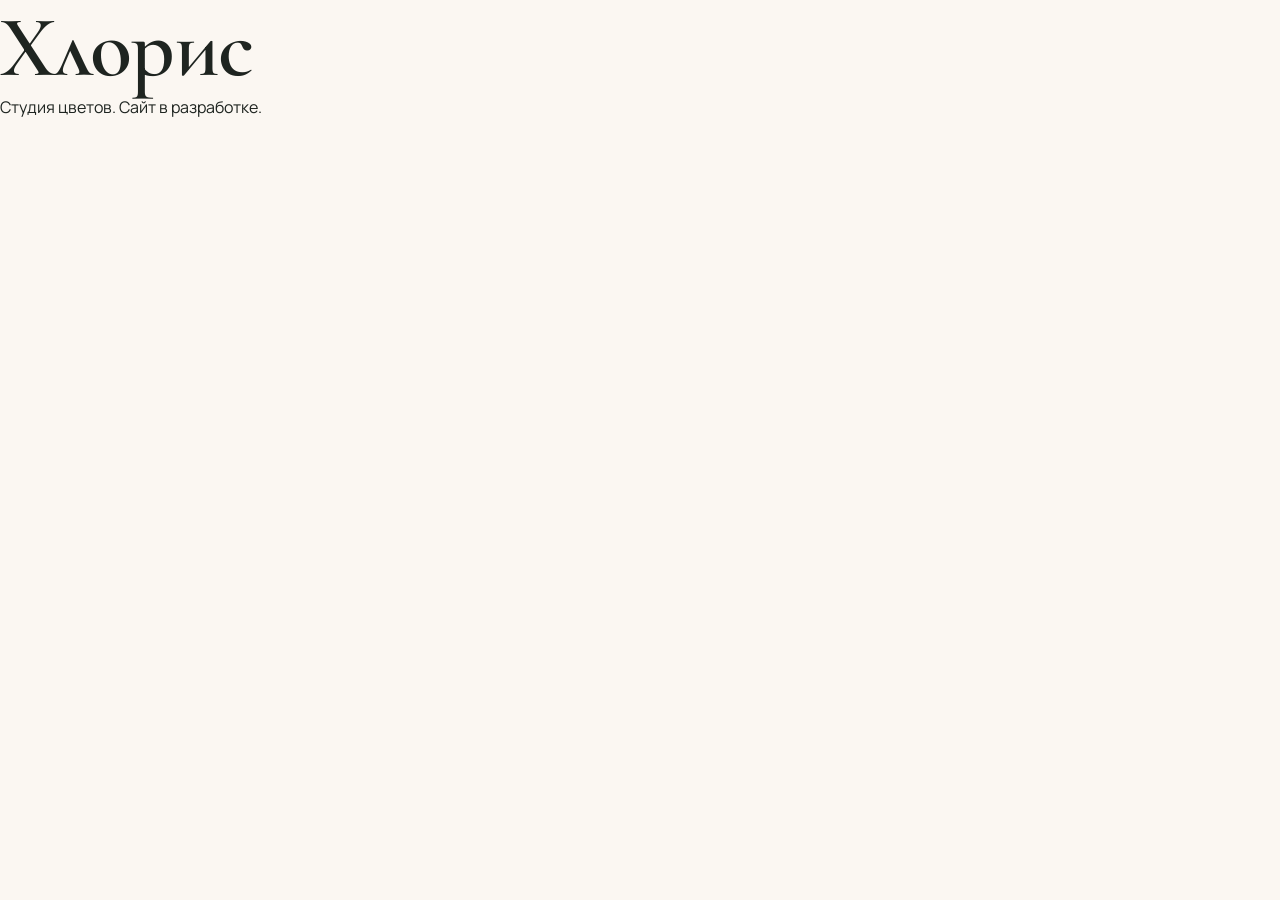
==== index.html @ 3dd73d15 "Этап 2: тексты лендинга; студия переименована в «Хлорис» docs/copy.md: мета, шапка, hero, преимущест" ====
<!doctype html>
<html lang="ru">
<head>
  <meta charset="utf-8">
  <meta name="viewport" content="width=device-width, initial-scale=1">
  <title>Хлорис — студия цветов</title>
  <link rel="preconnect" href="https://fonts.googleapis.com">
  <link rel="preconnect" href="https://fonts.gstatic.com" crossorigin>
  <link rel="stylesheet" href="https://fonts.googleapis.com/css2?family=Cormorant+Garamond:ital,wght@0,500;0,600;1,500&family=Manrope:wght@400;500;600;700&display=swap">
  <link rel="stylesheet" href="css/style.css">
</head>
<body>
  <main>
    <h1>Хлорис</h1>
    <p>Студия цветов. Сайт в разработке.</p>
  </main>
  <script src="js/main.js" defer></script>
</body>
</html>
---- css/style.css ----
/*
  Хлорис — дизайн-система. Подробности и примеры: styleguide.html
  Брейкпоинты (в @media переменные недоступны), mobile-first: 480 / 768 / 1024 / 1280 px.
*/

:root {
  /* Цвет. Пары «текст/фон» проверены на WCAG AA, значения контраста — в styleguide.html */
  --color-bg: #FBF7F2;
  --color-surface: #FFFFFF;
  --color-surface-2: #F1E9E0;
  --color-text: #1E2420;
  --color-muted: #5A635D;
  --color-primary: #2F4A3A;
  --color-primary-hover: #1F3328;
  --color-on-primary: #FBF7F2;
  --color-accent: #D98C94; /* только заливка: как текст или граница на светлом фоне — 2.4:1 */
  --color-accent-hover: #CF7882;
  --color-accent-soft: #F6E3E5;
  --color-accent-text: #9C4A55;
  --color-border: #E3D9CE; /* декор: разделители */
  --color-border-strong: #78827B; /* границы полей, 3:1 и выше */
  --color-error: #B3261E;
  --color-success: #2F6B3F;
  --color-focus: var(--color-primary);

  /* Типографика */
  --font-display: "Cormorant Garamond", Georgia, serif;
  --font-body: "Manrope", system-ui, sans-serif;
  --text-sm: 0.875rem;
  --text-base: 1rem;
  --text-lg: 1.125rem;
  --text-xl: clamp(1.25rem, 1.1rem + 0.6vw, 1.5rem);
  --text-2xl: clamp(1.75rem, 1.4rem + 1.4vw, 2.5rem);
  --text-3xl: clamp(2.25rem, 1.6rem + 2.8vw, 3.75rem);
  --text-hero: clamp(2.75rem, 1.8rem + 4.5vw, 5.5rem);
  --leading-tight: 1.1;
  --leading-body: 1.6;

  /* Отступы: шаг 4px */
  --space-1: 0.25rem;
  --space-2: 0.5rem;
  --space-3: 0.75rem;
  --space-4: 1rem;
  --space-5: 1.5rem;
  --space-6: 2rem;
  --space-7: 3rem;
  --space-8: 4rem;
  --section-y: clamp(4rem, 3rem + 5vw, 8rem);

  /* Сетка */
  --container: 1200px;
  --gutter: clamp(1rem, 0.5rem + 2vw, 2rem);

  /* Скругления и тени */
  --radius-sm: 8px;
  --radius-md: 16px;
  --radius-lg: 28px;
  --radius-pill: 999px;
  --shadow-sm: 0 1px 2px rgb(47 74 58 / 0.06), 0 4px 12px rgb(47 74 58 / 0.06);
  --shadow-md: 0 8px 24px rgb(47 74 58 / 0.12);
  --shadow-lg: 0 20px 48px rgb(47 74 58 / 0.16);

  /* Движение */
  --dur-fast: 150ms;
  --dur: 300ms;
  --dur-slow: 600ms;
  --ease: cubic-bezier(0.22, 1, 0.36, 1);
}

/* База */
*, *::before, *::after { box-sizing: border-box; }
html { -webkit-text-size-adjust: 100%; scroll-behavior: smooth; }
body {
  margin: 0;
  background: var(--color-bg);
  color: var(--color-text);
  font: 400 var(--text-base)/var(--leading-body) var(--font-body);
  -webkit-font-smoothing: antialiased;
}
h1, h2, h3, h4 {
  margin: 0;
  font-family: var(--font-display);
  font-weight: 600;
  line-height: var(--leading-tight);
  letter-spacing: -0.01em;
}
h1 { font-size: var(--text-hero); }
h2 { font-size: var(--text-3xl); }
h3 { font-size: var(--text-2xl); }
h4 { font-size: var(--text-xl); }
p { margin: 0; }
img, svg { display: block; max-width: 100%; }
:focus-visible { outline: 3px solid var(--color-focus); outline-offset: 3px; }

.sr-only {
  position: absolute; width: 1px; height: 1px; margin: -1px; padding: 0;
  overflow: hidden; clip: rect(0 0 0 0); white-space: nowrap; border: 0;
}
.skip-link {
  position: absolute; left: var(--space-4); top: -4rem; z-index: 100;
  padding: var(--space-3) var(--space-4); border-radius: var(--radius-sm);
  background: var(--color-primary); color: var(--color-on-primary);
}
.skip-link:focus { top: var(--space-4); }

/* Раскладка */
.container { width: min(100% - 2 * var(--gutter), var(--container)); margin-inline: auto; }
.section { padding-block: var(--section-y); }
.section--alt { background: var(--color-surface-2); }
.section--dark { background: var(--color-primary-hover); color: var(--color-bg); }
.section--dark :focus-visible { outline-color: var(--color-bg); }
.section__head { max-width: 40rem; margin-bottom: var(--space-7); }
.section__head > * + * { margin-top: var(--space-3); }
.eyebrow {
  font-size: var(--text-sm); font-weight: 600; letter-spacing: 0.12em;
  text-transform: uppercase; color: var(--color-accent-text);
}
.lead { font-size: var(--text-lg); color: var(--color-muted); }
.section--dark .eyebrow { color: var(--color-accent); }
.section--dark .lead { color: var(--color-surface-2); }

/* Кнопка: .btn--primary | .btn--accent | .btn--secondary, размер .btn--lg */
.btn {
  display: inline-flex; align-items: center; justify-content: center; gap: var(--space-2);
  min-height: 3rem; padding: 0 var(--space-5);
  border: 2px solid transparent; border-radius: var(--radius-pill);
  font: 600 var(--text-base)/1 var(--font-body); text-decoration: none; cursor: pointer;
  transition: background-color var(--dur) var(--ease), color var(--dur) var(--ease),
    transform var(--dur-fast) var(--ease);
}
.btn:active { transform: translateY(1px); }
.btn--primary { background: var(--color-primary); color: var(--color-on-primary); }
.btn--accent { background: var(--color-accent); color: var(--color-text); }
.btn--secondary { border-color: var(--color-primary); background: transparent; color: var(--color-primary); }
.btn--lg { min-height: 3.5rem; padding-inline: var(--space-6); font-size: var(--text-lg); }
.btn:disabled, .btn[aria-disabled="true"] { opacity: 0.5; cursor: not-allowed; pointer-events: none; }
@media (hover: hover) {
  .btn--primary:hover { background: var(--color-primary-hover); }
  .btn--accent:hover { background: var(--color-accent-hover); }
  .btn--secondary:hover { background: var(--color-primary); color: var(--color-on-primary); }
}

/* Карточка: .card__media, .card__body, модификатор .card--lift */
.card {
  display: flex; flex-direction: column; overflow: hidden;
  border-radius: var(--radius-md); background: var(--color-surface); box-shadow: var(--shadow-sm);
  transition: transform var(--dur) var(--ease), box-shadow var(--dur) var(--ease);
}
.card__media { width: 100%; aspect-ratio: 4 / 5; object-fit: cover; background: var(--color-accent-soft); }
.card__body { display: flex; flex: 1; flex-direction: column; gap: var(--space-2); padding: var(--space-4) var(--space-5) var(--space-5); }
.card__title { font-family: var(--font-display); font-size: var(--text-xl); font-weight: 600; line-height: var(--leading-tight); }
.card__price { font-weight: 700; }
@media (hover: hover) {
  .card--lift:hover { transform: translateY(-6px); box-shadow: var(--shadow-md); }
}

/* Бейдж: .badge | .badge--solid */
.badge {
  display: inline-flex; align-items: center; padding: var(--space-1) var(--space-3);
  border-radius: var(--radius-pill); background: var(--color-accent-soft); color: var(--color-primary);
  font-size: var(--text-sm); font-weight: 600;
}
.badge--solid { background: var(--color-primary); color: var(--color-on-primary); }

/* Поле формы: .field > .field__label + .field__input + .field__hint | .field__error */
.field { display: grid; align-content: start; gap: var(--space-2); }
.field__label { font-size: var(--text-sm); font-weight: 600; }
.field__input {
  width: 100%; min-height: 3rem; padding: var(--space-3) var(--space-4);
  border: 1.5px solid var(--color-border-strong); border-radius: var(--radius-sm);
  background: var(--color-surface); color: inherit; font: inherit;
}
textarea.field__input { min-height: 7rem; resize: vertical; }
.field__input:focus-visible { border-color: var(--color-primary); }
.field__input[aria-invalid="true"] { border-color: var(--color-error); }
.field__input:disabled { background: var(--color-surface-2); cursor: not-allowed; }
.field__hint { font-size: var(--text-sm); color: var(--color-muted); }
.field__error { font-size: var(--text-sm); font-weight: 600; color: var(--color-error); }

@media (prefers-reduced-motion: reduce) {
  *, *::before, *::after {
    animation-duration: 0.01ms !important; transition-duration: 0.01ms !important; scroll-behavior: auto !important;
  }
}
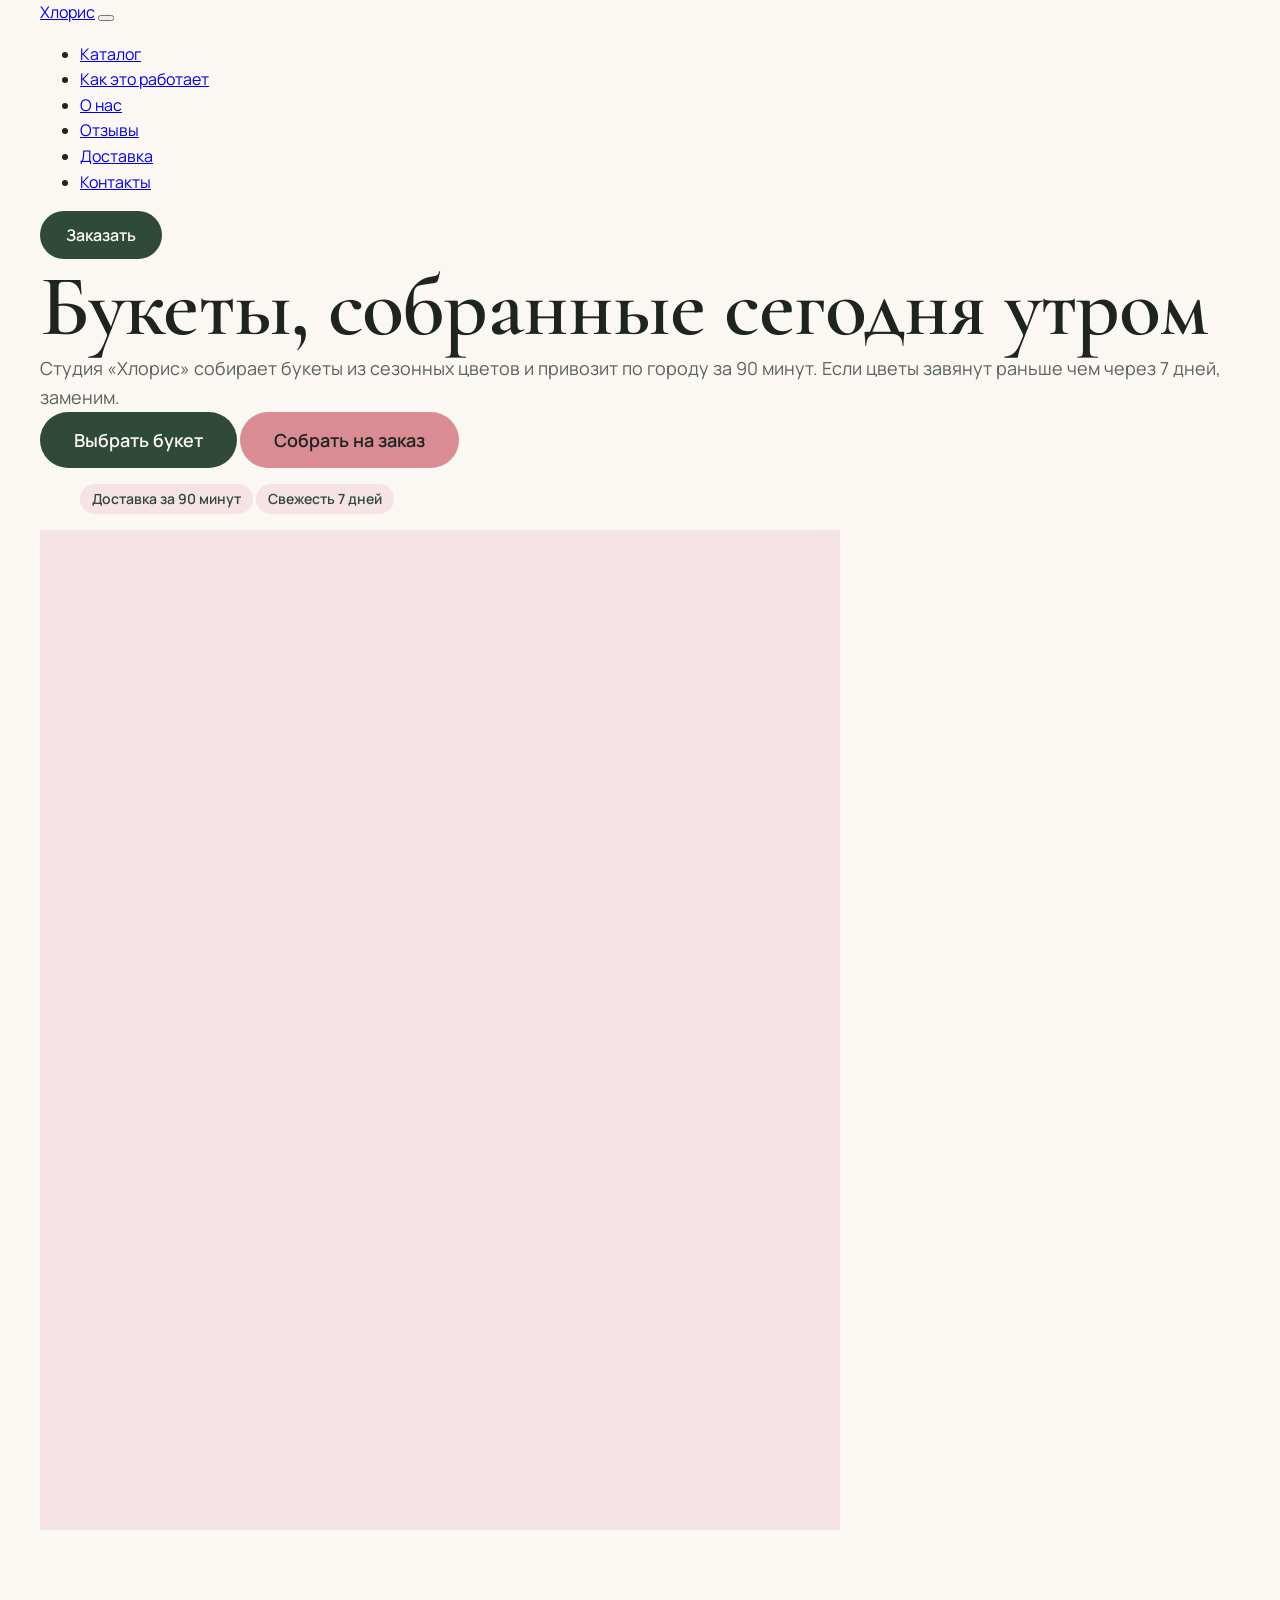
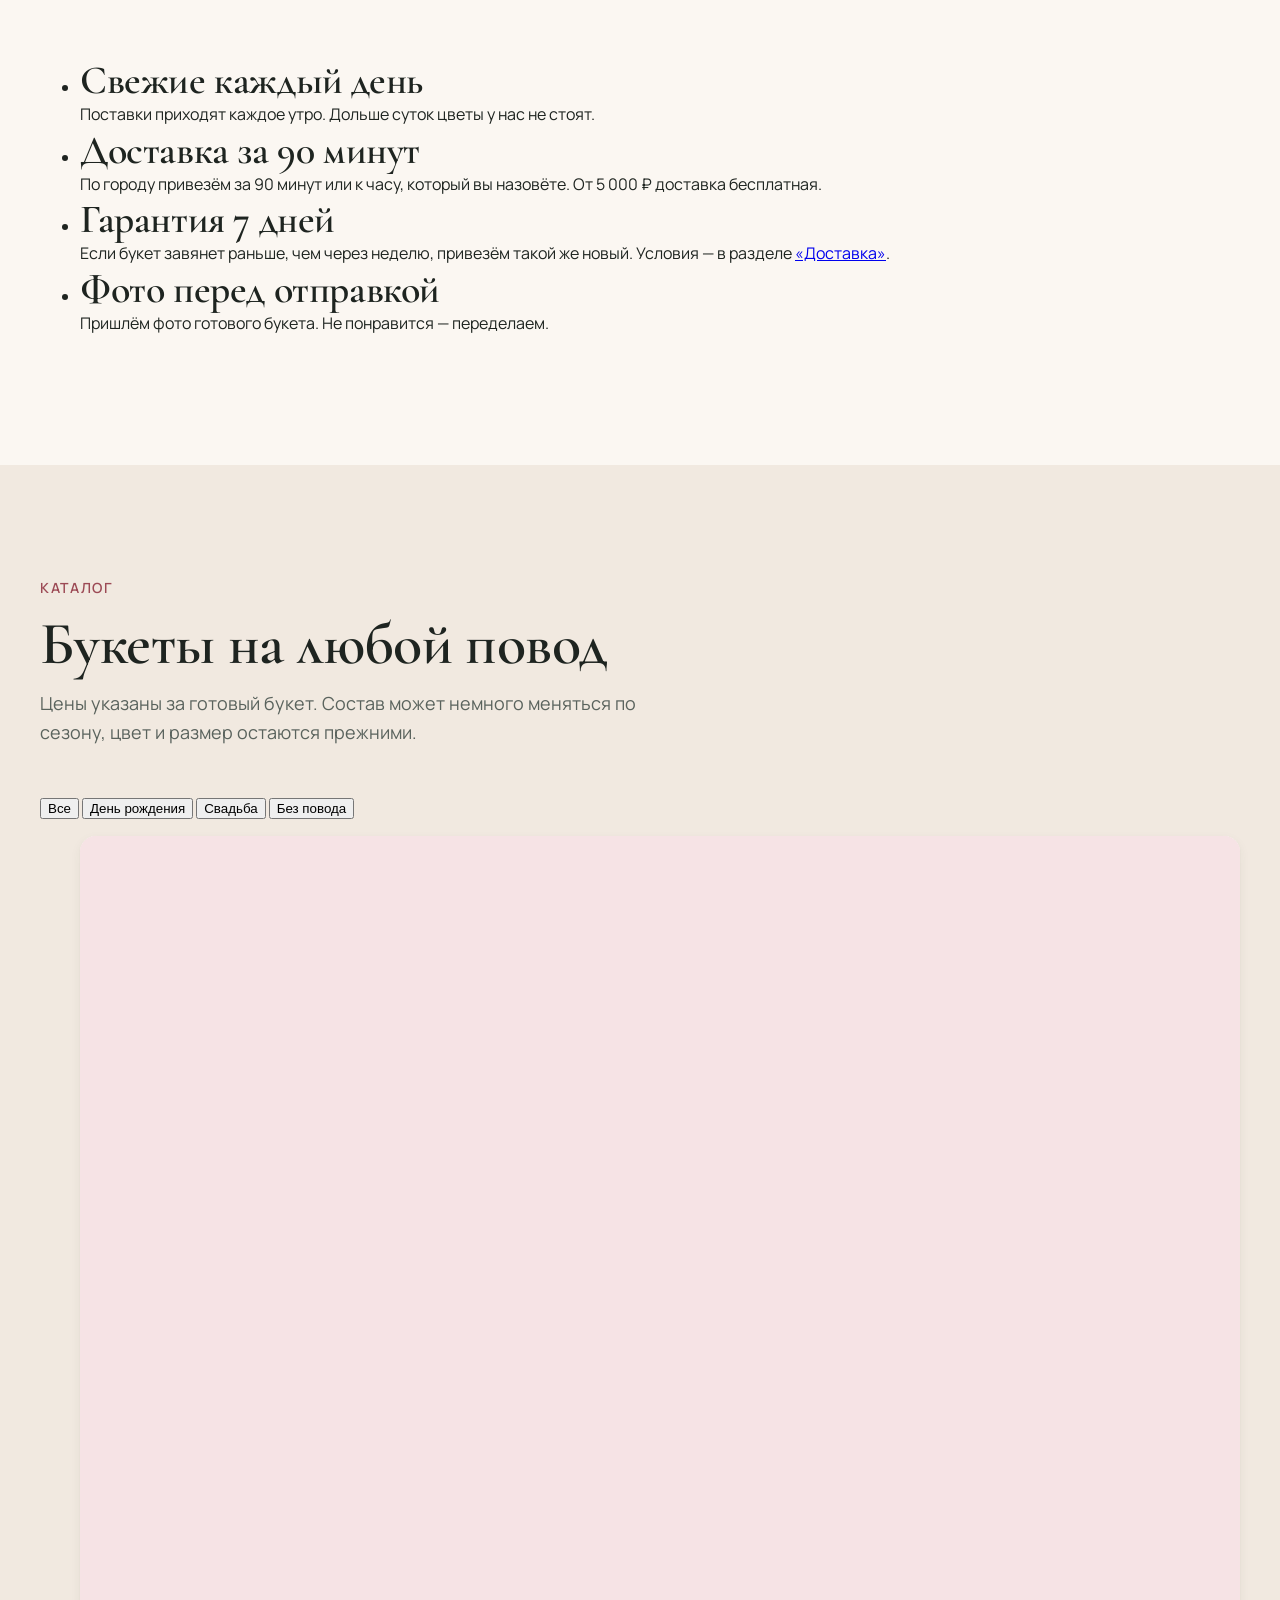
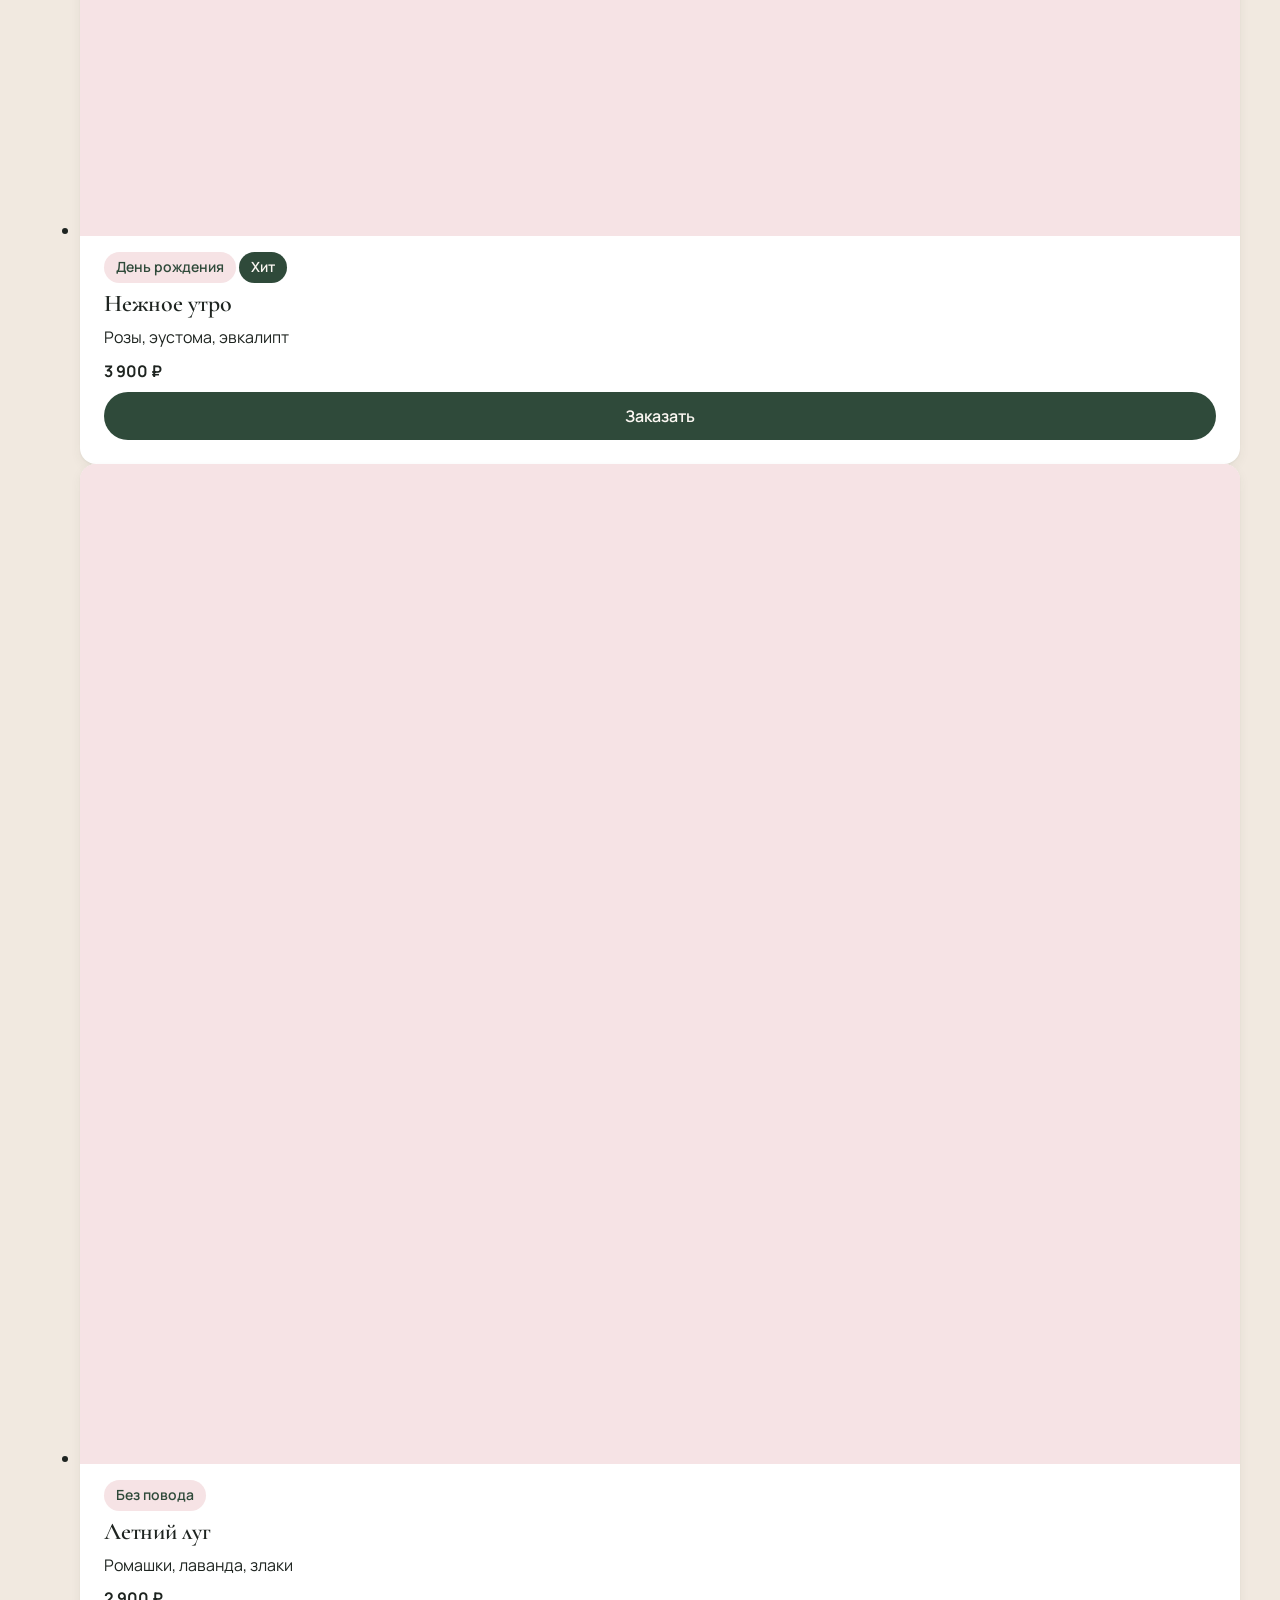
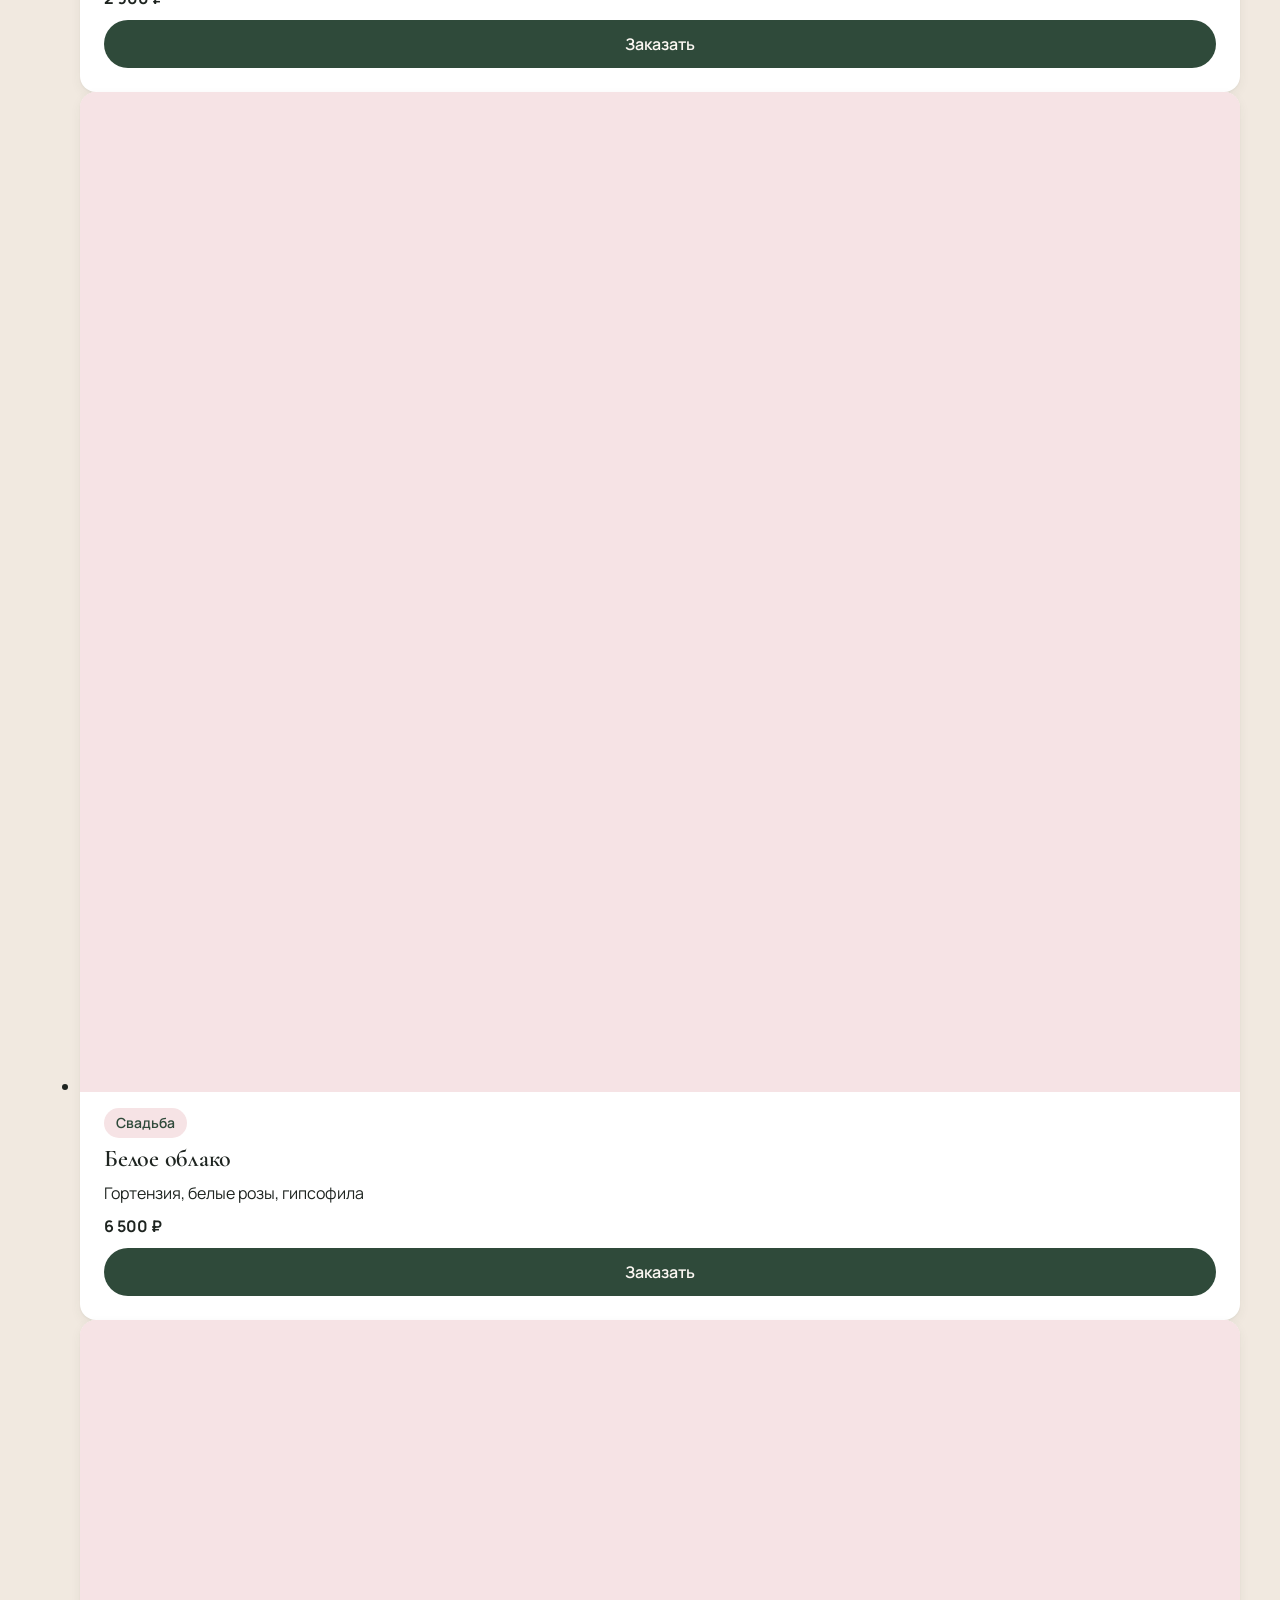
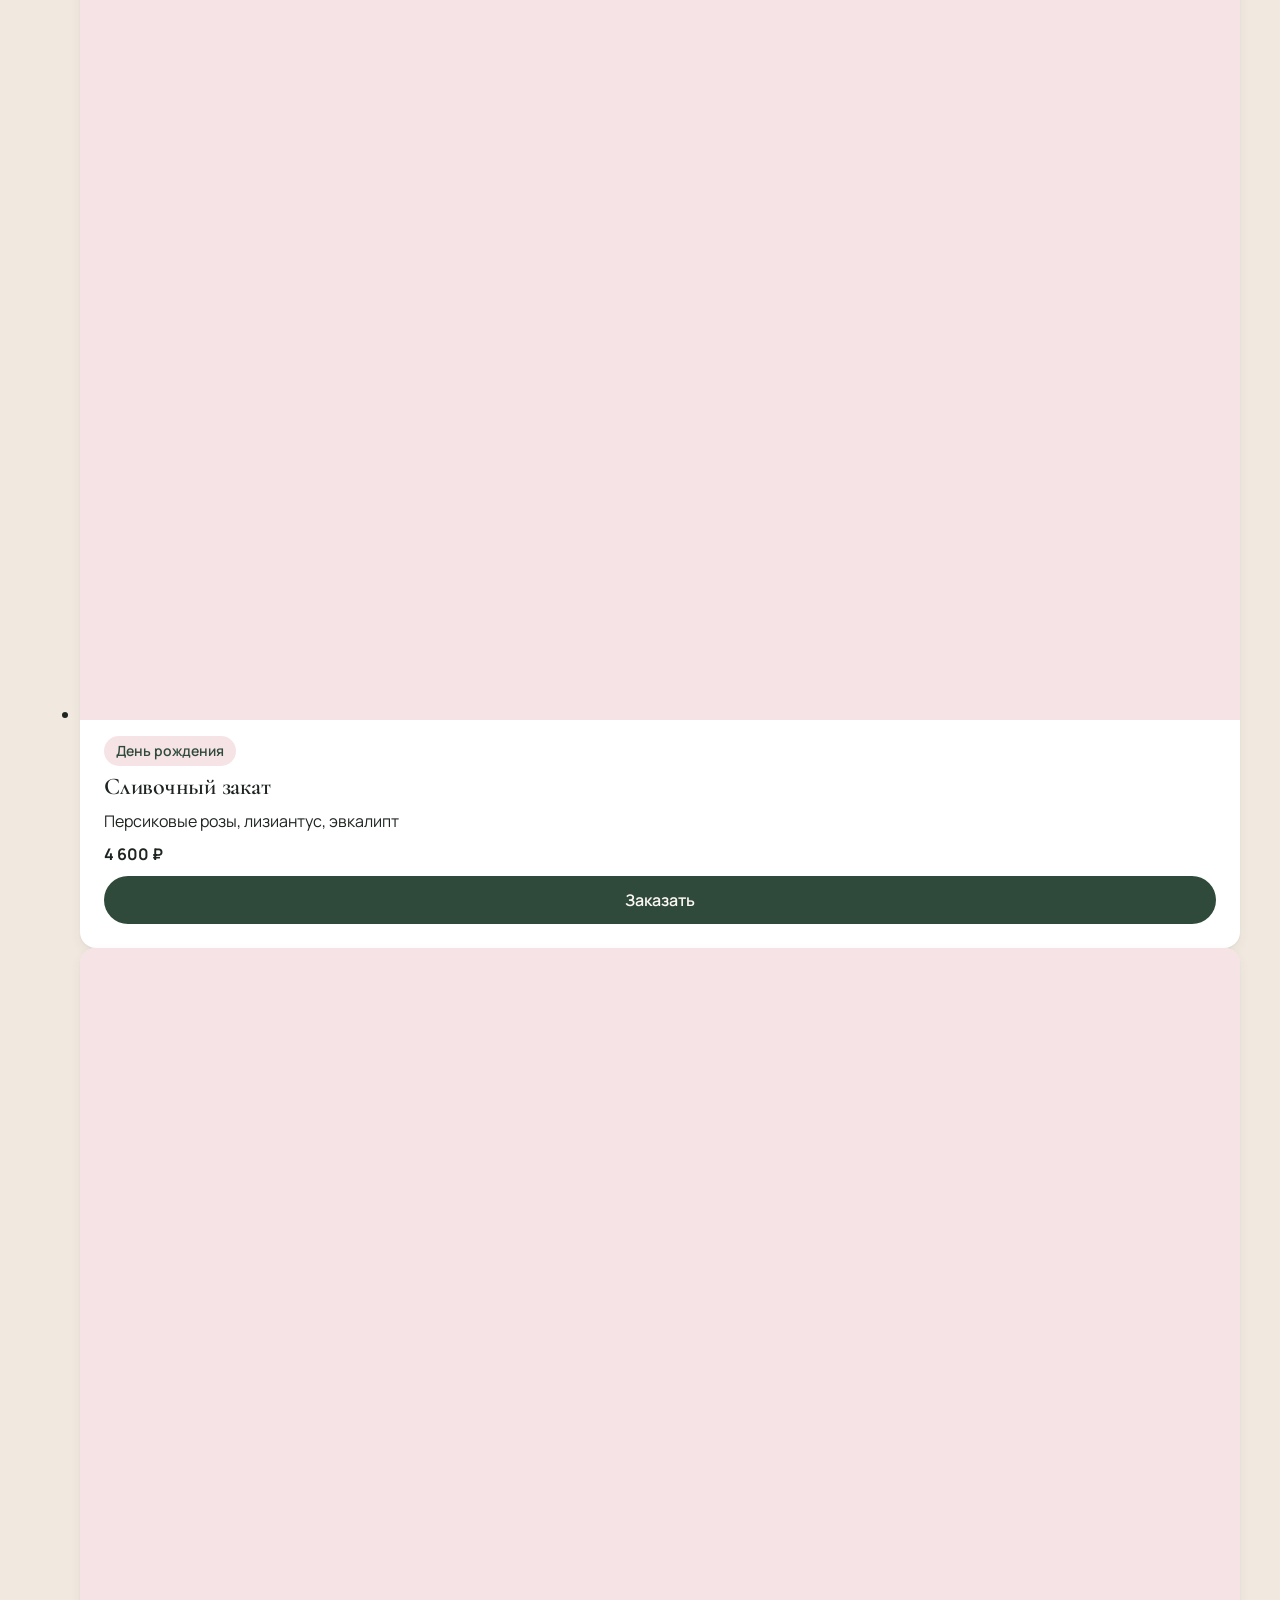
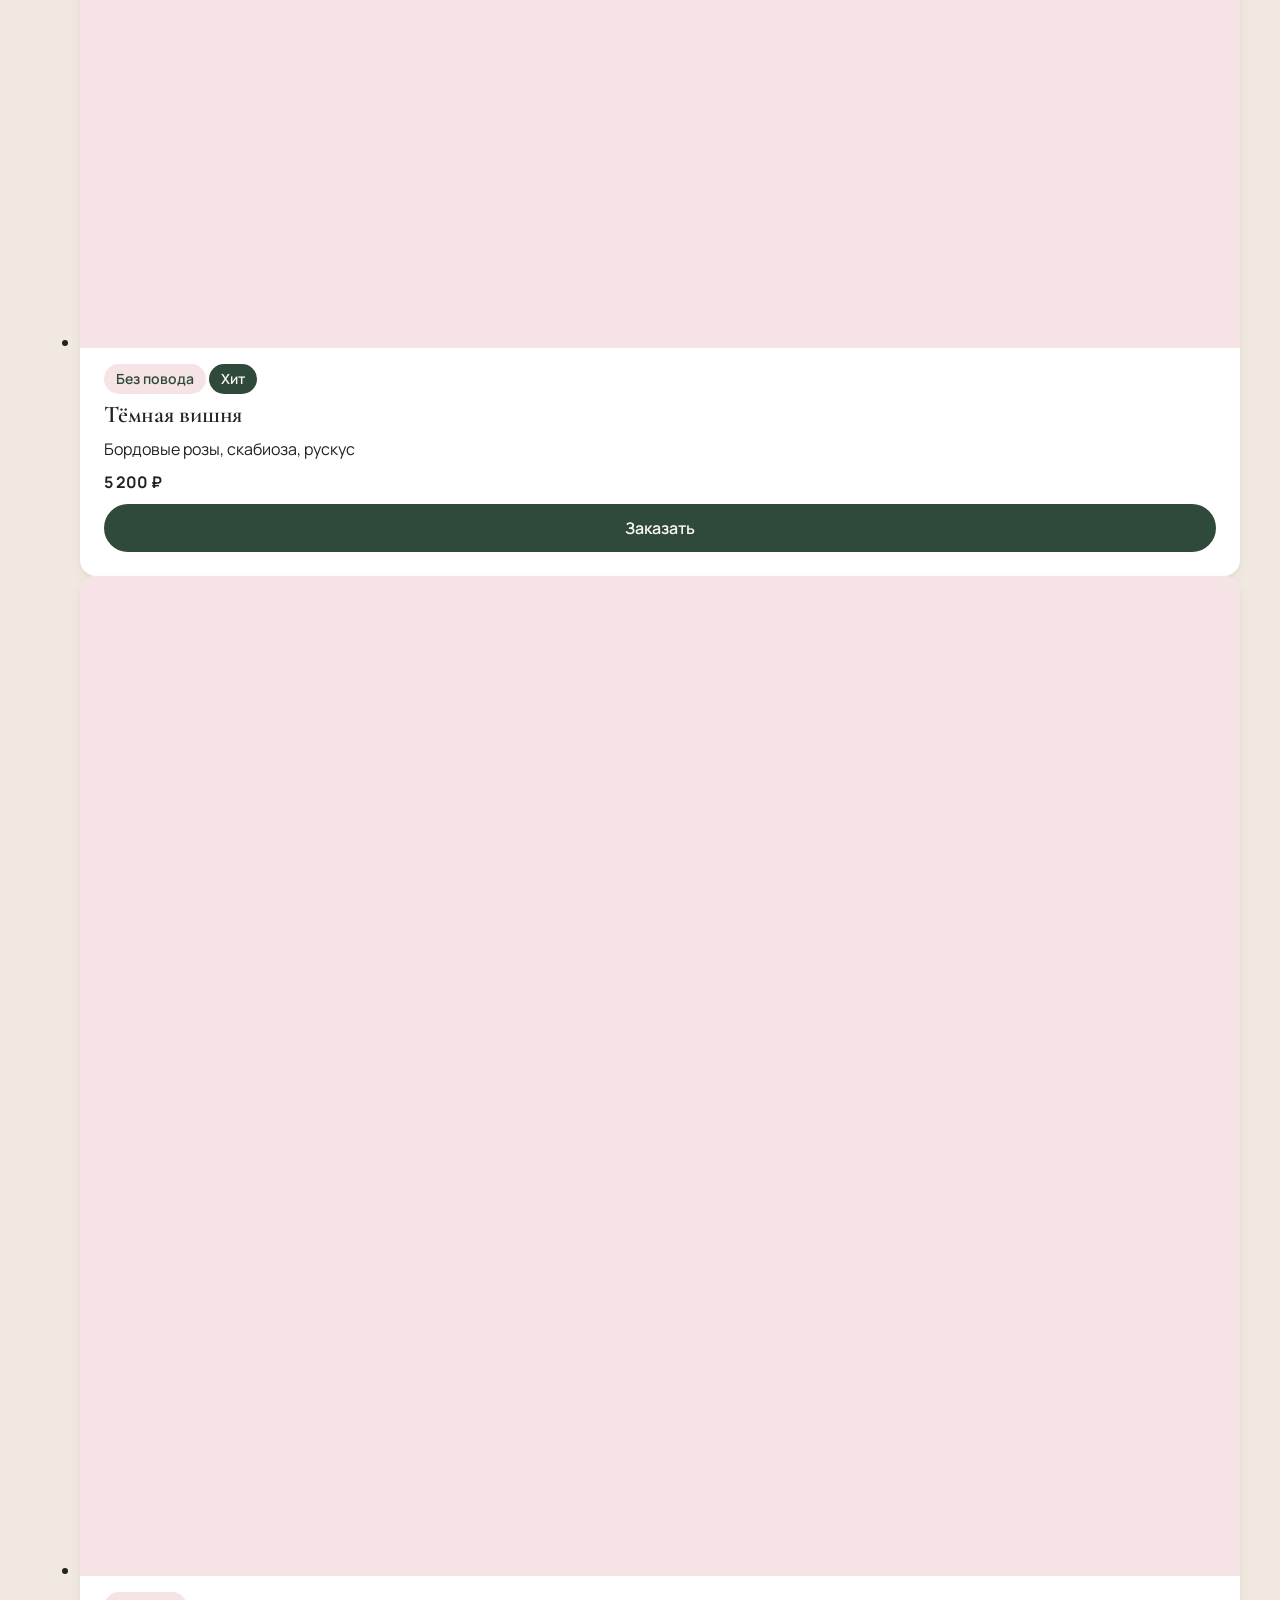
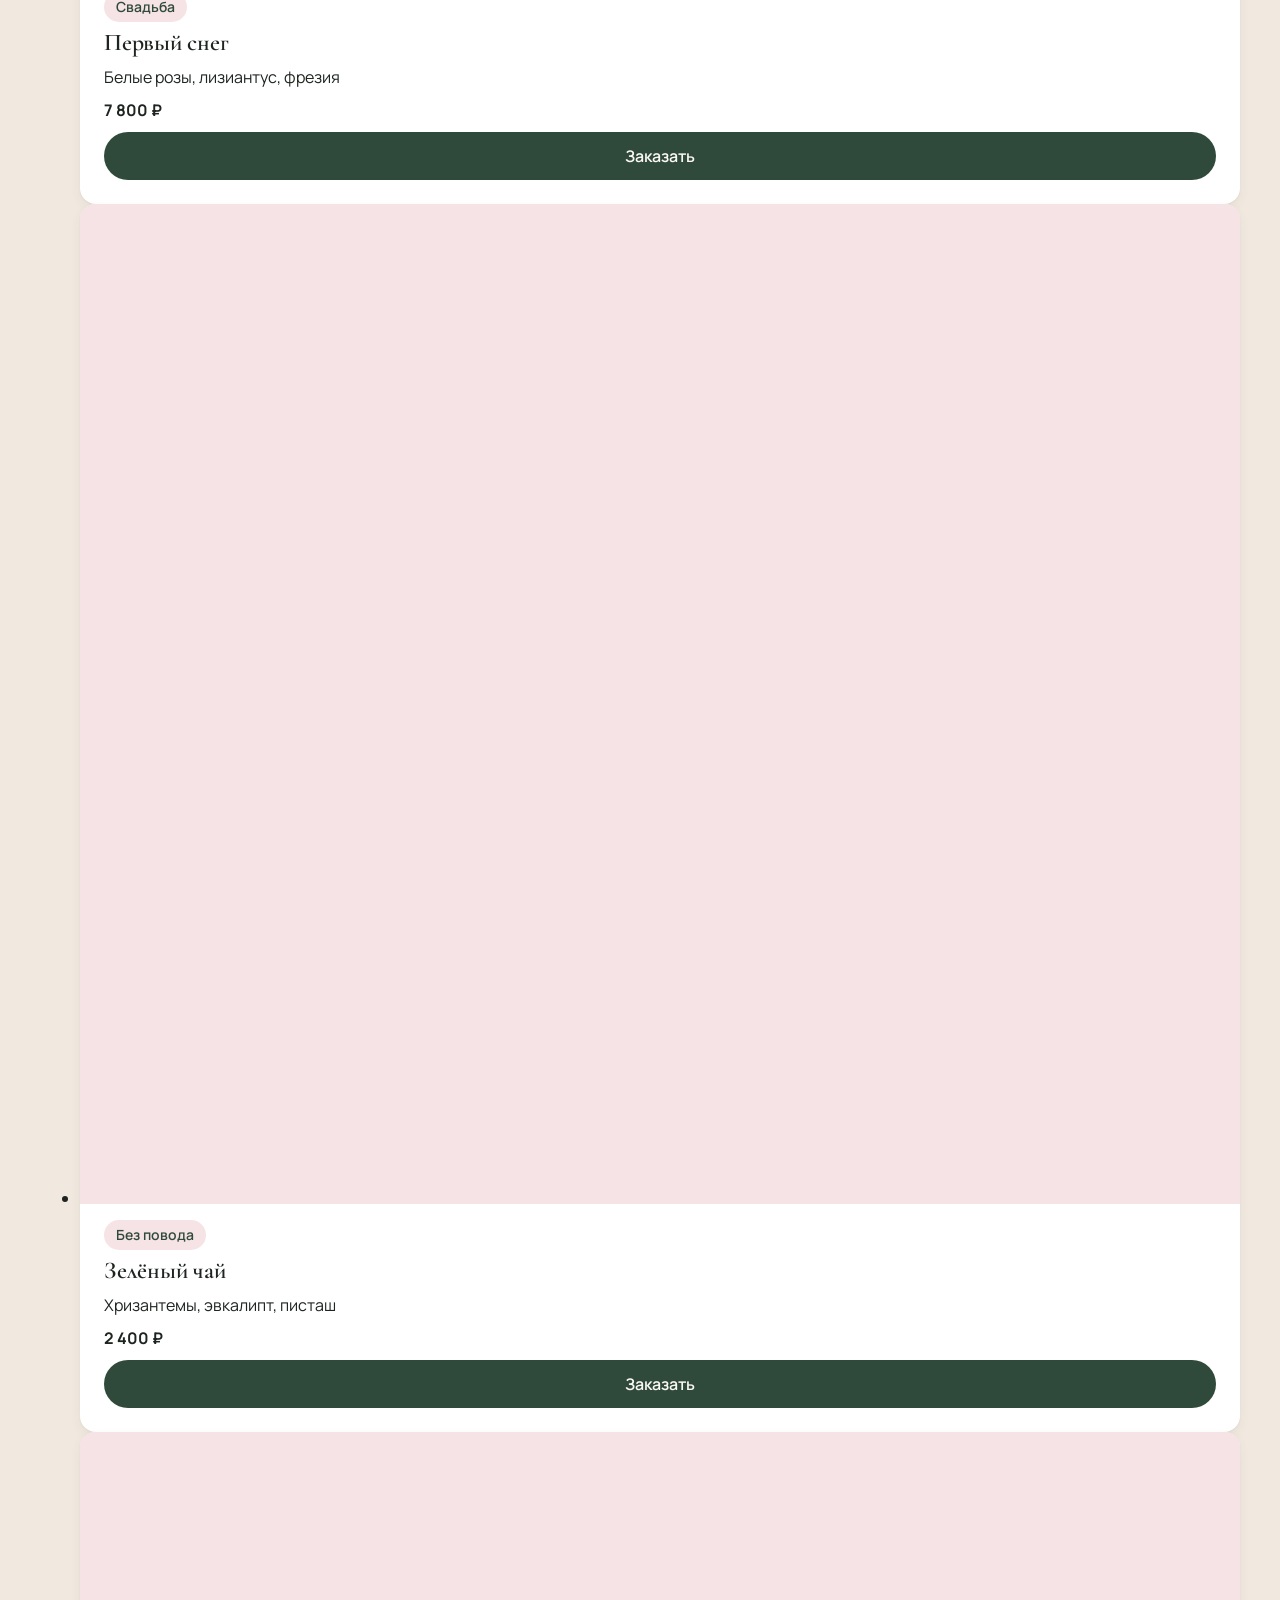
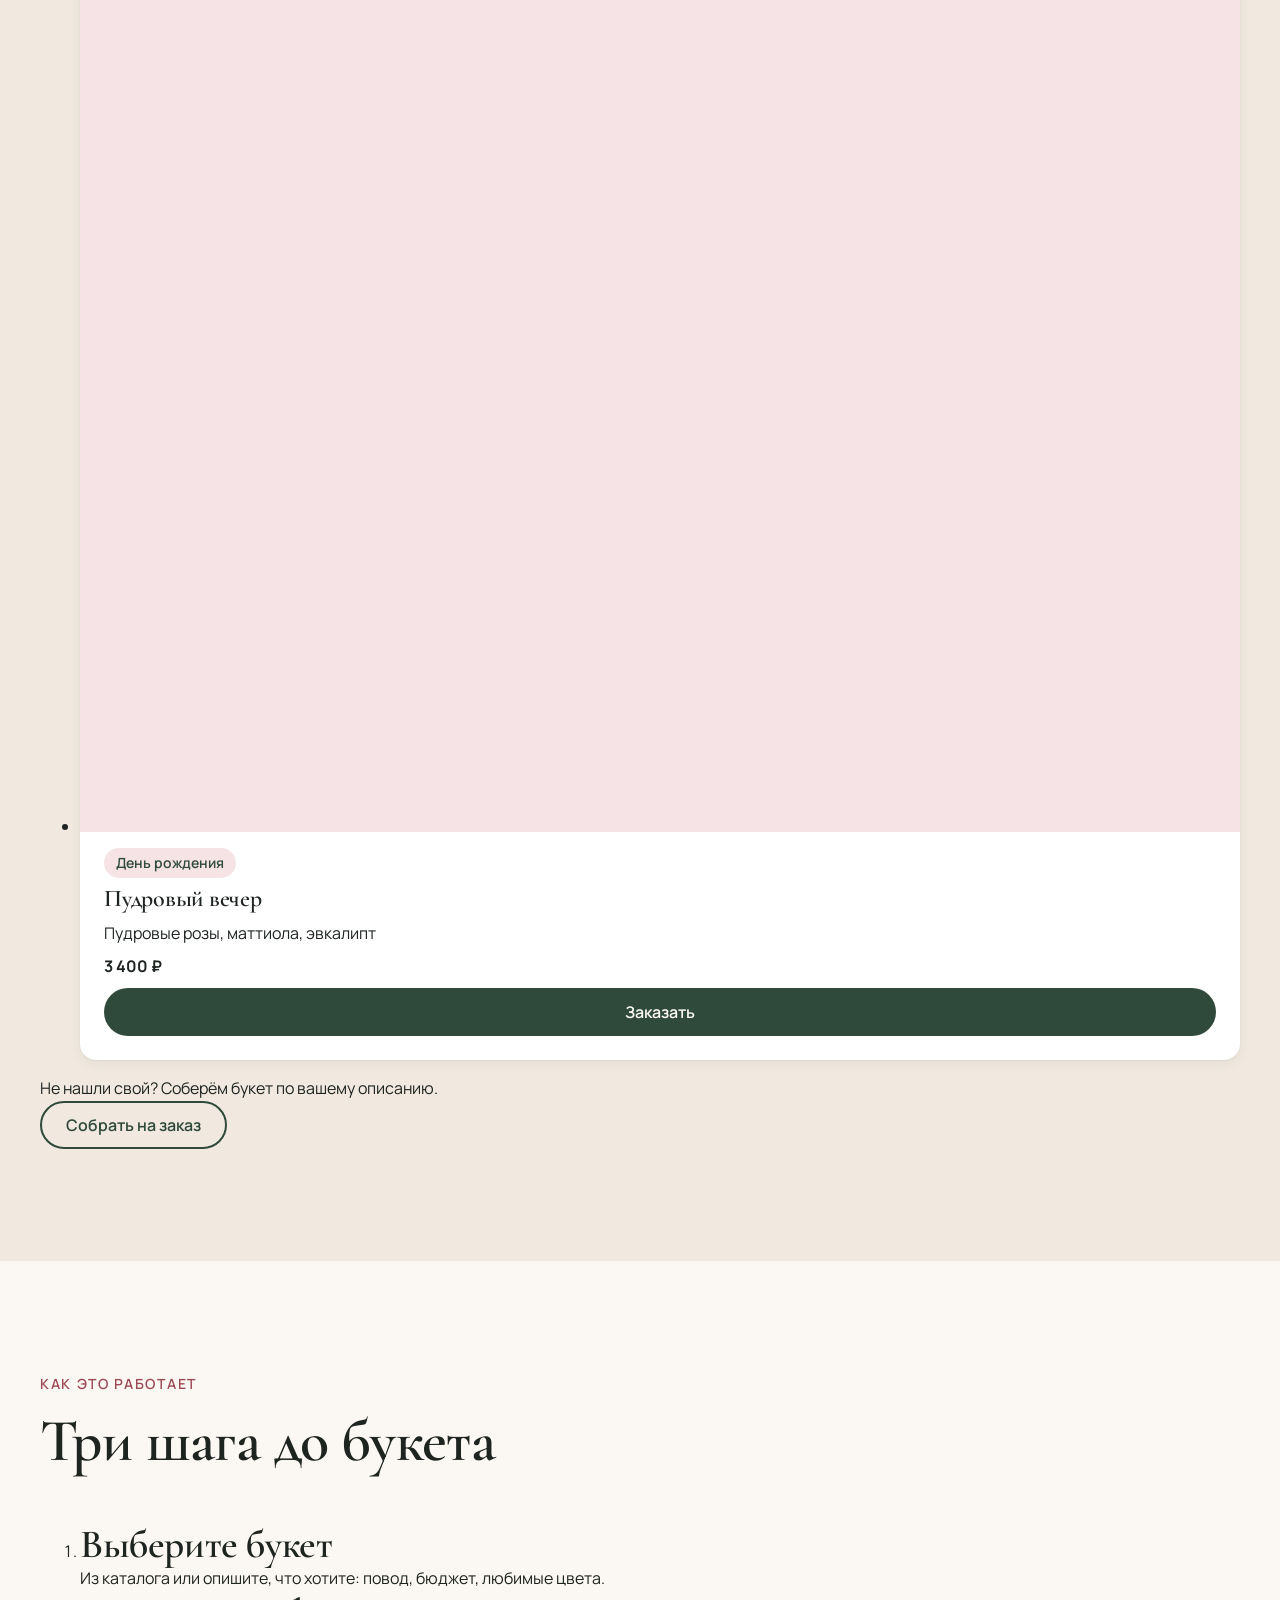
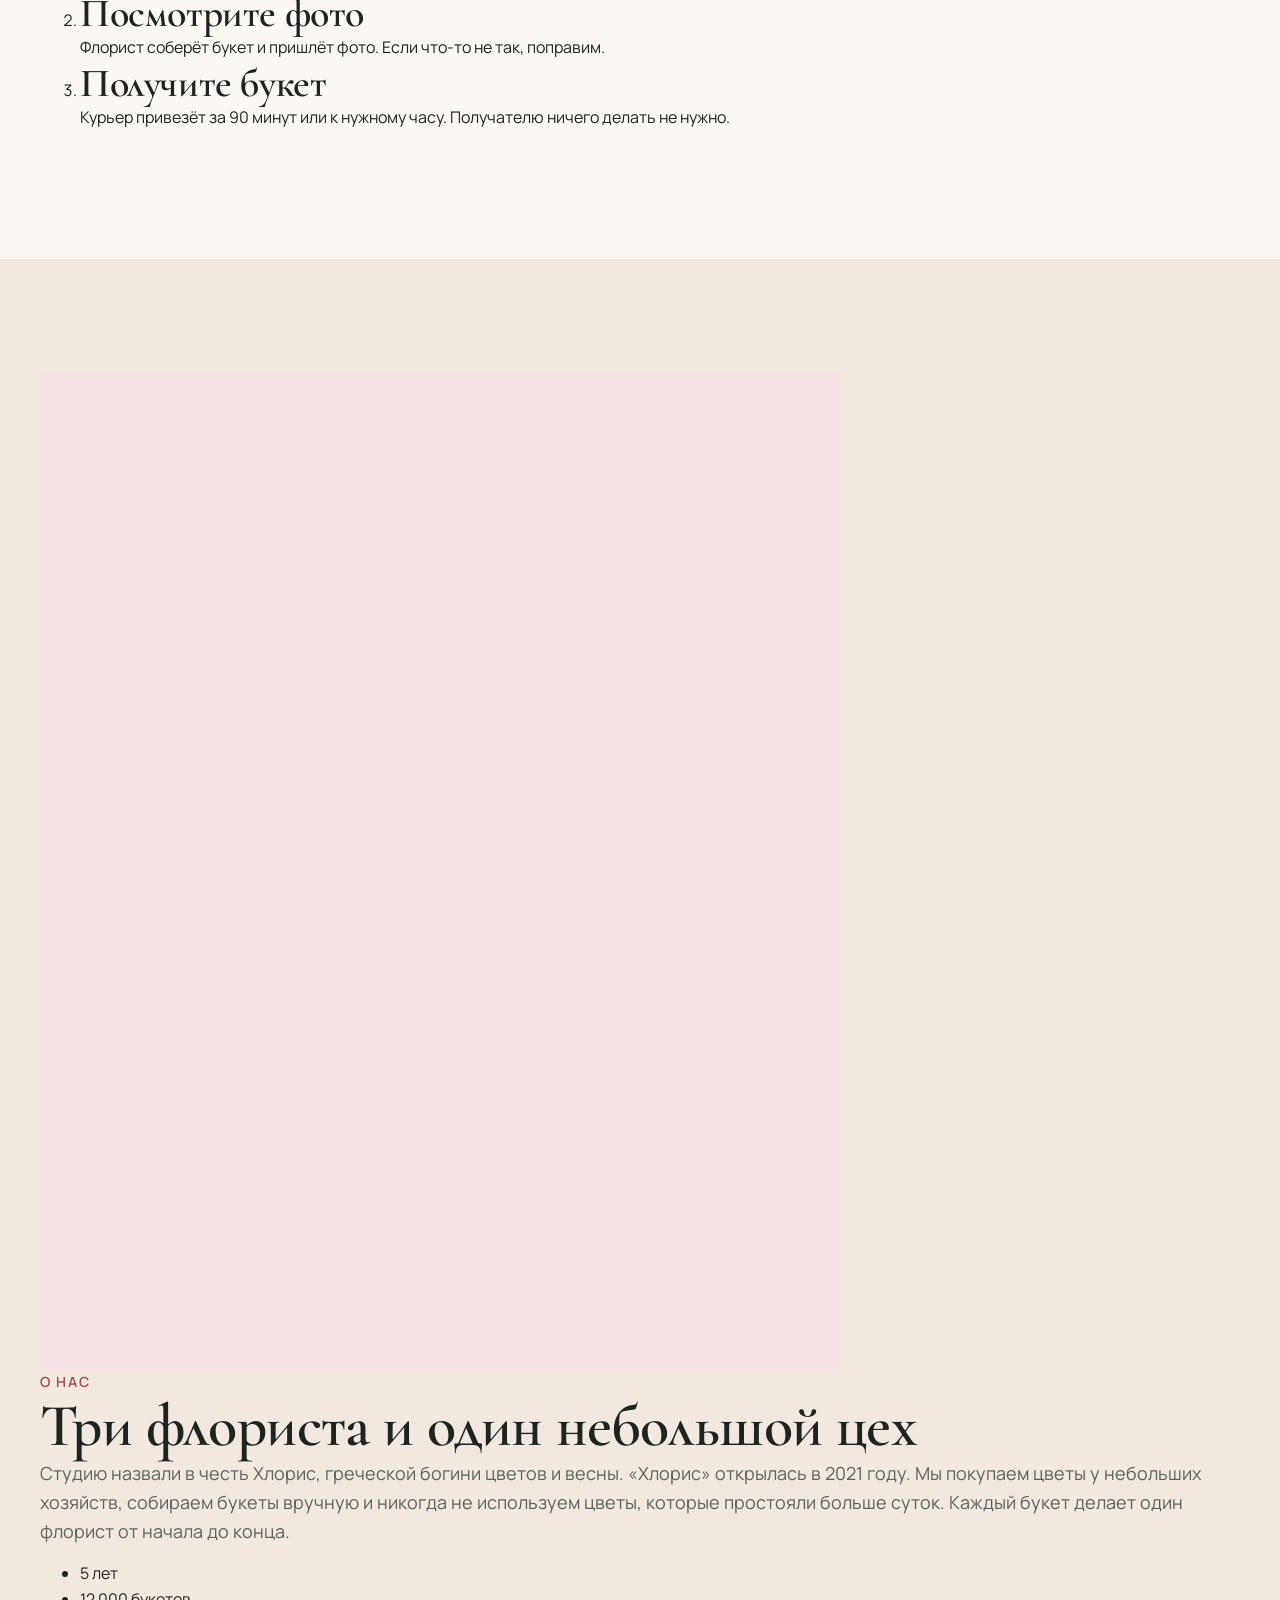
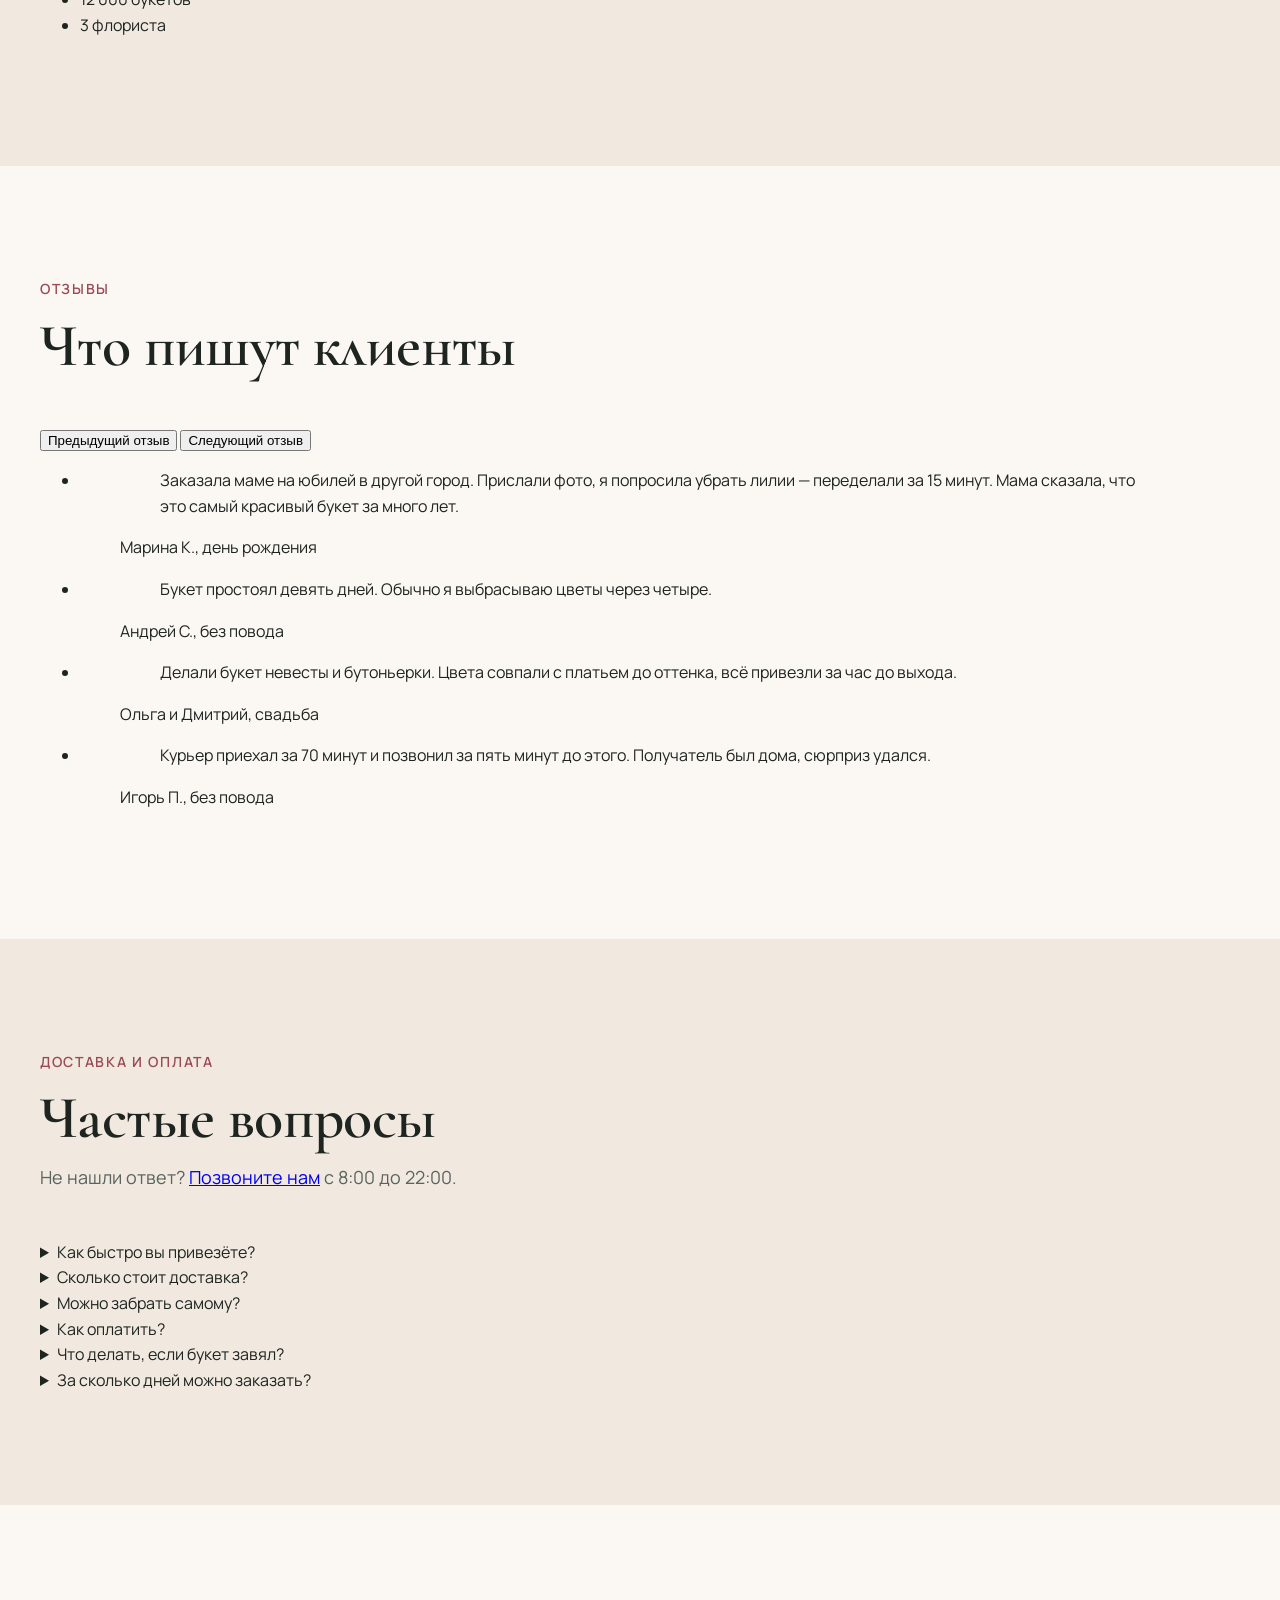
==== commit 91940e56: "Этап 3: семантическая разметка лендинга Все секции из docs/copy.md в index.html: шапка, hero, преиму" ====
--- a/index.html
+++ b/index.html
@@ -3,17 +3,422 @@
 <head>
   <meta charset="utf-8">
   <meta name="viewport" content="width=device-width, initial-scale=1">
-  <title>Хлорис — студия цветов</title>
+  <title>Хлорис — свежие букеты с доставкой за 90 минут</title>
+  <meta name="description" content="Студия цветов «Хлорис»: букеты из сезонных цветов, доставка по городу за 90 минут, гарантия свежести 7 дней. Выберите букет или соберём на заказ.">
+  <meta name="theme-color" content="#FBF7F2">
+  <meta property="og:type" content="website">
+  <meta property="og:locale" content="ru_RU">
+  <meta property="og:title" content="Хлорис — свежие букеты с доставкой за 90 минут">
+  <meta property="og:description" content="Букеты из сезонных цветов, доставка за 90 минут, гарантия свежести 7 дней.">
+  <link rel="icon" href="data:image/svg+xml,%3Csvg xmlns='http://www.w3.org/2000/svg' viewBox='0 0 100 100'%3E%3Ctext y='.9em' font-size='90'%3E%F0%9F%8C%B8%3C/text%3E%3C/svg%3E">
+  <script>document.documentElement.classList.add('js')</script>
   <link rel="preconnect" href="https://fonts.googleapis.com">
   <link rel="preconnect" href="https://fonts.gstatic.com" crossorigin>
   <link rel="stylesheet" href="https://fonts.googleapis.com/css2?family=Cormorant+Garamond:ital,wght@0,500;0,600;1,500&family=Manrope:wght@400;500;600;700&display=swap">
   <link rel="stylesheet" href="css/style.css">
+  <script type="application/ld+json">
+  {
+    "@context": "https://schema.org",
+    "@type": "FlowerShop",
+    "name": "Хлорис",
+    "description": "Студия цветов: букеты из сезонных цветов, доставка по городу за 90 минут.",
+    "address": {
+      "@type": "PostalAddress",
+      "streetAddress": "ул. Цветочная, 12",
+      "addressLocality": "Москва",
+      "addressCountry": "RU"
+    },
+    "telephone": "+7-000-000-00-00",
+    "email": "hello@example.com",
+    "openingHours": "Mo-Su 08:00-22:00",
+    "priceRange": "2400–7800 ₽"
+  }
+  </script>
 </head>
 <body>
-  <main>
-    <h1>Хлорис</h1>
-    <p>Студия цветов. Сайт в разработке.</p>
+  <a class="skip-link" href="#main">К содержимому</a>
+
+  <header class="site-header">
+    <div class="container site-header__inner">
+      <a class="logo" href="#top">Хлорис</a>
+      <button class="nav-toggle js-only" type="button" aria-expanded="false" aria-controls="menu">
+        <span class="sr-only">Открыть меню</span>
+        <span class="nav-toggle__icon" aria-hidden="true"></span>
+      </button>
+      <nav class="nav" id="menu" aria-label="Основное меню">
+        <ul class="nav__list">
+          <li><a href="#catalog">Каталог</a></li>
+          <li><a href="#how">Как это работает</a></li>
+          <li><a href="#about">О нас</a></li>
+          <li><a href="#reviews">Отзывы</a></li>
+          <li><a href="#delivery">Доставка</a></li>
+          <li><a href="#contacts">Контакты</a></li>
+        </ul>
+        <a class="btn btn--primary nav__cta" href="#order">Заказать</a>
+      </nav>
+    </div>
+  </header>
+
+  <main id="main">
+    <section class="hero" id="top" aria-labelledby="hero-title">
+      <div class="container hero__inner">
+        <div class="hero__content">
+          <h1 class="hero__title" id="hero-title">Букеты, собранные сегодня утром</h1>
+          <p class="lead hero__lead">Студия «Хлорис» собирает букеты из сезонных цветов и привозит по городу за 90 минут. Если цветы завянут раньше чем через 7 дней, заменим.</p>
+          <div class="hero__actions">
+            <a class="btn btn--primary btn--lg" href="#catalog">Выбрать букет</a>
+            <a class="btn btn--accent btn--lg" href="#order">Собрать на заказ</a>
+          </div>
+          <ul class="hero__badges">
+            <li class="badge">Доставка за 90 минут</li>
+            <li class="badge">Свежесть 7 дней</li>
+          </ul>
+        </div>
+        <img class="hero__image" src="img/placeholder.svg" width="800" height="1000" fetchpriority="high" alt="Букет из пудровых роз и эвкалипта в крафтовой бумаге">
+      </div>
+    </section>
+
+    <section class="section" id="benefits" aria-labelledby="benefits-title">
+      <div class="container">
+        <h2 class="sr-only" id="benefits-title">Преимущества</h2>
+        <ul class="benefits">
+          <li class="benefit">
+            <h3 class="benefit__title">Свежие каждый день</h3>
+            <p>Поставки приходят каждое утро. Дольше суток цветы у нас не стоят.</p>
+          </li>
+          <li class="benefit">
+            <h3 class="benefit__title">Доставка за 90 минут</h3>
+            <p>По городу привезём за 90 минут или к часу, который вы назовёте. От 5&nbsp;000&nbsp;₽ доставка бесплатная.</p>
+          </li>
+          <li class="benefit">
+            <h3 class="benefit__title">Гарантия 7 дней</h3>
+            <p>Если букет завянет раньше, чем через неделю, привезём такой же новый. Условия — в разделе <a href="#delivery">«Доставка»</a>.</p>
+          </li>
+          <li class="benefit">
+            <h3 class="benefit__title">Фото перед отправкой</h3>
+            <p>Пришлём фото готового букета. Не понравится — переделаем.</p>
+          </li>
+        </ul>
+      </div>
+    </section>
+
+    <section class="section section--alt" id="catalog" aria-labelledby="catalog-title">
+      <div class="container">
+        <div class="section__head">
+          <p class="eyebrow">Каталог</p>
+          <h2 id="catalog-title">Букеты на любой повод</h2>
+          <p class="lead">Цены указаны за готовый букет. Состав может немного меняться по сезону, цвет и размер остаются прежними.</p>
+        </div>
+
+        <div class="filter js-only" role="group" aria-label="Повод">
+          <button class="filter__btn" type="button" data-filter="all" aria-pressed="true">Все</button>
+          <button class="filter__btn" type="button" data-filter="birthday" aria-pressed="false">День рождения</button>
+          <button class="filter__btn" type="button" data-filter="wedding" aria-pressed="false">Свадьба</button>
+          <button class="filter__btn" type="button" data-filter="anytime" aria-pressed="false">Без повода</button>
+        </div>
+
+        <ul class="catalog">
+          <li class="catalog__item" data-occasion="birthday">
+            <article class="card card--lift">
+              <img class="card__media" src="img/placeholder.svg" width="800" height="1000" loading="lazy" alt="Букет «Нежное утро»: кремовые розы и эустома с эвкалиптом">
+              <div class="card__body">
+                <p class="card__badges"><span class="badge">День рождения</span> <span class="badge badge--solid">Хит</span></p>
+                <h3 class="card__title">Нежное утро</h3>
+                <p class="card__text">Розы, эустома, эвкалипт</p>
+                <p class="card__price">3&nbsp;900&nbsp;₽</p>
+                <a class="btn btn--primary" href="#order" data-bouquet="Нежное утро" aria-label="Заказать букет «Нежное утро»">Заказать</a>
+              </div>
+            </article>
+          </li>
+          <li class="catalog__item" data-occasion="anytime">
+            <article class="card card--lift">
+              <img class="card__media" src="img/placeholder.svg" width="800" height="1000" loading="lazy" alt="Букет «Летний луг»: ромашки и лаванда со злаками">
+              <div class="card__body">
+                <p class="card__badges"><span class="badge">Без повода</span></p>
+                <h3 class="card__title">Летний луг</h3>
+                <p class="card__text">Ромашки, лаванда, злаки</p>
+                <p class="card__price">2&nbsp;900&nbsp;₽</p>
+                <a class="btn btn--primary" href="#order" data-bouquet="Летний луг" aria-label="Заказать букет «Летний луг»">Заказать</a>
+              </div>
+            </article>
+          </li>
+          <li class="catalog__item" data-occasion="wedding">
+            <article class="card card--lift">
+              <img class="card__media" src="img/placeholder.svg" width="800" height="1000" loading="lazy" alt="Букет «Белое облако»: белая гортензия, розы и гипсофила">
+              <div class="card__body">
+                <p class="card__badges"><span class="badge">Свадьба</span></p>
+                <h3 class="card__title">Белое облако</h3>
+                <p class="card__text">Гортензия, белые розы, гипсофила</p>
+                <p class="card__price">6&nbsp;500&nbsp;₽</p>
+                <a class="btn btn--primary" href="#order" data-bouquet="Белое облако" aria-label="Заказать букет «Белое облако»">Заказать</a>
+              </div>
+            </article>
+          </li>
+          <li class="catalog__item" data-occasion="birthday">
+            <article class="card card--lift">
+              <img class="card__media" src="img/placeholder.svg" width="800" height="1000" loading="lazy" alt="Букет «Сливочный закат»: персиковые розы и лизиантус">
+              <div class="card__body">
+                <p class="card__badges"><span class="badge">День рождения</span></p>
+                <h3 class="card__title">Сливочный закат</h3>
+                <p class="card__text">Персиковые розы, лизиантус, эвкалипт</p>
+                <p class="card__price">4&nbsp;600&nbsp;₽</p>
+                <a class="btn btn--primary" href="#order" data-bouquet="Сливочный закат" aria-label="Заказать букет «Сливочный закат»">Заказать</a>
+              </div>
+            </article>
+          </li>
+          <li class="catalog__item" data-occasion="anytime">
+            <article class="card card--lift">
+              <img class="card__media" src="img/placeholder.svg" width="800" height="1000" loading="lazy" alt="Букет «Тёмная вишня»: бордовые розы и скабиоза">
+              <div class="card__body">
+                <p class="card__badges"><span class="badge">Без повода</span> <span class="badge badge--solid">Хит</span></p>
+                <h3 class="card__title">Тёмная вишня</h3>
+                <p class="card__text">Бордовые розы, скабиоза, рускус</p>
+                <p class="card__price">5&nbsp;200&nbsp;₽</p>
+                <a class="btn btn--primary" href="#order" data-bouquet="Тёмная вишня" aria-label="Заказать букет «Тёмная вишня»">Заказать</a>
+              </div>
+            </article>
+          </li>
+          <li class="catalog__item" data-occasion="wedding">
+            <article class="card card--lift">
+              <img class="card__media" src="img/placeholder.svg" width="800" height="1000" loading="lazy" alt="Букет «Первый снег»: белые розы, лизиантус и фрезия">
+              <div class="card__body">
+                <p class="card__badges"><span class="badge">Свадьба</span></p>
+                <h3 class="card__title">Первый снег</h3>
+                <p class="card__text">Белые розы, лизиантус, фрезия</p>
+                <p class="card__price">7&nbsp;800&nbsp;₽</p>
+                <a class="btn btn--primary" href="#order" data-bouquet="Первый снег" aria-label="Заказать букет «Первый снег»">Заказать</a>
+              </div>
+            </article>
+          </li>
+          <li class="catalog__item" data-occasion="anytime">
+            <article class="card card--lift">
+              <img class="card__media" src="img/placeholder.svg" width="800" height="1000" loading="lazy" alt="Букет «Зелёный чай»: зелёные хризантемы с эвкалиптом">
+              <div class="card__body">
+                <p class="card__badges"><span class="badge">Без повода</span></p>
+                <h3 class="card__title">Зелёный чай</h3>
+                <p class="card__text">Хризантемы, эвкалипт, писташ</p>
+                <p class="card__price">2&nbsp;400&nbsp;₽</p>
+                <a class="btn btn--primary" href="#order" data-bouquet="Зелёный чай" aria-label="Заказать букет «Зелёный чай»">Заказать</a>
+              </div>
+            </article>
+          </li>
+          <li class="catalog__item" data-occasion="birthday">
+            <article class="card card--lift">
+              <img class="card__media" src="img/placeholder.svg" width="800" height="1000" loading="lazy" alt="Букет «Пудровый вечер»: пудровые розы и маттиола">
+              <div class="card__body">
+                <p class="card__badges"><span class="badge">День рождения</span></p>
+                <h3 class="card__title">Пудровый вечер</h3>
+                <p class="card__text">Пудровые розы, маттиола, эвкалипт</p>
+                <p class="card__price">3&nbsp;400&nbsp;₽</p>
+                <a class="btn btn--primary" href="#order" data-bouquet="Пудровый вечер" aria-label="Заказать букет «Пудровый вечер»">Заказать</a>
+              </div>
+            </article>
+          </li>
+        </ul>
+        <p class="catalog__empty" role="status" hidden>В этом разделе пока нет букетов. Посмотрите «Все» или опишите, что хотите, в заявке.</p>
+
+        <div class="catalog__custom">
+          <p class="catalog__custom-text">Не нашли свой? Соберём букет по вашему описанию.</p>
+          <a class="btn btn--secondary" href="#order">Собрать на заказ</a>
+        </div>
+      </div>
+    </section>
+
+    <section class="section" id="how" aria-labelledby="how-title">
+      <div class="container">
+        <div class="section__head">
+          <p class="eyebrow">Как это работает</p>
+          <h2 id="how-title">Три шага до букета</h2>
+        </div>
+        <ol class="steps">
+          <li class="step">
+            <h3 class="step__title">Выберите букет</h3>
+            <p>Из каталога или опишите, что хотите: повод, бюджет, любимые цвета.</p>
+          </li>
+          <li class="step">
+            <h3 class="step__title">Посмотрите фото</h3>
+            <p>Флорист соберёт букет и пришлёт фото. Если что-то не так, поправим.</p>
+          </li>
+          <li class="step">
+            <h3 class="step__title">Получите букет</h3>
+            <p>Курьер привезёт за 90 минут или к нужному часу. Получателю ничего делать не нужно.</p>
+          </li>
+        </ol>
+      </div>
+    </section>
+
+    <section class="section section--alt" id="about" aria-labelledby="about-title">
+      <div class="container about">
+        <img class="about__image" src="img/placeholder.svg" width="800" height="1000" loading="lazy" alt="Флорист обрезает стебли роз за рабочим столом">
+        <div class="about__content">
+          <p class="eyebrow">О нас</p>
+          <h2 id="about-title">Три флориста и один небольшой цех</h2>
+          <p class="lead">Студию назвали в честь Хлорис, греческой богини цветов и весны. «Хлорис» открылась в 2021 году. Мы покупаем цветы у небольших хозяйств, собираем букеты вручную и никогда не используем цветы, которые простояли больше суток. Каждый букет делает один флорист от начала до конца.</p>
+          <ul class="stats">
+            <li class="stat"><span class="stat__num">5</span> <span class="stat__label">лет</span></li>
+            <li class="stat"><span class="stat__num">12&nbsp;000</span> <span class="stat__label">букетов</span></li>
+            <li class="stat"><span class="stat__num">3</span> <span class="stat__label">флориста</span></li>
+          </ul>
+        </div>
+      </div>
+    </section>
+
+    <section class="section" id="reviews" aria-labelledby="reviews-title">
+      <div class="container">
+        <div class="section__head">
+          <p class="eyebrow">Отзывы</p>
+          <h2 id="reviews-title">Что пишут клиенты</h2>
+        </div>
+        <div class="reviews__controls js-only">
+          <button class="reviews__btn" type="button" data-dir="-1" aria-controls="reviews-list">Предыдущий отзыв</button>
+          <button class="reviews__btn" type="button" data-dir="1" aria-controls="reviews-list">Следующий отзыв</button>
+        </div>
+        <div class="reviews" id="reviews-list" role="region" aria-label="Отзывы клиентов" tabindex="0">
+          <ul class="reviews__list">
+            <li class="reviews__item">
+              <figure class="review">
+                <blockquote><p>Заказала маме на юбилей в другой город. Прислали фото, я попросила убрать лилии — переделали за 15 минут. Мама сказала, что это самый красивый букет за много лет.</p></blockquote>
+                <figcaption>Марина К., день рождения</figcaption>
+              </figure>
+            </li>
+            <li class="reviews__item">
+              <figure class="review">
+                <blockquote><p>Букет простоял девять дней. Обычно я выбрасываю цветы через четыре.</p></blockquote>
+                <figcaption>Андрей С., без повода</figcaption>
+              </figure>
+            </li>
+            <li class="reviews__item">
+              <figure class="review">
+                <blockquote><p>Делали букет невесты и бутоньерки. Цвета совпали с платьем до оттенка, всё привезли за час до выхода.</p></blockquote>
+                <figcaption>Ольга и Дмитрий, свадьба</figcaption>
+              </figure>
+            </li>
+            <li class="reviews__item">
+              <figure class="review">
+                <blockquote><p>Курьер приехал за 70 минут и позвонил за пять минут до этого. Получатель был дома, сюрприз удался.</p></blockquote>
+                <figcaption>Игорь П., без повода</figcaption>
+              </figure>
+            </li>
+          </ul>
+        </div>
+      </div>
+    </section>
+
+    <section class="section section--alt" id="delivery" aria-labelledby="delivery-title">
+      <div class="container">
+        <div class="section__head">
+          <p class="eyebrow">Доставка и оплата</p>
+          <h2 id="delivery-title">Частые вопросы</h2>
+          <p class="lead">Не нашли ответ? <a href="tel:+70000000000">Позвоните нам</a> с 8:00 до 22:00.</p>
+        </div>
+        <div class="faq">
+          <details class="faq__item">
+            <summary>Как быстро вы привезёте?</summary>
+            <p>По городу за 90 минут после подтверждения заказа. Если нужен точный час, укажите его в заявке: приедем в этот час, а не раньше.</p>
+          </details>
+          <details class="faq__item">
+            <summary>Сколько стоит доставка?</summary>
+            <p>350&nbsp;₽ по городу. При заказе от 5&nbsp;000&nbsp;₽ доставка бесплатная.</p>
+          </details>
+          <details class="faq__item">
+            <summary>Можно забрать самому?</summary>
+            <p>Да, бесплатно. Букет будет готов через 30 минут после подтверждения. Адрес — в разделе <a href="#contacts">«Контакты»</a>.</p>
+          </details>
+          <details class="faq__item">
+            <summary>Как оплатить?</summary>
+            <p>Картой или через СБП после подтверждения заказа. Курьеру можно заплатить картой или наличными.</p>
+          </details>
+          <details class="faq__item">
+            <summary>Что делать, если букет завял?</summary>
+            <p>Напишите нам с фото в течение 7 дней, и мы привезём новый бесплатно. Чтобы цветы стояли дольше, подрежьте стебли на 2 см, поставьте в чистую прохладную воду и меняйте её раз в два дня. Гарантия не действует, если букет стоял на солнце или без воды.</p>
+          </details>
+          <details class="faq__item">
+            <summary>За сколько дней можно заказать?</summary>
+            <p>За 14 дней и до 90 минут. На 14 февраля, 8 Марта и 1 сентября лучше заказать за три дня.</p>
+          </details>
+        </div>
+      </div>
+    </section>
+
+    <section class="section" id="contacts" aria-labelledby="contacts-title">
+      <div class="container contacts">
+        <div class="contacts__info">
+          <p class="eyebrow">Заказ</p>
+          <h2 id="contacts-title">Оставьте заявку, мы перезвоним</h2>
+          <p class="lead">Ответим в течение 10 минут, пока студия работает: ежедневно с 8:00 до 22:00.</p>
+          <h3 class="contacts__heading">Контакты</h3>
+          <address class="contacts__list">
+            <p><span class="contacts__label">Адрес</span> Москва, ул. Цветочная, 12. Вход со двора, вывеска «Хлорис»</p>
+            <p><span class="contacts__label">Часы</span> Ежедневно, 8:00–22:00</p>
+            <p><span class="contacts__label">Телефон</span> <a href="tel:+70000000000">+7 (000) 000-00-00</a></p>
+            <p><span class="contacts__label">Почта</span> <a href="mailto:hello@example.com">hello@example.com</a></p>
+            <p><span class="contacts__label">Соцсети</span> <a href="#">Telegram</a> · <a href="#">ВКонтакте</a></p>
+          </address>
+        </div>
+
+        <div class="contacts__form">
+          <form class="order-form" id="order" method="post">
+            <div class="field">
+              <label class="field__label" for="order-name">Ваше имя</label>
+              <input class="field__input" id="order-name" name="name" type="text" autocomplete="name" placeholder="Анна" required aria-describedby="order-name-error">
+              <p class="field__error" id="order-name-error" hidden></p>
+            </div>
+            <div class="field">
+              <label class="field__label" for="order-phone">Телефон</label>
+              <input class="field__input" id="order-phone" name="phone" type="tel" autocomplete="tel" inputmode="tel" placeholder="+7 000 000-00-00" required aria-describedby="order-phone-hint order-phone-error">
+              <p class="field__hint" id="order-phone-hint">Перезвоним в течение 10 минут</p>
+              <p class="field__error" id="order-phone-error" hidden></p>
+            </div>
+            <div class="field">
+              <label class="field__label" for="order-bouquet">Букет</label>
+              <select class="field__input" id="order-bouquet" name="bouquet">
+                <option value="">Выберу вместе с флористом</option>
+                <option>Нежное утро</option>
+                <option>Летний луг</option>
+                <option>Белое облако</option>
+                <option>Сливочный закат</option>
+                <option>Тёмная вишня</option>
+                <option>Первый снег</option>
+                <option>Зелёный чай</option>
+                <option>Пудровый вечер</option>
+              </select>
+            </div>
+            <div class="field">
+              <label class="field__label" for="order-comment">Комментарий</label>
+              <textarea class="field__input" id="order-comment" name="comment" rows="4" placeholder="Адрес, повод, любимые цвета" aria-describedby="order-comment-hint order-comment-error"></textarea>
+              <p class="field__hint" id="order-comment-hint">Необязательно, всё уточним по телефону</p>
+              <p class="field__error" id="order-comment-error" hidden></p>
+            </div>
+            <button class="btn btn--primary btn--lg" type="submit">Отправить заявку</button>
+            <p class="order-form__consent">Нажимая «Отправить заявку», вы соглашаетесь на обработку персональных данных.</p>
+            <p class="field__error order-form__fail" role="alert" hidden>Не получилось отправить заявку. Проверьте интернет и попробуйте ещё раз или позвоните нам: <a href="tel:+70000000000">+7 (000) 000-00-00</a>.</p>
+          </form>
+          <div class="order-success" role="status" tabindex="-1" hidden>
+            <h3 class="order-success__title">Заявка принята</h3>
+            <p>Спасибо, <span data-name></span>! Перезвоним на <span data-phone></span> в течение 10 минут. Если вы написали ночью, перезвоним утром после 8:00.</p>
+          </div>
+        </div>
+      </div>
+    </section>
   </main>
+
+  <footer class="site-footer section--dark">
+    <div class="container site-footer__inner">
+      <p class="site-footer__copy">© 2026 Студия «Хлорис»</p>
+      <nav aria-label="Меню в подвале">
+        <ul class="nav__list">
+          <li><a href="#catalog">Каталог</a></li>
+          <li><a href="#how">Как это работает</a></li>
+          <li><a href="#about">О нас</a></li>
+          <li><a href="#reviews">Отзывы</a></li>
+          <li><a href="#delivery">Доставка</a></li>
+          <li><a href="#contacts">Контакты</a></li>
+        </ul>
+      </nav>
+      <p class="site-footer__note">Демо-проект для портфолио: студия, цены, отзывы и контакты вымышленные. Фото с Unsplash, авторы указаны в README.</p>
+    </div>
+  </footer>
+
   <script src="js/main.js" defer></script>
 </body>
 </html>
--- a/css/style.css
+++ b/css/style.css
@@ -102,6 +102,8 @@
   background: var(--color-primary); color: var(--color-on-primary);
 }
 .skip-link:focus { top: var(--space-4); }
+/* Элементы, которые работают только с JS: без него скрыты */
+html:not(.js) .js-only { display: none; }
 
 /* Раскладка */
 .container { width: min(100% - 2 * var(--gutter), var(--container)); margin-inline: auto; }
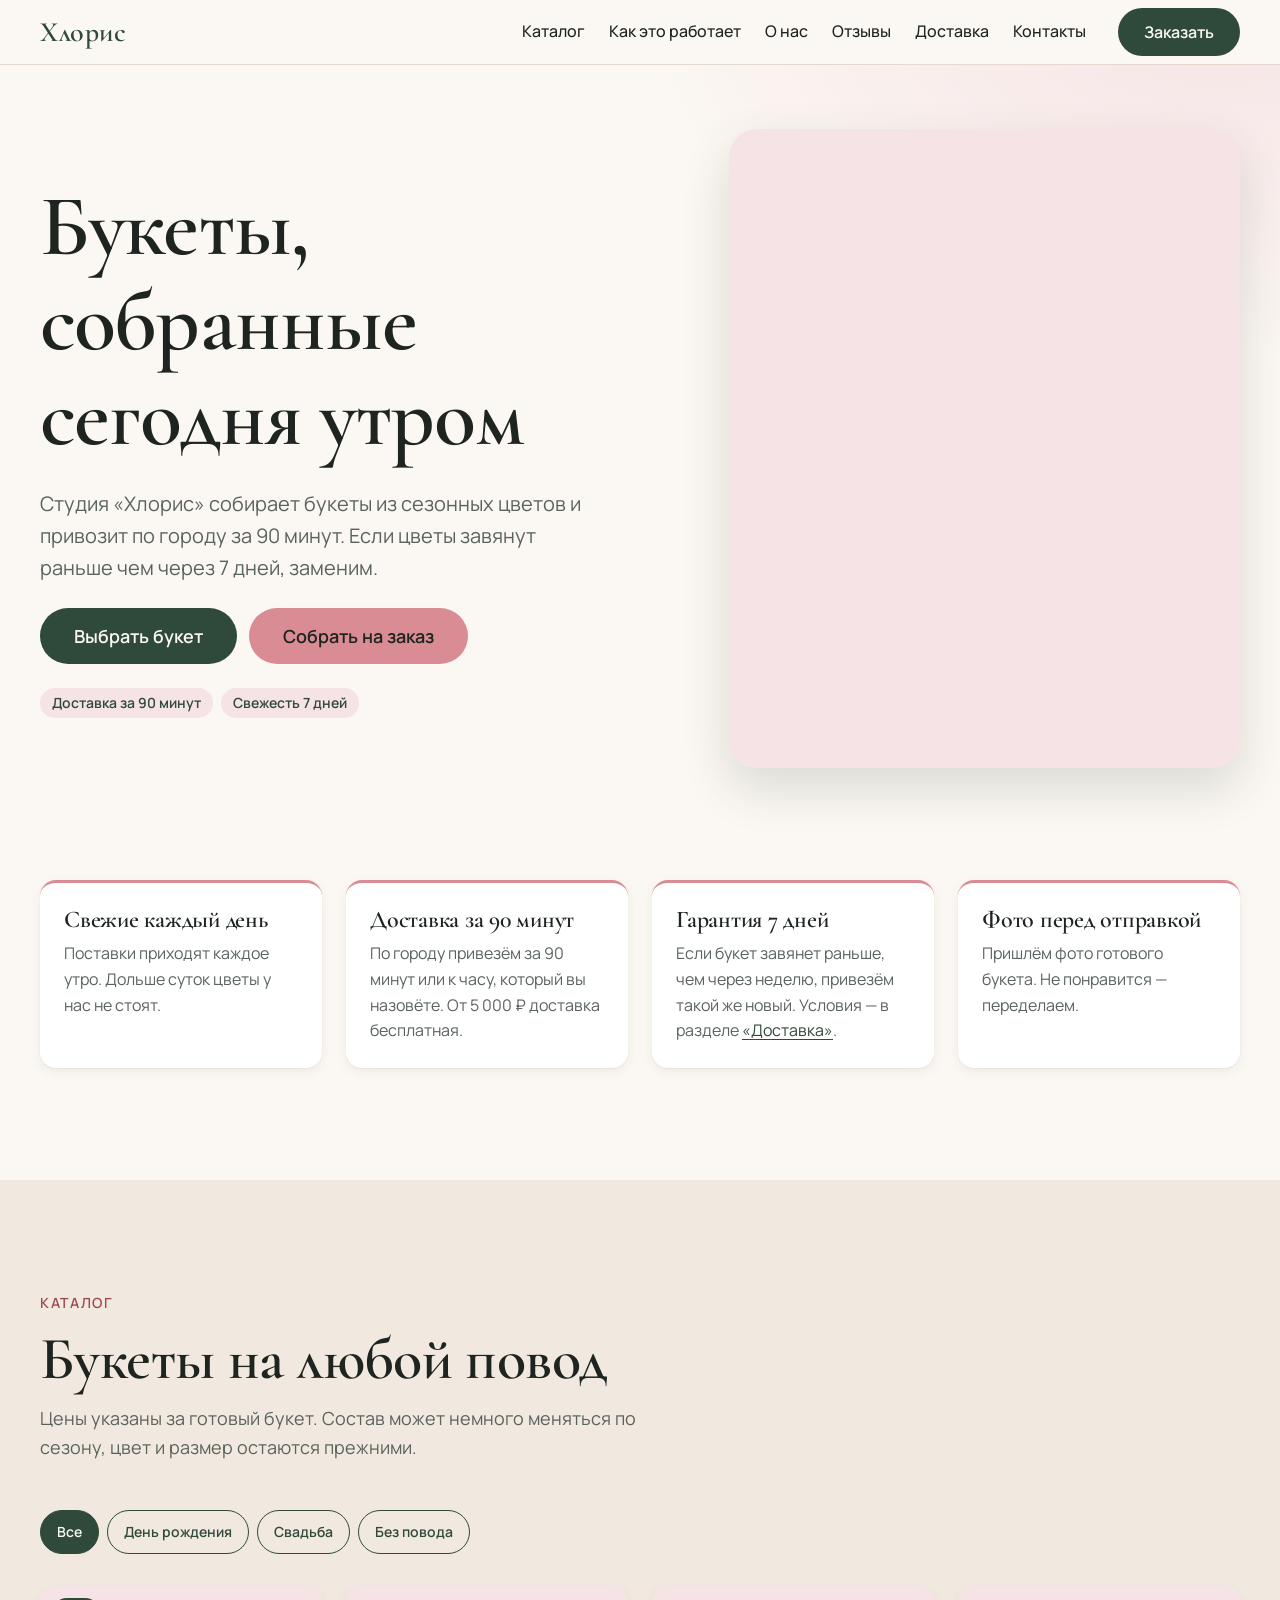
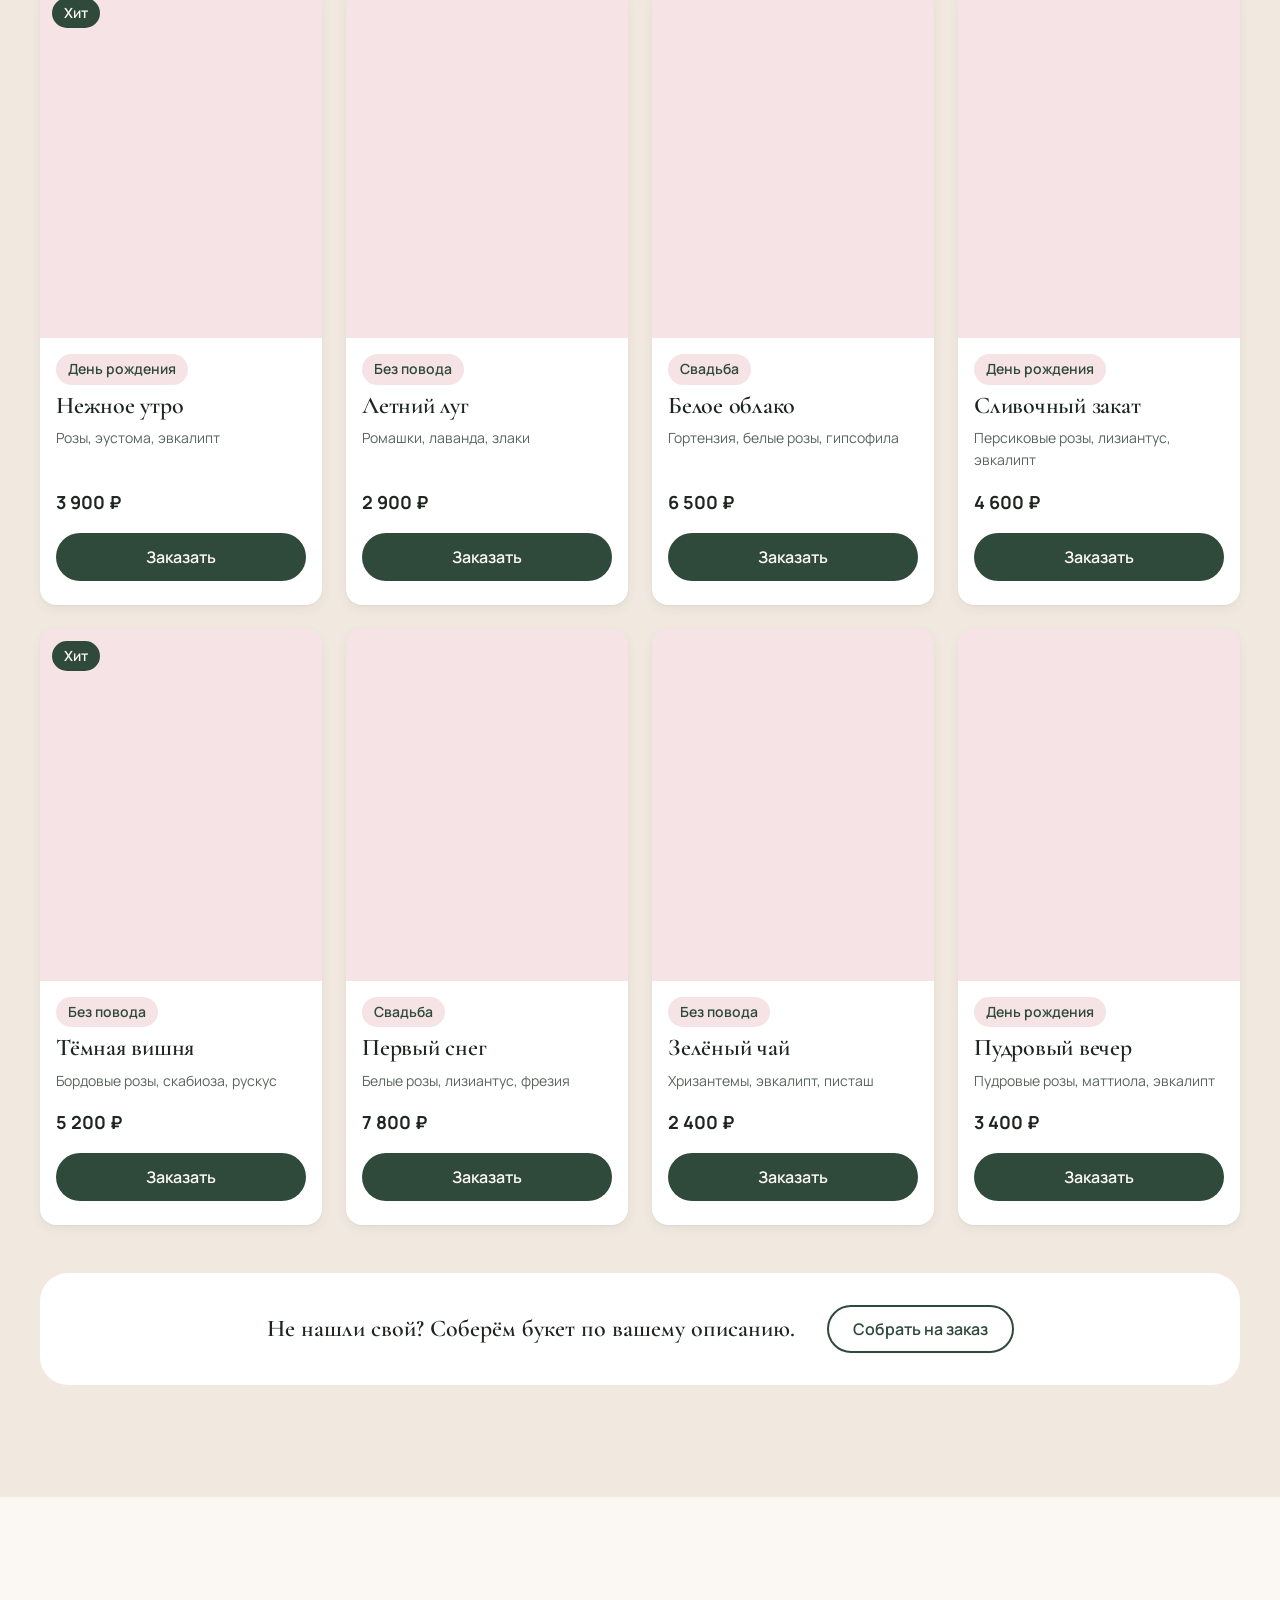
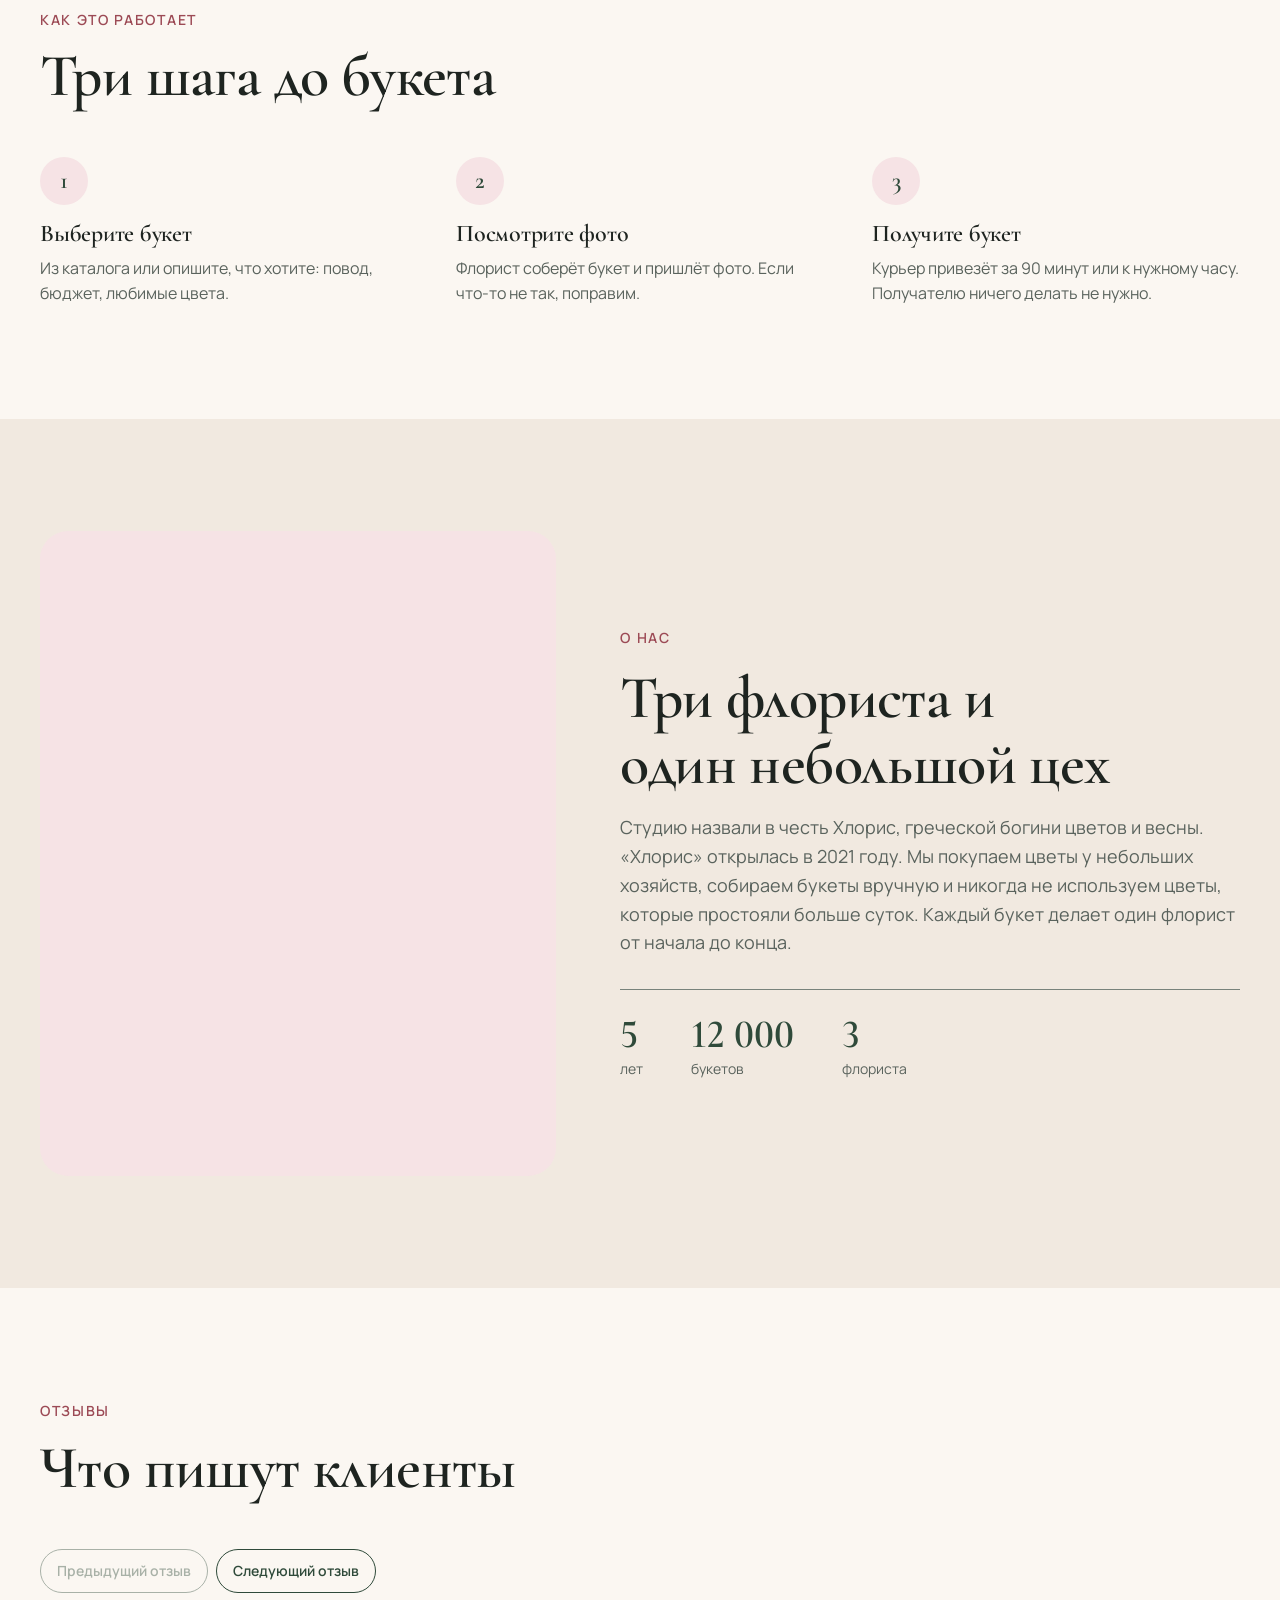
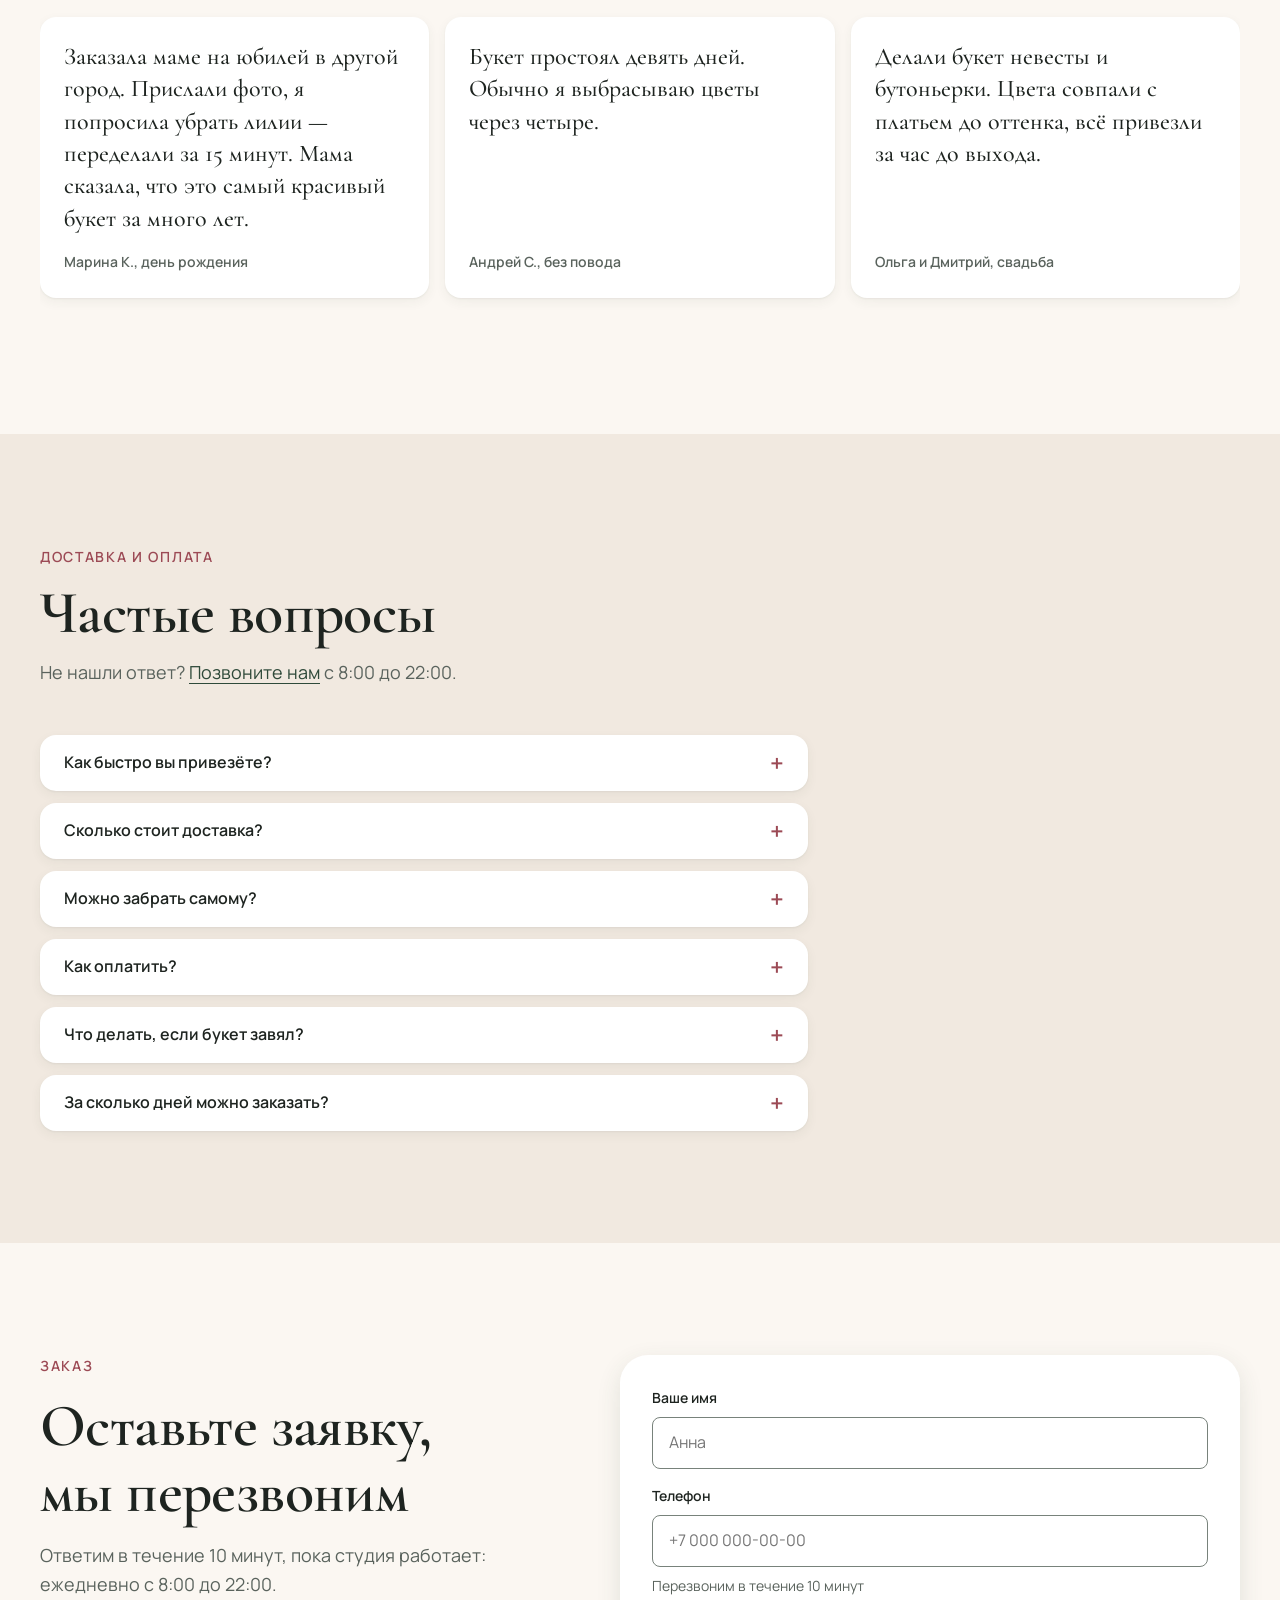
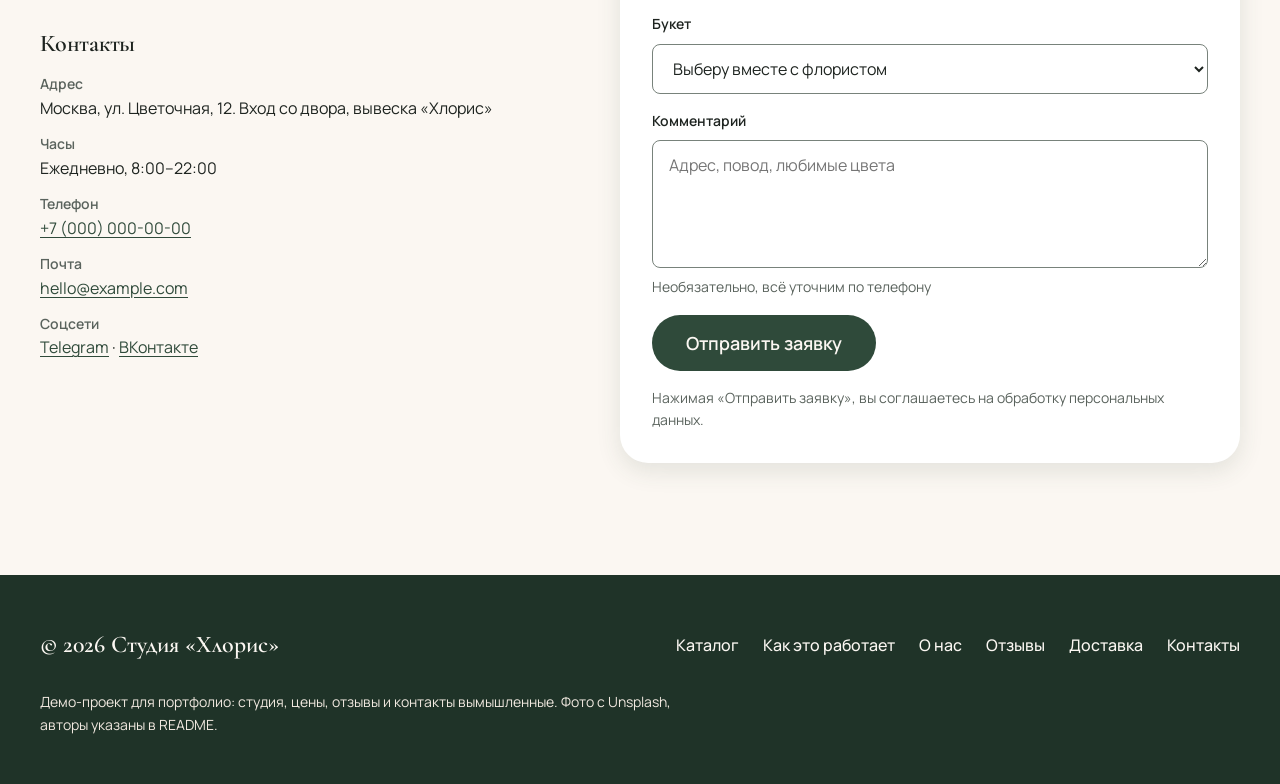
==== commit ab782c14: "Этап 5: JS — фильтр, форма, слайдер, появление блоков Фильтр каталога с aria-pressed и пустым состоя" ====
--- a/index.html
+++ b/index.html
@@ -419,6 +419,7 @@
     </div>
   </footer>
 
+  <script src="js/validate.js" defer></script>
   <script src="js/main.js" defer></script>
 </body>
 </html>
--- a/css/style.css
+++ b/css/style.css
@@ -69,7 +69,8 @@
 
 /* База */
 *, *::before, *::after { box-sizing: border-box; }
-html { -webkit-text-size-adjust: 100%; scroll-behavior: smooth; }
+html { -webkit-text-size-adjust: 100%; scroll-behavior: smooth; scroll-padding-top: 5rem; }
+[hidden] { display: none !important; }
 body {
   margin: 0;
   background: var(--color-bg);
@@ -83,6 +84,7 @@
   font-weight: 600;
   line-height: var(--leading-tight);
   letter-spacing: -0.01em;
+  text-wrap: balance;
 }
 h1 { font-size: var(--text-hero); }
 h2 { font-size: var(--text-3xl); }
@@ -90,6 +92,7 @@
 h4 { font-size: var(--text-xl); }
 p { margin: 0; }
 img, svg { display: block; max-width: 100%; }
+a { color: inherit; }
 :focus-visible { outline: 3px solid var(--color-focus); outline-offset: 3px; }
 
 .sr-only {
@@ -148,7 +151,7 @@
   border-radius: var(--radius-md); background: var(--color-surface); box-shadow: var(--shadow-sm);
   transition: transform var(--dur) var(--ease), box-shadow var(--dur) var(--ease);
 }
-.card__media { width: 100%; aspect-ratio: 4 / 5; object-fit: cover; background: var(--color-accent-soft); }
+.card__media { width: 100%; height: auto; aspect-ratio: 4 / 5; object-fit: cover; background: var(--color-accent-soft); }
 .card__body { display: flex; flex: 1; flex-direction: column; gap: var(--space-2); padding: var(--space-4) var(--space-5) var(--space-5); }
 .card__title { font-family: var(--font-display); font-size: var(--text-xl); font-weight: 600; line-height: var(--leading-tight); }
 .card__price { font-weight: 700; }
@@ -179,6 +182,252 @@
 .field__hint { font-size: var(--text-sm); color: var(--color-muted); }
 .field__error { font-size: var(--text-sm); font-weight: 600; color: var(--color-error); }
 
+/* ===== Раскладка страницы ===== */
+p a { color: var(--color-primary); text-underline-offset: 0.2em; }
+
+/* Шапка и меню */
+.site-header {
+  position: sticky; top: 0; z-index: 50;
+  border-bottom: 1px solid var(--color-border);
+  background: color-mix(in srgb, var(--color-bg) 92%, transparent);
+  backdrop-filter: blur(10px);
+}
+.site-header__inner {
+  display: flex; flex-wrap: wrap; align-items: center; justify-content: space-between;
+  gap: var(--space-2) var(--space-4); min-height: 4rem;
+}
+.logo { display: inline-flex; align-items: center; min-height: 2.75rem; font: 600 1.75rem/1 var(--font-display); letter-spacing: 0.02em; color: var(--color-primary); text-decoration: none; }
+.nav-toggle {
+  display: grid; place-items: center; width: 3rem; height: 3rem; padding: 0;
+  border: 0; border-radius: var(--radius-sm); background: transparent; color: var(--color-primary); cursor: pointer;
+}
+.nav-toggle__icon, .nav-toggle__icon::before, .nav-toggle__icon::after {
+  width: 1.5rem; height: 2px; border-radius: 2px; background: currentColor;
+  transition: transform var(--dur) var(--ease), background-color var(--dur-fast) var(--ease);
+}
+.nav-toggle__icon { position: relative; }
+.nav-toggle__icon::before, .nav-toggle__icon::after { content: ""; position: absolute; left: 0; }
+.nav-toggle__icon::before { top: -7px; }
+.nav-toggle__icon::after { top: 7px; }
+.nav-toggle[aria-expanded="true"] .nav-toggle__icon { background: transparent; }
+.nav-toggle[aria-expanded="true"] .nav-toggle__icon::before { transform: translateY(7px) rotate(45deg); }
+.nav-toggle[aria-expanded="true"] .nav-toggle__icon::after { transform: translateY(-7px) rotate(-45deg); }
+.nav { flex-basis: 100%; }
+.nav__list { display: flex; flex-direction: column; gap: var(--space-1); margin: 0; padding: 0; list-style: none; }
+.nav__list a { display: flex; align-items: center; min-height: 2.75rem; padding: var(--space-3) 0; font-weight: 500; text-decoration: none; }
+.nav__cta { margin-top: var(--space-3); }
+@media (hover: hover) {
+  .nav__list a:hover { color: var(--color-accent-text); }
+}
+@media (max-width: 1023px) {
+  .js .nav {
+    display: none; position: absolute; top: 100%; left: 0; right: 0;
+    padding: var(--space-3) var(--gutter) var(--space-5);
+    border-bottom: 1px solid var(--color-border); background: var(--color-bg); box-shadow: var(--shadow-md);
+  }
+  .js .nav-toggle[aria-expanded="true"] + .nav { display: flex; flex-direction: column; }
+}
+@media (min-width: 1024px) {
+  .nav-toggle { display: none; }
+  .nav { display: flex; flex-basis: auto; align-items: center; gap: var(--space-6); }
+  .nav__list { flex-direction: row; gap: var(--space-5); }
+  .nav__list a { padding: var(--space-2) 0; }
+  .nav__cta { margin-top: 0; }
+}
+
+/* Главный экран */
+.hero {
+  padding-block: var(--space-7) var(--space-8);
+  background: radial-gradient(60rem 40rem at 95% -10%, var(--color-accent-soft), transparent 60%);
+}
+.hero__inner { display: grid; gap: var(--space-7); align-items: center; }
+.hero__content > * + * { margin-top: var(--space-5); }
+.hero__lead { max-width: 34rem; }
+.hero__actions { display: flex; flex-wrap: wrap; gap: var(--space-3); }
+.hero__badges { display: flex; flex-wrap: wrap; gap: var(--space-2); margin-block: var(--space-5) 0; padding: 0; list-style: none; }
+.hero__image {
+  width: 100%; height: auto; aspect-ratio: 1; object-fit: cover;
+  border-radius: var(--radius-lg); box-shadow: var(--shadow-lg);
+}
+@media (min-width: 768px) {
+  .hero { padding-block: var(--space-8) var(--section-y); }
+  .hero__image { aspect-ratio: 3 / 2; }
+}
+@media (min-width: 1024px) {
+  .hero__inner { grid-template-columns: 1.1fr 0.9fr; gap: var(--space-8); }
+  .hero__image { aspect-ratio: 4 / 5; }
+  .hero__lead { font-size: 1.25rem; }
+}
+
+/* Преимущества */
+.hero + .section { padding-top: 0; }
+.benefits { display: grid; gap: var(--space-4); margin: 0; padding: 0; list-style: none; }
+.benefit {
+  padding: var(--space-5); border-top: 3px solid var(--color-accent);
+  border-radius: var(--radius-md); background: var(--color-surface); box-shadow: var(--shadow-sm);
+}
+.benefit__title { margin-bottom: var(--space-2); font-size: var(--text-xl); }
+.benefit p { color: var(--color-muted); }
+@media (min-width: 768px) {
+  .benefits { grid-template-columns: repeat(2, 1fr); gap: var(--space-5); }
+}
+@media (min-width: 1024px) {
+  .benefits { grid-template-columns: repeat(4, 1fr); }
+}
+
+/* Каталог: два столбца уже на телефоне, карточки там компактнее */
+.filter { display: flex; flex-wrap: wrap; gap: var(--space-2); margin-bottom: var(--space-6); }
+.filter__btn, .reviews__btn {
+  min-height: 2.75rem; padding: 0 var(--space-4);
+  border: 1.5px solid var(--color-primary); border-radius: var(--radius-pill);
+  background: transparent; color: var(--color-primary); font: 600 var(--text-sm)/1 var(--font-body); cursor: pointer;
+  transition: background-color var(--dur) var(--ease), color var(--dur) var(--ease);
+}
+.filter__btn[aria-pressed="true"] { background: var(--color-primary); color: var(--color-on-primary); }
+@media (hover: hover) {
+  .filter__btn:hover, .reviews__btn:hover:not(:disabled) { background: var(--color-accent-soft); }
+  .filter__btn[aria-pressed="true"]:hover { background: var(--color-primary-hover); }
+}
+.catalog { display: grid; grid-template-columns: repeat(2, 1fr); gap: var(--space-3); margin: 0; padding: 0; list-style: none; }
+.catalog__item > .card { height: 100%; }
+.catalog .card__body { padding: var(--space-3) var(--space-3) var(--space-4); }
+.card { position: relative; }
+.card__badges { display: flex; flex-wrap: wrap; gap: var(--space-1); }
+.card .badge--solid { position: absolute; top: var(--space-3); left: var(--space-3); } /* «Хит» поверх фото */
+.card__text { font-size: var(--text-sm); color: var(--color-muted); }
+.card__price { margin-top: auto; padding-top: var(--space-2); font-size: var(--text-lg); }
+.card__body .btn { width: 100%; margin-top: var(--space-2); }
+.catalog__empty { padding: var(--space-6); text-align: center; color: var(--color-muted); }
+.catalog__custom {
+  display: flex; flex-direction: column; align-items: center; gap: var(--space-4);
+  margin-top: var(--space-7); padding: var(--space-6) var(--space-5);
+  border-radius: var(--radius-lg); background: var(--color-surface); text-align: center;
+}
+.catalog__custom-text { font: 600 var(--text-xl)/var(--leading-tight) var(--font-display); }
+@media (min-width: 480px) {
+  .catalog { gap: var(--space-4); }
+  .catalog .card__body { padding: var(--space-4) var(--space-4) var(--space-5); }
+}
+@media (min-width: 768px) {
+  .catalog { grid-template-columns: repeat(3, 1fr); gap: var(--space-5); }
+  .catalog__custom { flex-direction: row; justify-content: center; gap: var(--space-6); }
+}
+@media (min-width: 1024px) {
+  .catalog { grid-template-columns: repeat(4, 1fr); }
+}
+
+/* Шаги */
+.steps { display: grid; gap: var(--space-6); margin: 0; padding: 0; list-style: none; counter-reset: step; }
+.step { counter-increment: step; }
+.step::before {
+  content: counter(step); content: counter(step) / "";
+  display: grid; place-items: center; width: 3rem; height: 3rem; margin-bottom: var(--space-4);
+  border-radius: 50%; background: var(--color-accent-soft); color: var(--color-primary);
+  font: 600 1.5rem/1 var(--font-display);
+}
+.step__title { margin-bottom: var(--space-2); font-size: var(--text-xl); }
+.step p { color: var(--color-muted); }
+@media (min-width: 768px) {
+  .steps { grid-template-columns: repeat(3, 1fr); gap: var(--space-7); }
+}
+
+/* О студии */
+.about { display: grid; gap: var(--space-6); align-items: center; }
+.about__image { width: 100%; height: auto; aspect-ratio: 4 / 5; object-fit: cover; border-radius: var(--radius-lg); }
+.about__content > * + * { margin-top: var(--space-4); }
+.stats {
+  display: flex; flex-wrap: wrap; gap: var(--space-5) var(--space-7);
+  margin: var(--space-6) 0 0; padding: var(--space-5) 0 0; border-top: 1px solid var(--color-border-strong); list-style: none;
+}
+.stat { display: grid; gap: var(--space-1); }
+.stat__num { font: 600 var(--text-2xl)/1 var(--font-display); font-variant-numeric: lining-nums; color: var(--color-primary); }
+.stat__label { font-size: var(--text-sm); color: var(--color-muted); }
+@media (min-width: 768px) {
+  .about { grid-template-columns: 5fr 6fr; gap: var(--space-8); }
+}
+
+/* Отзывы: горизонтальная прокрутка с прилипанием */
+.reviews__btn:disabled { opacity: 0.4; cursor: not-allowed; }
+.reviews__controls { display: flex; flex-wrap: wrap; gap: var(--space-2); margin-bottom: var(--space-4); }
+.reviews {
+  overflow-x: auto; scroll-snap-type: x mandatory; scrollbar-width: thin;
+  padding-block: var(--space-2) var(--space-5);
+}
+.reviews__list { display: flex; gap: var(--space-4); margin: 0; padding: 0; list-style: none; }
+.reviews__item { flex: 0 0 min(85%, 24rem); scroll-snap-align: start; }
+.review {
+  display: flex; flex-direction: column; gap: var(--space-4); height: 100%; margin: 0; padding: var(--space-5);
+  border-radius: var(--radius-md); background: var(--color-surface); box-shadow: var(--shadow-sm);
+}
+.review blockquote { margin: 0; font: 500 var(--text-xl)/1.35 var(--font-display); }
+.review figcaption { margin-top: auto; font-size: var(--text-sm); font-weight: 600; color: var(--color-muted); }
+@media (min-width: 1024px) {
+  .reviews__item { flex-basis: calc((100% - 2 * var(--space-4)) / 3); }
+}
+
+/* Вопросы и ответы */
+.faq { display: grid; gap: var(--space-3); max-width: 48rem; }
+.faq__item { border-radius: var(--radius-md); background: var(--color-surface); box-shadow: var(--shadow-sm); }
+.faq__item summary {
+  display: flex; align-items: center; justify-content: space-between; gap: var(--space-4);
+  min-height: 3.5rem; padding: var(--space-3) var(--space-5); border-radius: var(--radius-md);
+  font-weight: 600; cursor: pointer; list-style: none;
+}
+.faq__item summary::-webkit-details-marker { display: none; }
+.faq__item summary::after {
+  content: "+"; content: "+" / "";
+  flex: none; font-size: 1.5rem; line-height: 1; color: var(--color-accent-text);
+  transition: transform var(--dur) var(--ease);
+}
+.faq__item[open] summary::after { transform: rotate(45deg); }
+.faq__item p { padding: 0 var(--space-5) var(--space-5); color: var(--color-muted); }
+
+/* Контакты и форма */
+.contacts { display: grid; gap: var(--space-7); }
+.contacts__info > * + * { margin-top: var(--space-4); }
+.contacts__heading { margin-top: var(--space-6); font-size: var(--text-xl); }
+.contacts__list { display: grid; gap: var(--space-3); font-style: normal; }
+.contacts__label { display: block; font-size: var(--text-sm); font-weight: 600; color: var(--color-muted); }
+.contacts__form { padding: var(--space-5); border-radius: var(--radius-lg); background: var(--color-surface); box-shadow: var(--shadow-md); }
+.order-form { display: grid; gap: var(--space-4); }
+.order-form .btn { width: 100%; }
+.order-form__consent { font-size: var(--text-sm); color: var(--color-muted); }
+.order-success { padding: var(--space-5) var(--space-2); text-align: center; }
+.order-success__title { margin-bottom: var(--space-3); font-size: var(--text-2xl); color: var(--color-success); }
+@media (min-width: 480px) {
+  .order-form .btn { width: auto; justify-self: start; }
+}
+@media (min-width: 768px) {
+  .contacts__form { padding: var(--space-6); }
+}
+@media (min-width: 1024px) {
+  .contacts { grid-template-columns: 5fr 6fr; gap: var(--space-8); align-items: start; }
+}
+
+/* Подвал */
+.site-footer { padding-block: var(--space-7); }
+.site-footer__inner { display: grid; gap: var(--space-5); }
+.site-footer a { color: inherit; text-underline-offset: 0.2em; }
+.site-footer__copy { font: 600 var(--text-xl)/1 var(--font-display); }
+.site-footer .nav__list { flex-direction: row; flex-wrap: wrap; gap: var(--space-1) var(--space-5); }
+.site-footer .nav__list a { padding: var(--space-2) 0; text-decoration: none; }
+.site-footer__note { max-width: 40rem; font-size: var(--text-sm); color: var(--color-surface-2); }
+@media (hover: hover) {
+  .site-footer .nav__list a:hover { text-decoration: underline; }
+}
+@media (min-width: 1024px) {
+  .site-footer__inner { grid-template-columns: auto 1fr; align-items: center; column-gap: var(--space-8); }
+  .site-footer .nav__list { justify-content: flex-end; }
+  .site-footer__note { grid-column: 1 / -1; }
+}
+
+/* Появление при прокрутке: класс .reveal ставит JS */
+.reveal {
+  opacity: 0; transform: translateY(24px);
+  transition: opacity var(--dur-slow) var(--ease), transform var(--dur-slow) var(--ease);
+}
+.reveal.is-visible { opacity: 1; transform: none; }
+
 @media (prefers-reduced-motion: reduce) {
   *, *::before, *::after {
     animation-duration: 0.01ms !important; transition-duration: 0.01ms !important; scroll-behavior: auto !important;
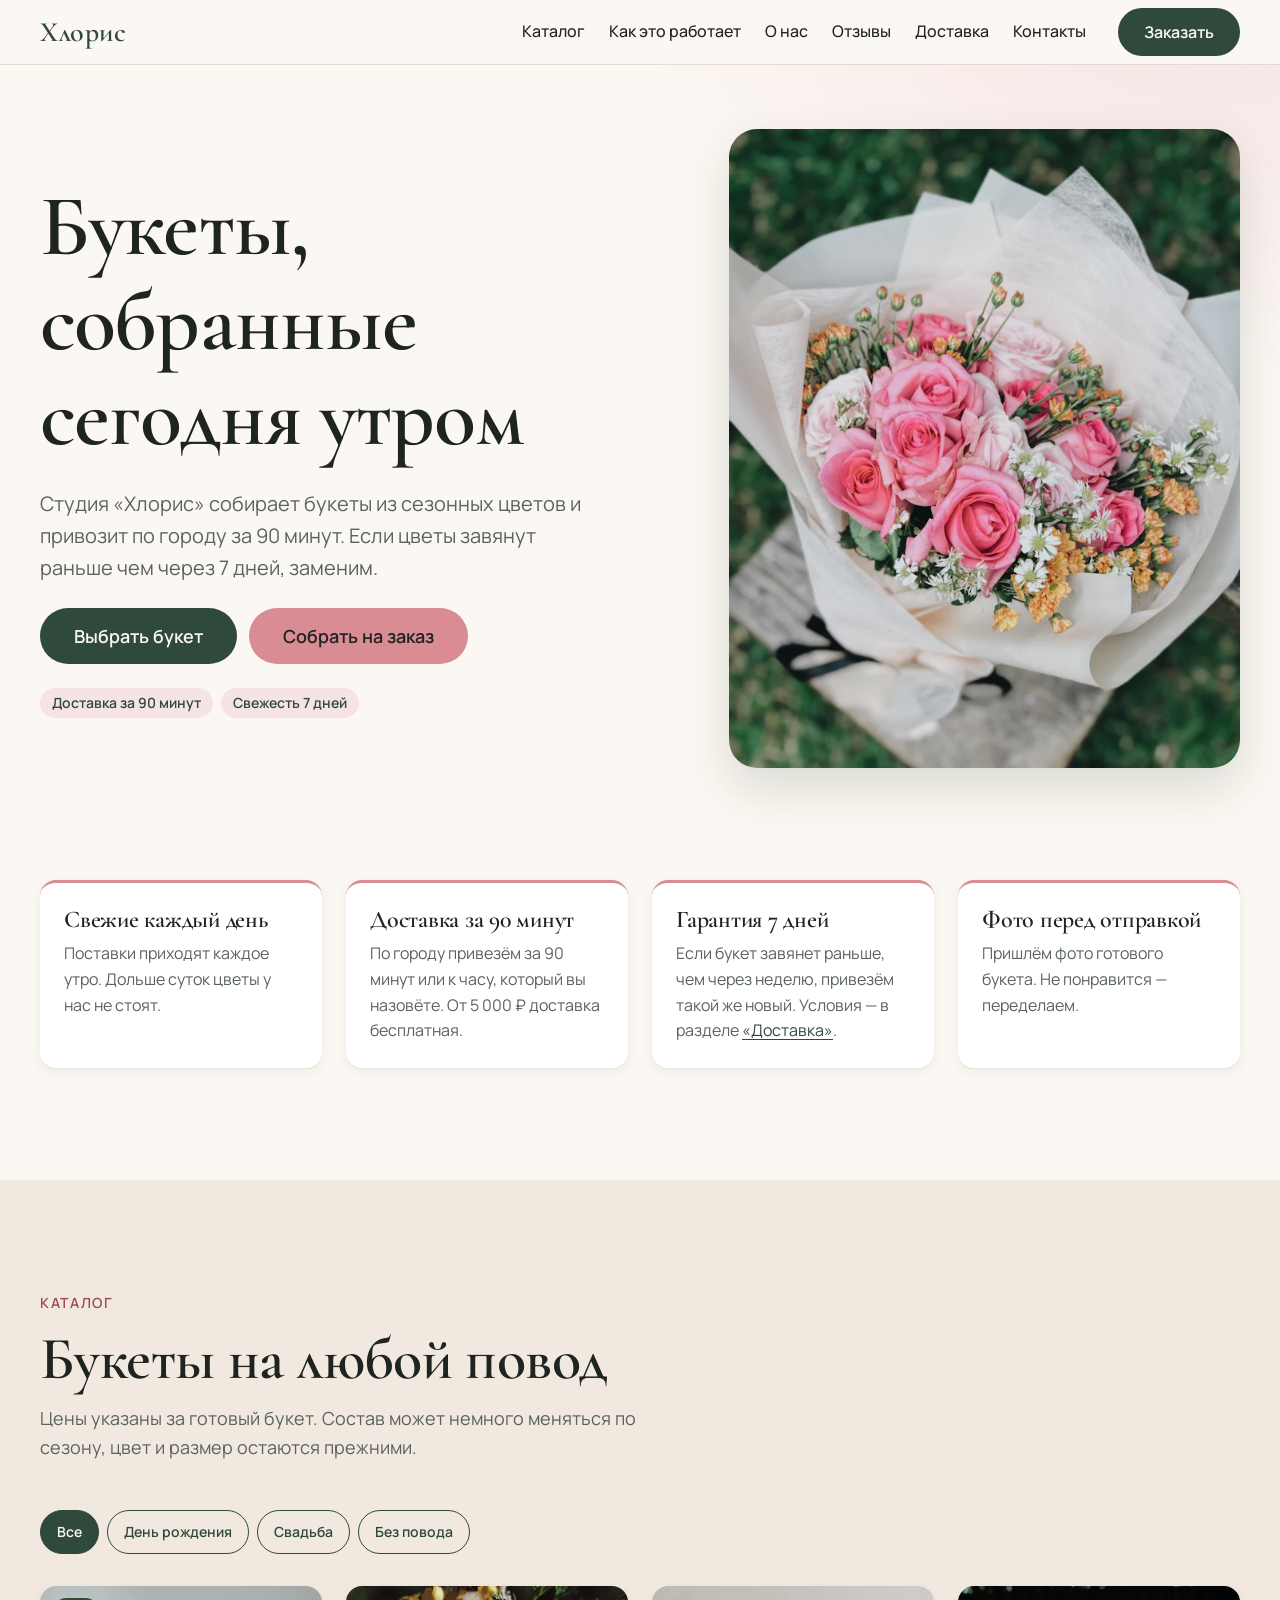
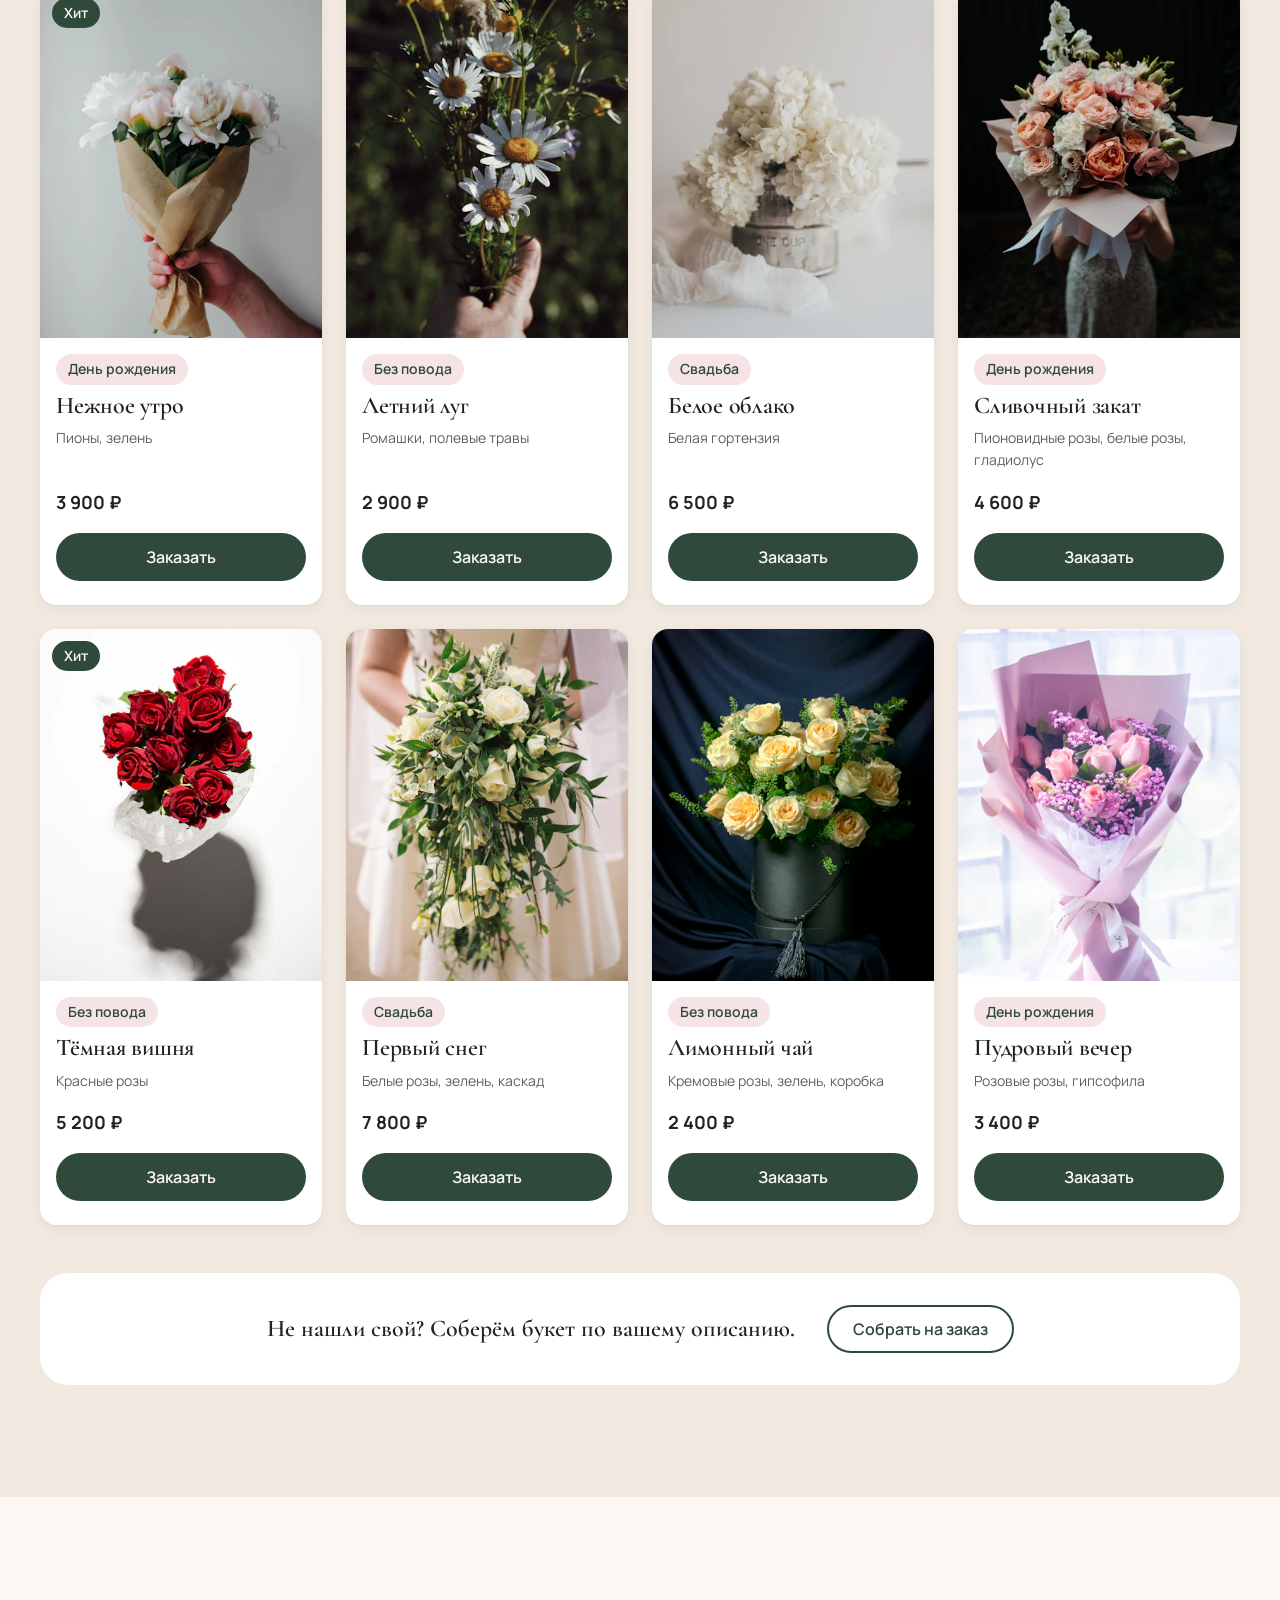
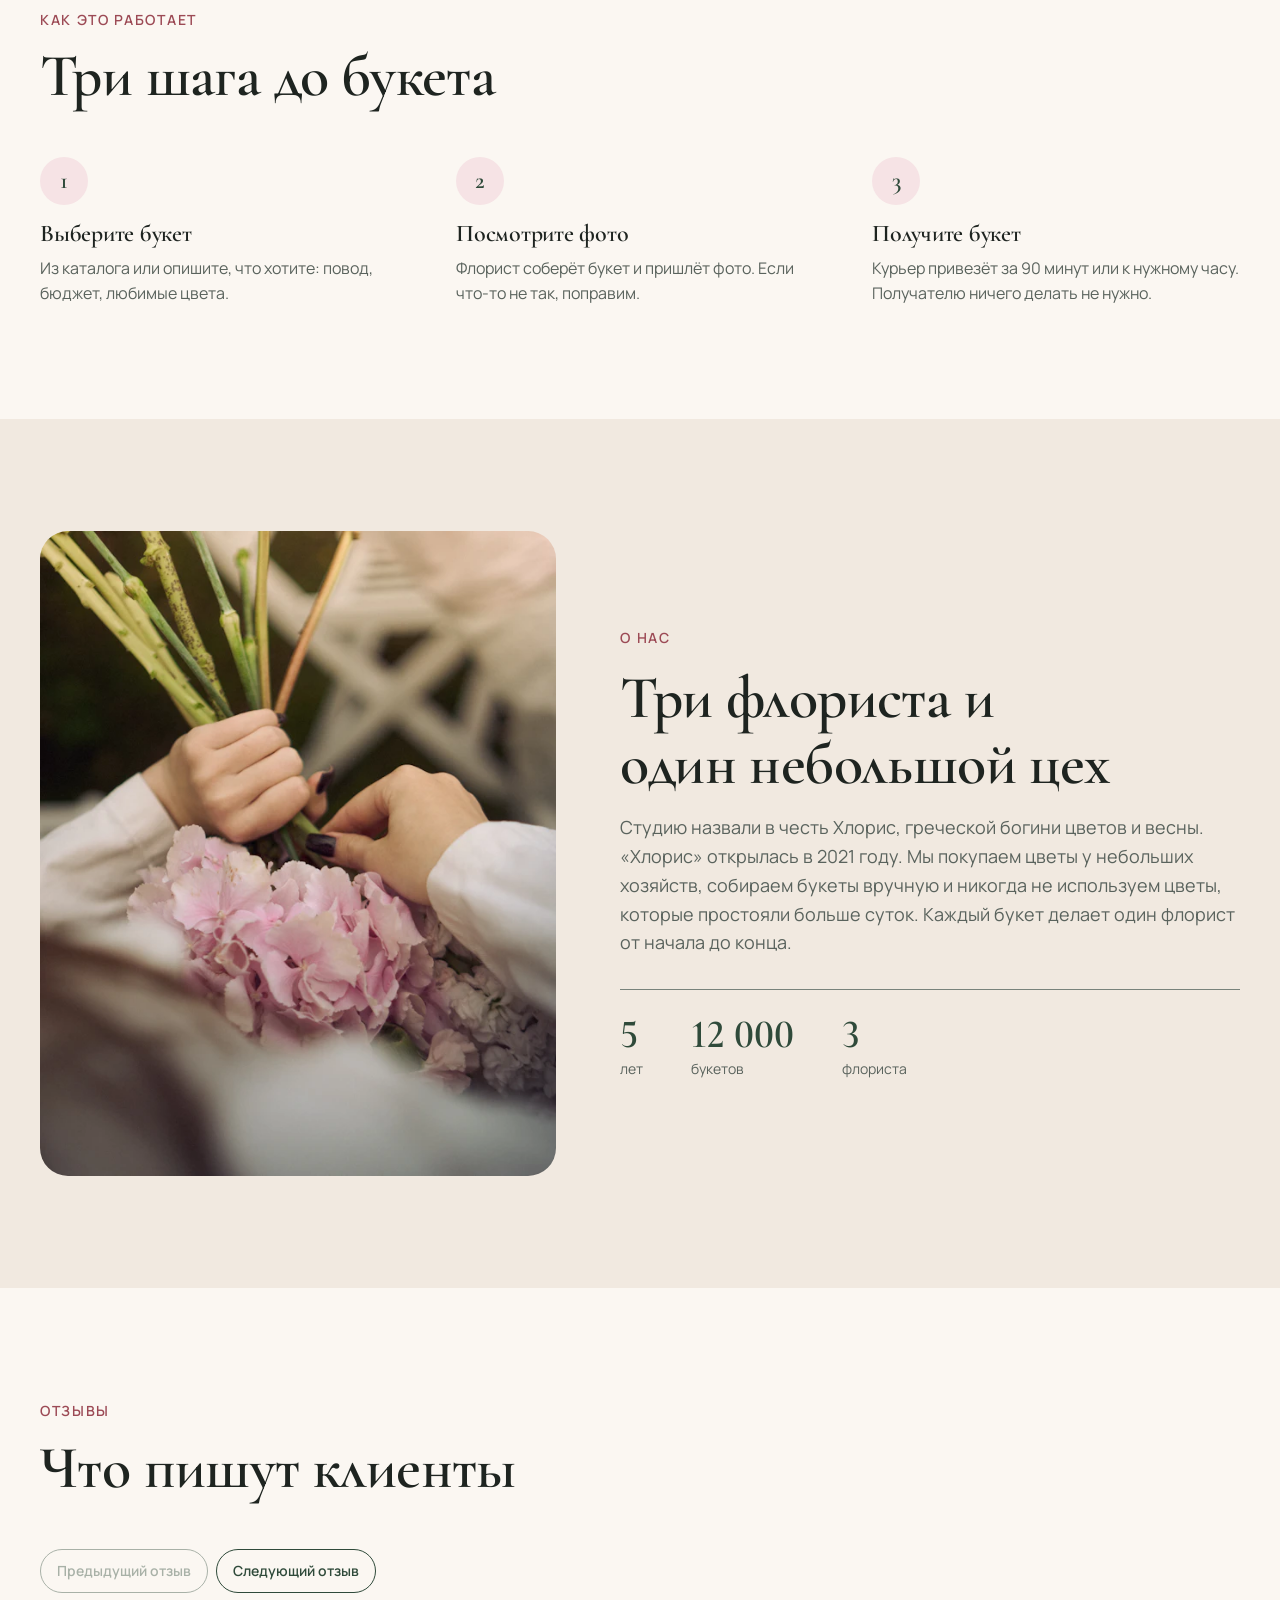
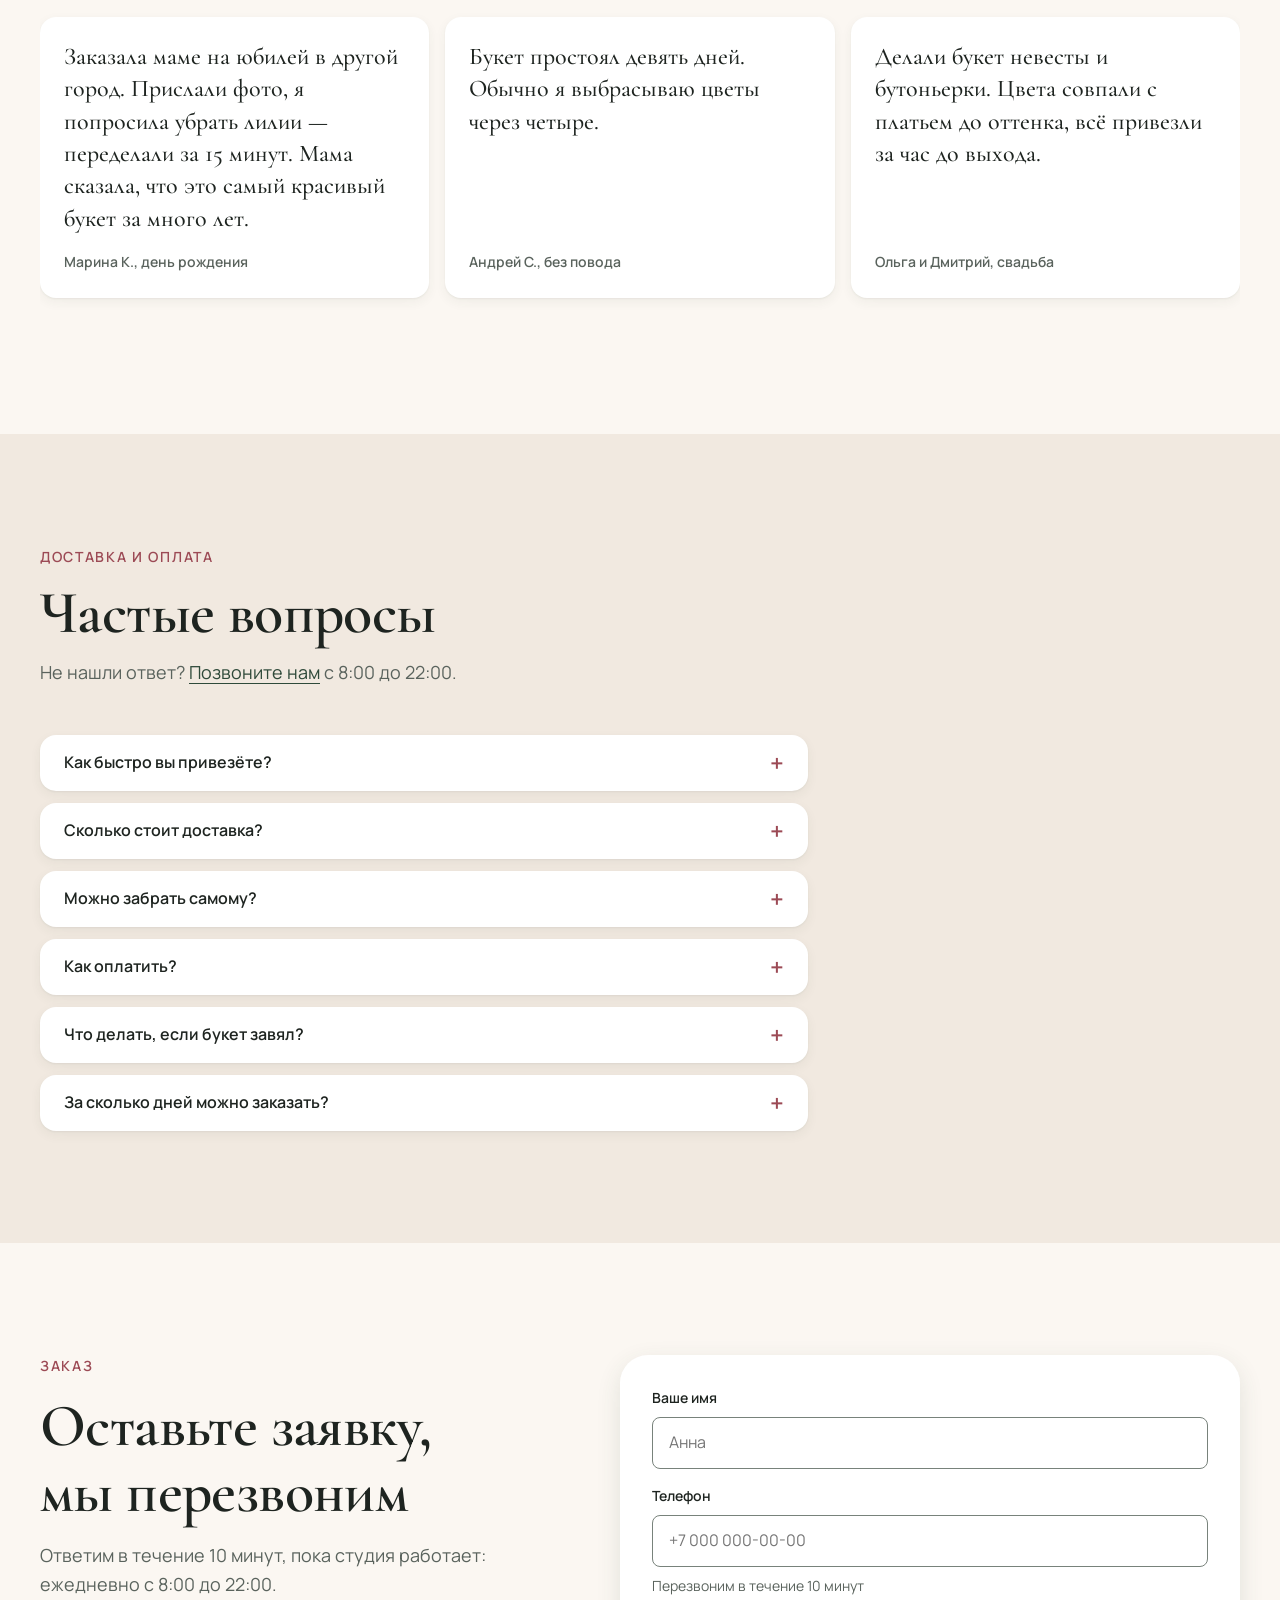
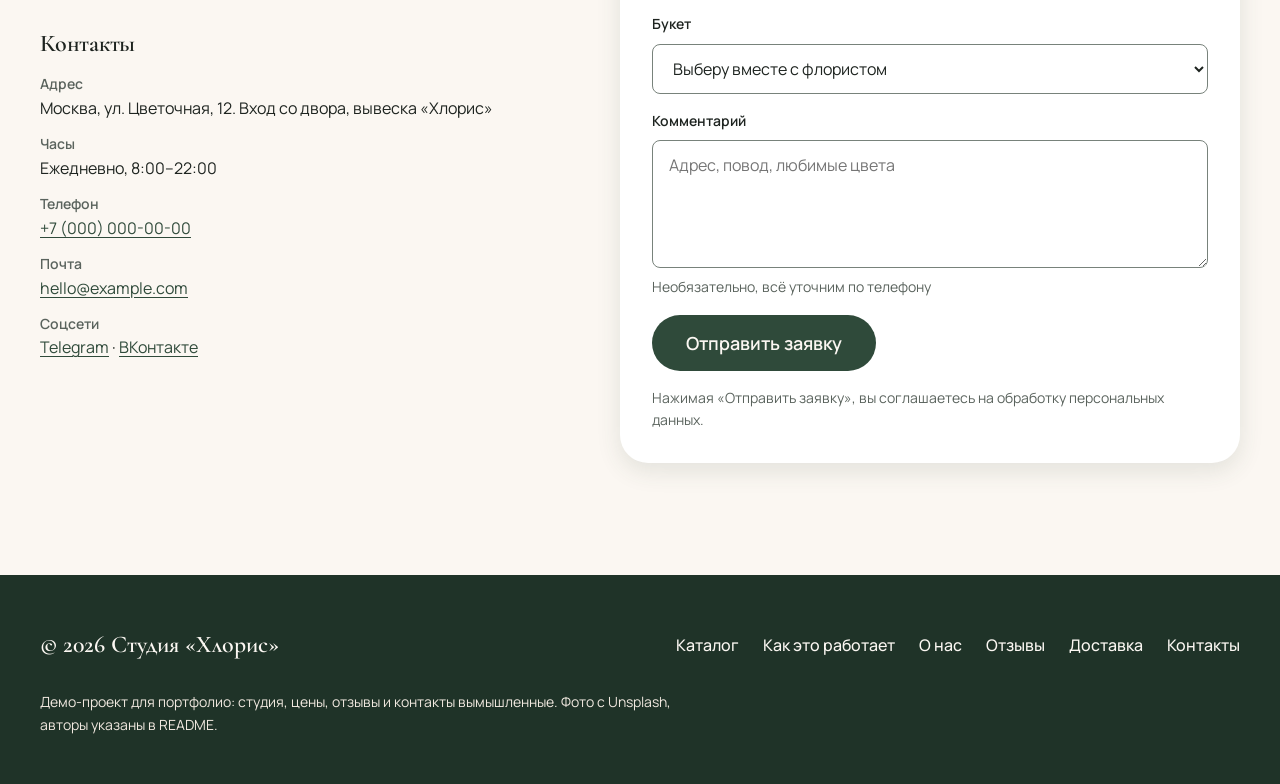
==== commit 498b78a0: "Этап 6: фото с Unsplash 10 фото (hero, 8 букетов, о студии) в WebP двух размеров с srcset/sizes и og" ====
--- a/index.html
+++ b/index.html
@@ -10,6 +10,12 @@
   <meta property="og:locale" content="ru_RU">
   <meta property="og:title" content="Хлорис — свежие букеты с доставкой за 90 минут">
   <meta property="og:description" content="Букеты из сезонных цветов, доставка за 90 минут, гарантия свежести 7 дней.">
+  <!-- shortcut: адрес GitHub Pages ожидаемый, проверить после выкладки на этапе 8 -->
+  <meta property="og:image" content="https://grozeser.github.io/flower-shop-landing/img/og.jpg">
+  <meta property="og:image:width" content="1200">
+  <meta property="og:image:height" content="630">
+  <meta property="og:image:alt" content="Букет из розовых роз в светлой упаковке">
+  <meta name="twitter:card" content="summary_large_image">
   <link rel="icon" href="data:image/svg+xml,%3Csvg xmlns='http://www.w3.org/2000/svg' viewBox='0 0 100 100'%3E%3Ctext y='.9em' font-size='90'%3E%F0%9F%8C%B8%3C/text%3E%3C/svg%3E">
   <script>document.documentElement.classList.add('js')</script>
   <link rel="preconnect" href="https://fonts.googleapis.com">
@@ -74,7 +80,7 @@
             <li class="badge">Свежесть 7 дней</li>
           </ul>
         </div>
-        <img class="hero__image" src="img/placeholder.svg" width="800" height="1000" fetchpriority="high" alt="Букет из пудровых роз и эвкалипта в крафтовой бумаге">
+        <img class="hero__image" src="img/hero-1200.webp" srcset="img/hero-640.webp 640w, img/hero-1200.webp 1200w" sizes="(min-width: 1024px) 540px, 100vw" width="1200" height="1500" fetchpriority="high" alt="Букет из розовых роз и мелких белых и оранжевых цветов в светлой упаковке">
       </div>
     </section>
 
@@ -120,11 +126,11 @@
         <ul class="catalog">
           <li class="catalog__item" data-occasion="birthday">
             <article class="card card--lift">
-              <img class="card__media" src="img/placeholder.svg" width="800" height="1000" loading="lazy" alt="Букет «Нежное утро»: кремовые розы и эустома с эвкалиптом">
+              <img class="card__media" src="img/bouquet-1-800.webp" srcset="img/bouquet-1-400.webp 400w, img/bouquet-1-800.webp 800w" sizes="(min-width: 1024px) 290px, (min-width: 768px) 33vw, 50vw" width="800" height="1000" loading="lazy" alt="Букет «Нежное утро»: белые пионы в крафтовой бумаге">
               <div class="card__body">
                 <p class="card__badges"><span class="badge">День рождения</span> <span class="badge badge--solid">Хит</span></p>
                 <h3 class="card__title">Нежное утро</h3>
-                <p class="card__text">Розы, эустома, эвкалипт</p>
+                <p class="card__text">Пионы, зелень</p>
                 <p class="card__price">3&nbsp;900&nbsp;₽</p>
                 <a class="btn btn--primary" href="#order" data-bouquet="Нежное утро" aria-label="Заказать букет «Нежное утро»">Заказать</a>
               </div>
@@ -132,11 +138,11 @@
           </li>
           <li class="catalog__item" data-occasion="anytime">
             <article class="card card--lift">
-              <img class="card__media" src="img/placeholder.svg" width="800" height="1000" loading="lazy" alt="Букет «Летний луг»: ромашки и лаванда со злаками">
+              <img class="card__media" src="img/bouquet-2-800.webp" srcset="img/bouquet-2-400.webp 400w, img/bouquet-2-800.webp 800w" sizes="(min-width: 1024px) 290px, (min-width: 768px) 33vw, 50vw" width="800" height="1000" loading="lazy" alt="Букет «Летний луг»: ромашки и полевые травы">
               <div class="card__body">
                 <p class="card__badges"><span class="badge">Без повода</span></p>
                 <h3 class="card__title">Летний луг</h3>
-                <p class="card__text">Ромашки, лаванда, злаки</p>
+                <p class="card__text">Ромашки, полевые травы</p>
                 <p class="card__price">2&nbsp;900&nbsp;₽</p>
                 <a class="btn btn--primary" href="#order" data-bouquet="Летний луг" aria-label="Заказать букет «Летний луг»">Заказать</a>
               </div>
@@ -144,11 +150,11 @@
           </li>
           <li class="catalog__item" data-occasion="wedding">
             <article class="card card--lift">
-              <img class="card__media" src="img/placeholder.svg" width="800" height="1000" loading="lazy" alt="Букет «Белое облако»: белая гортензия, розы и гипсофила">
+              <img class="card__media" src="img/bouquet-3-800.webp" srcset="img/bouquet-3-400.webp 400w, img/bouquet-3-800.webp 800w" sizes="(min-width: 1024px) 290px, (min-width: 768px) 33vw, 50vw" width="800" height="1000" loading="lazy" alt="Букет «Белое облако»: белая гортензия в жестяной кружке">
               <div class="card__body">
                 <p class="card__badges"><span class="badge">Свадьба</span></p>
                 <h3 class="card__title">Белое облако</h3>
-                <p class="card__text">Гортензия, белые розы, гипсофила</p>
+                <p class="card__text">Белая гортензия</p>
                 <p class="card__price">6&nbsp;500&nbsp;₽</p>
                 <a class="btn btn--primary" href="#order" data-bouquet="Белое облако" aria-label="Заказать букет «Белое облако»">Заказать</a>
               </div>
@@ -156,11 +162,11 @@
           </li>
           <li class="catalog__item" data-occasion="birthday">
             <article class="card card--lift">
-              <img class="card__media" src="img/placeholder.svg" width="800" height="1000" loading="lazy" alt="Букет «Сливочный закат»: персиковые розы и лизиантус">
+              <img class="card__media" src="img/bouquet-4-800.webp" srcset="img/bouquet-4-400.webp 400w, img/bouquet-4-800.webp 800w" sizes="(min-width: 1024px) 290px, (min-width: 768px) 33vw, 50vw" width="800" height="1000" loading="lazy" alt="Букет «Сливочный закат»: персиковые пионовидные розы, белые розы и гладиолусы">
               <div class="card__body">
                 <p class="card__badges"><span class="badge">День рождения</span></p>
                 <h3 class="card__title">Сливочный закат</h3>
-                <p class="card__text">Персиковые розы, лизиантус, эвкалипт</p>
+                <p class="card__text">Пионовидные розы, белые розы, гладиолус</p>
                 <p class="card__price">4&nbsp;600&nbsp;₽</p>
                 <a class="btn btn--primary" href="#order" data-bouquet="Сливочный закат" aria-label="Заказать букет «Сливочный закат»">Заказать</a>
               </div>
@@ -168,11 +174,11 @@
           </li>
           <li class="catalog__item" data-occasion="anytime">
             <article class="card card--lift">
-              <img class="card__media" src="img/placeholder.svg" width="800" height="1000" loading="lazy" alt="Букет «Тёмная вишня»: бордовые розы и скабиоза">
+              <img class="card__media" src="img/bouquet-5-800.webp" srcset="img/bouquet-5-400.webp 400w, img/bouquet-5-800.webp 800w" sizes="(min-width: 1024px) 290px, (min-width: 768px) 33vw, 50vw" width="800" height="1000" loading="lazy" alt="Букет «Тёмная вишня»: тёмно-красные розы в прозрачной упаковке">
               <div class="card__body">
                 <p class="card__badges"><span class="badge">Без повода</span> <span class="badge badge--solid">Хит</span></p>
                 <h3 class="card__title">Тёмная вишня</h3>
-                <p class="card__text">Бордовые розы, скабиоза, рускус</p>
+                <p class="card__text">Красные розы</p>
                 <p class="card__price">5&nbsp;200&nbsp;₽</p>
                 <a class="btn btn--primary" href="#order" data-bouquet="Тёмная вишня" aria-label="Заказать букет «Тёмная вишня»">Заказать</a>
               </div>
@@ -180,11 +186,11 @@
           </li>
           <li class="catalog__item" data-occasion="wedding">
             <article class="card card--lift">
-              <img class="card__media" src="img/placeholder.svg" width="800" height="1000" loading="lazy" alt="Букет «Первый снег»: белые розы, лизиантус и фрезия">
+              <img class="card__media" src="img/bouquet-6-800.webp" srcset="img/bouquet-6-400.webp 400w, img/bouquet-6-800.webp 800w" sizes="(min-width: 1024px) 290px, (min-width: 768px) 33vw, 50vw" width="800" height="1000" loading="lazy" alt="Букет «Первый снег»: каскадный свадебный букет из белых роз и зелени">
               <div class="card__body">
                 <p class="card__badges"><span class="badge">Свадьба</span></p>
                 <h3 class="card__title">Первый снег</h3>
-                <p class="card__text">Белые розы, лизиантус, фрезия</p>
+                <p class="card__text">Белые розы, зелень, каскад</p>
                 <p class="card__price">7&nbsp;800&nbsp;₽</p>
                 <a class="btn btn--primary" href="#order" data-bouquet="Первый снег" aria-label="Заказать букет «Первый снег»">Заказать</a>
               </div>
@@ -192,23 +198,23 @@
           </li>
           <li class="catalog__item" data-occasion="anytime">
             <article class="card card--lift">
-              <img class="card__media" src="img/placeholder.svg" width="800" height="1000" loading="lazy" alt="Букет «Зелёный чай»: зелёные хризантемы с эвкалиптом">
+              <img class="card__media" src="img/bouquet-7-800.webp" srcset="img/bouquet-7-400.webp 400w, img/bouquet-7-800.webp 800w" sizes="(min-width: 1024px) 290px, (min-width: 768px) 33vw, 50vw" width="800" height="1000" loading="lazy" alt="Букет «Лимонный чай»: кремовые розы с зеленью в шляпной коробке">
               <div class="card__body">
                 <p class="card__badges"><span class="badge">Без повода</span></p>
-                <h3 class="card__title">Зелёный чай</h3>
-                <p class="card__text">Хризантемы, эвкалипт, писташ</p>
+                <h3 class="card__title">Лимонный чай</h3>
+                <p class="card__text">Кремовые розы, зелень, коробка</p>
                 <p class="card__price">2&nbsp;400&nbsp;₽</p>
-                <a class="btn btn--primary" href="#order" data-bouquet="Зелёный чай" aria-label="Заказать букет «Зелёный чай»">Заказать</a>
+                <a class="btn btn--primary" href="#order" data-bouquet="Лимонный чай" aria-label="Заказать букет «Лимонный чай»">Заказать</a>
               </div>
             </article>
           </li>
           <li class="catalog__item" data-occasion="birthday">
             <article class="card card--lift">
-              <img class="card__media" src="img/placeholder.svg" width="800" height="1000" loading="lazy" alt="Букет «Пудровый вечер»: пудровые розы и маттиола">
+              <img class="card__media" src="img/bouquet-8-800.webp" srcset="img/bouquet-8-400.webp 400w, img/bouquet-8-800.webp 800w" sizes="(min-width: 1024px) 290px, (min-width: 768px) 33vw, 50vw" width="800" height="1000" loading="lazy" alt="Букет «Пудровый вечер»: розовые розы с гипсофилой в розовой упаковке">
               <div class="card__body">
                 <p class="card__badges"><span class="badge">День рождения</span></p>
                 <h3 class="card__title">Пудровый вечер</h3>
-                <p class="card__text">Пудровые розы, маттиола, эвкалипт</p>
+                <p class="card__text">Розовые розы, гипсофила</p>
                 <p class="card__price">3&nbsp;400&nbsp;₽</p>
                 <a class="btn btn--primary" href="#order" data-bouquet="Пудровый вечер" aria-label="Заказать букет «Пудровый вечер»">Заказать</a>
               </div>
@@ -249,7 +255,7 @@
 
     <section class="section section--alt" id="about" aria-labelledby="about-title">
       <div class="container about">
-        <img class="about__image" src="img/placeholder.svg" width="800" height="1000" loading="lazy" alt="Флорист обрезает стебли роз за рабочим столом">
+        <img class="about__image" src="img/about-1000.webp" srcset="img/about-600.webp 600w, img/about-1000.webp 1000w" sizes="(min-width: 768px) 45vw, 100vw" width="1000" height="1250" loading="lazy" alt="Флорист собирает букет с розовой гортензией">
         <div class="about__content">
           <p class="eyebrow">О нас</p>
           <h2 id="about-title">Три флориста и один небольшой цех</h2>
@@ -379,7 +385,7 @@
                 <option>Сливочный закат</option>
                 <option>Тёмная вишня</option>
                 <option>Первый снег</option>
-                <option>Зелёный чай</option>
+                <option>Лимонный чай</option>
                 <option>Пудровый вечер</option>
               </select>
             </div>
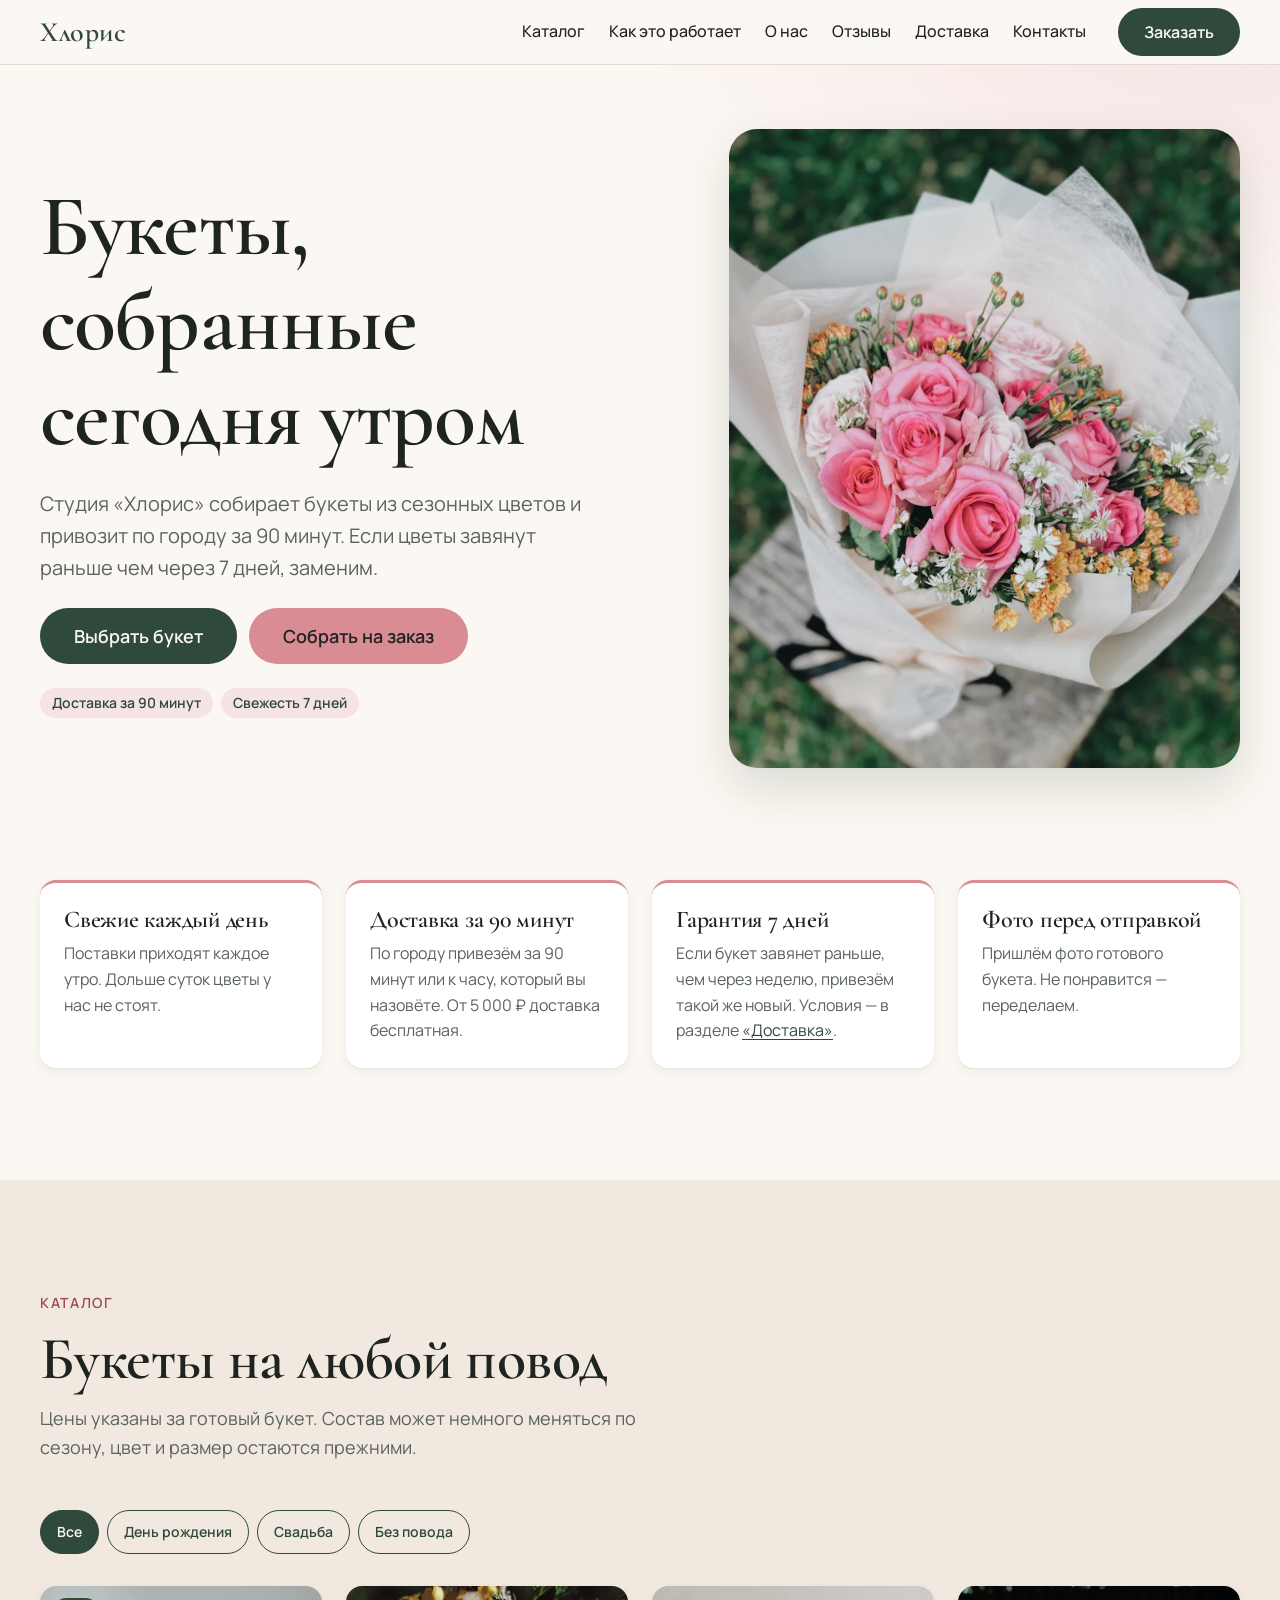
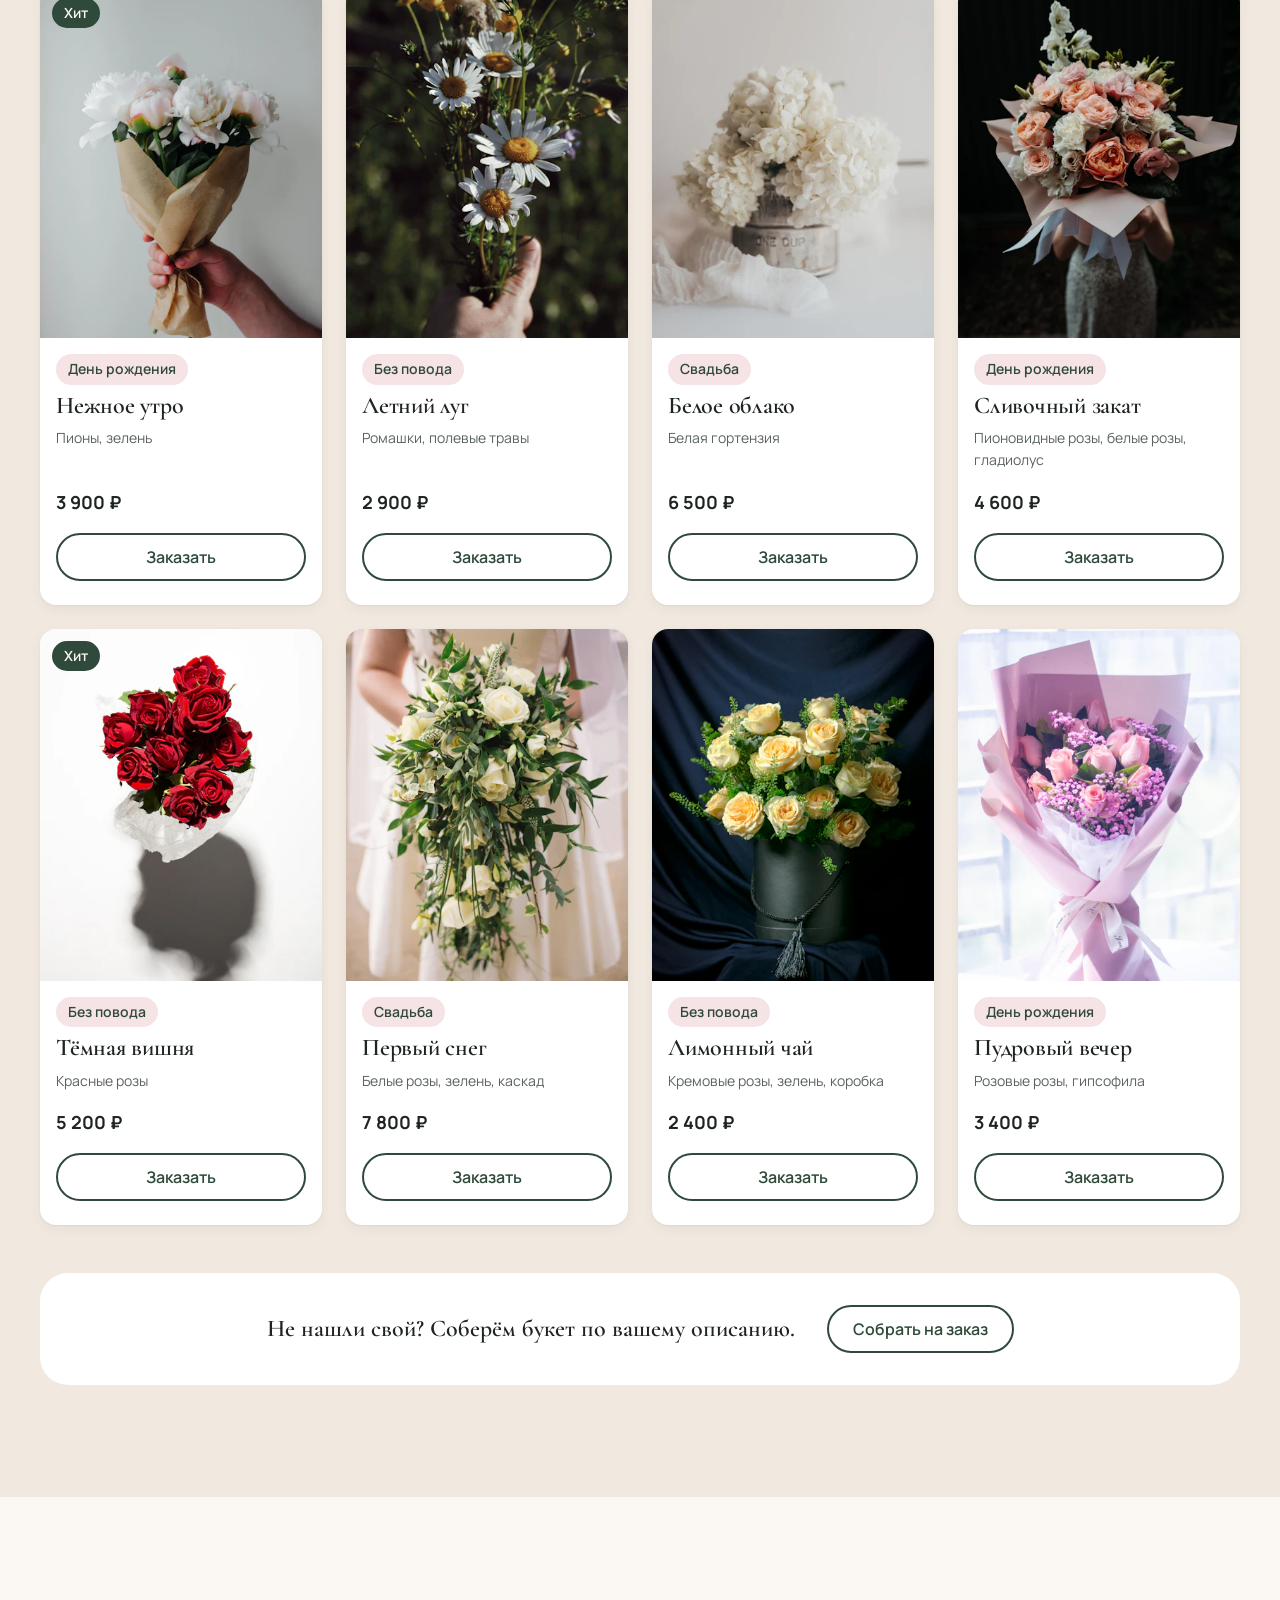
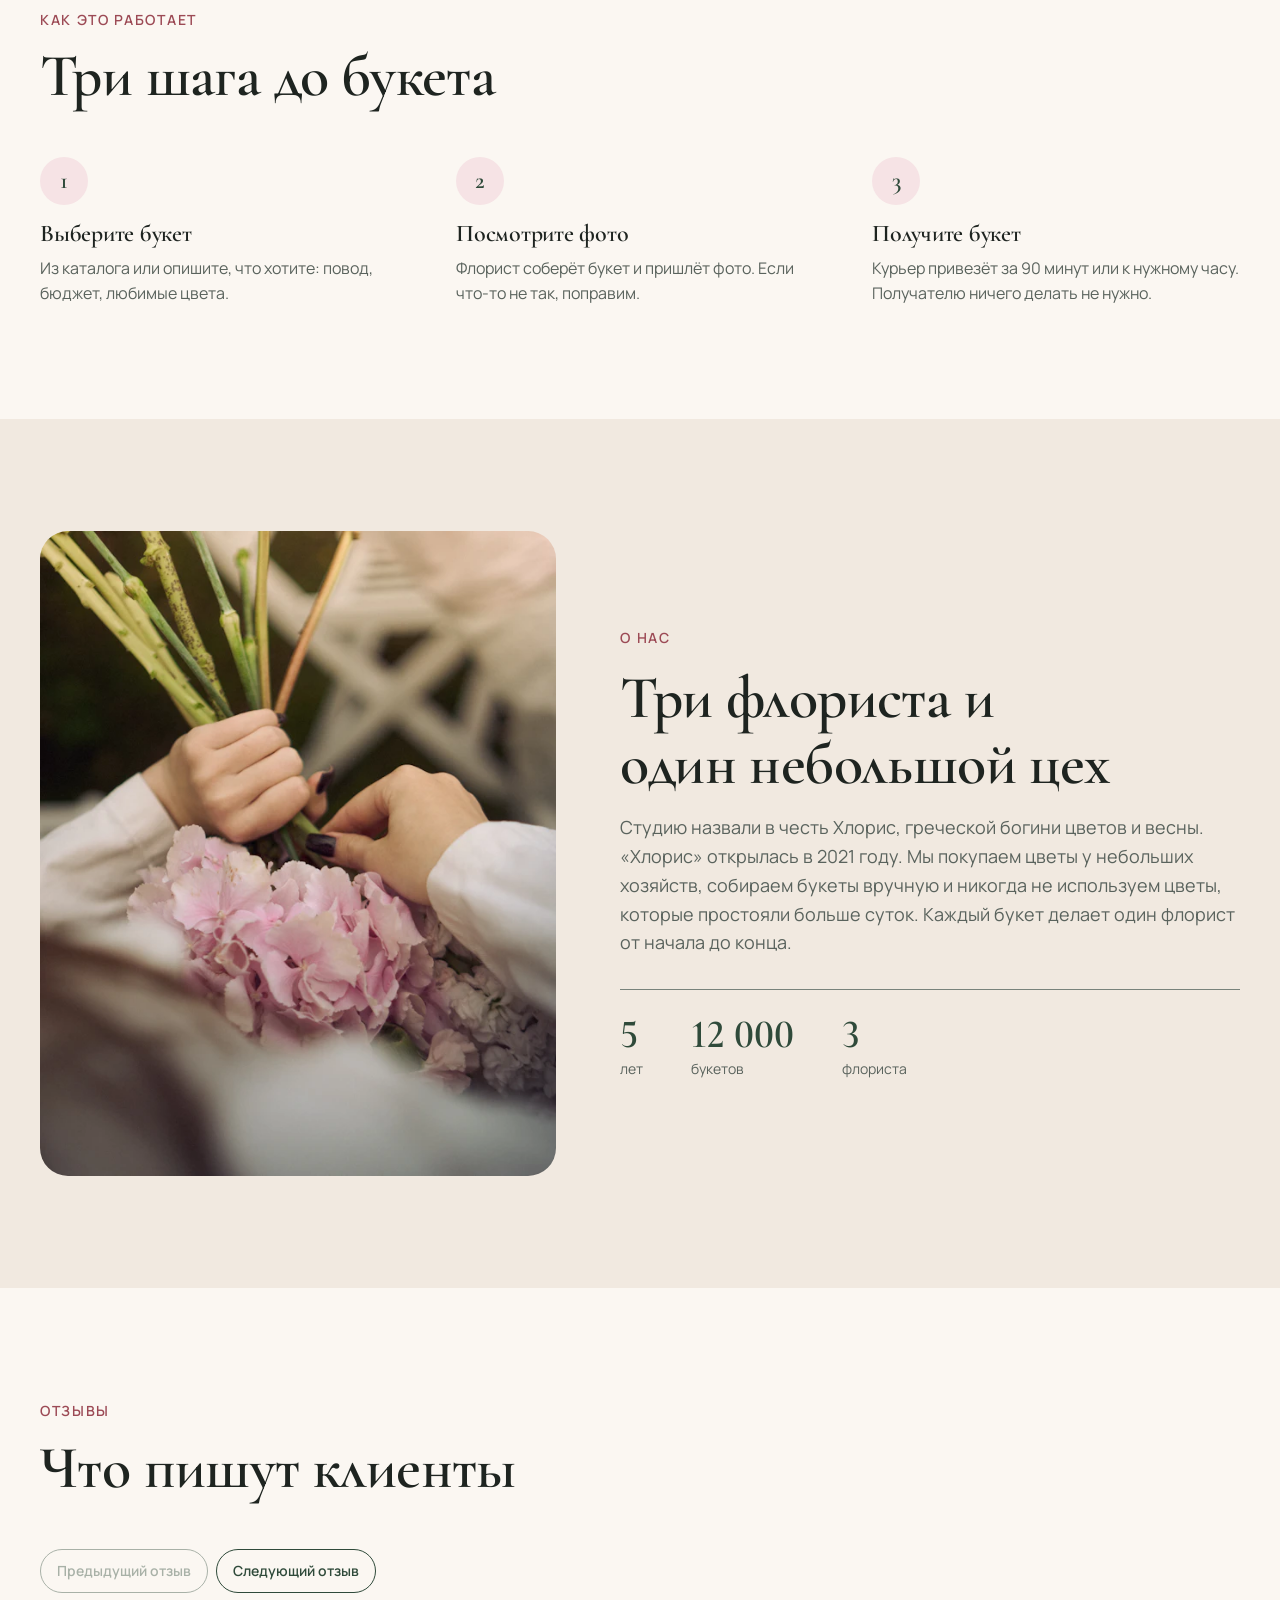
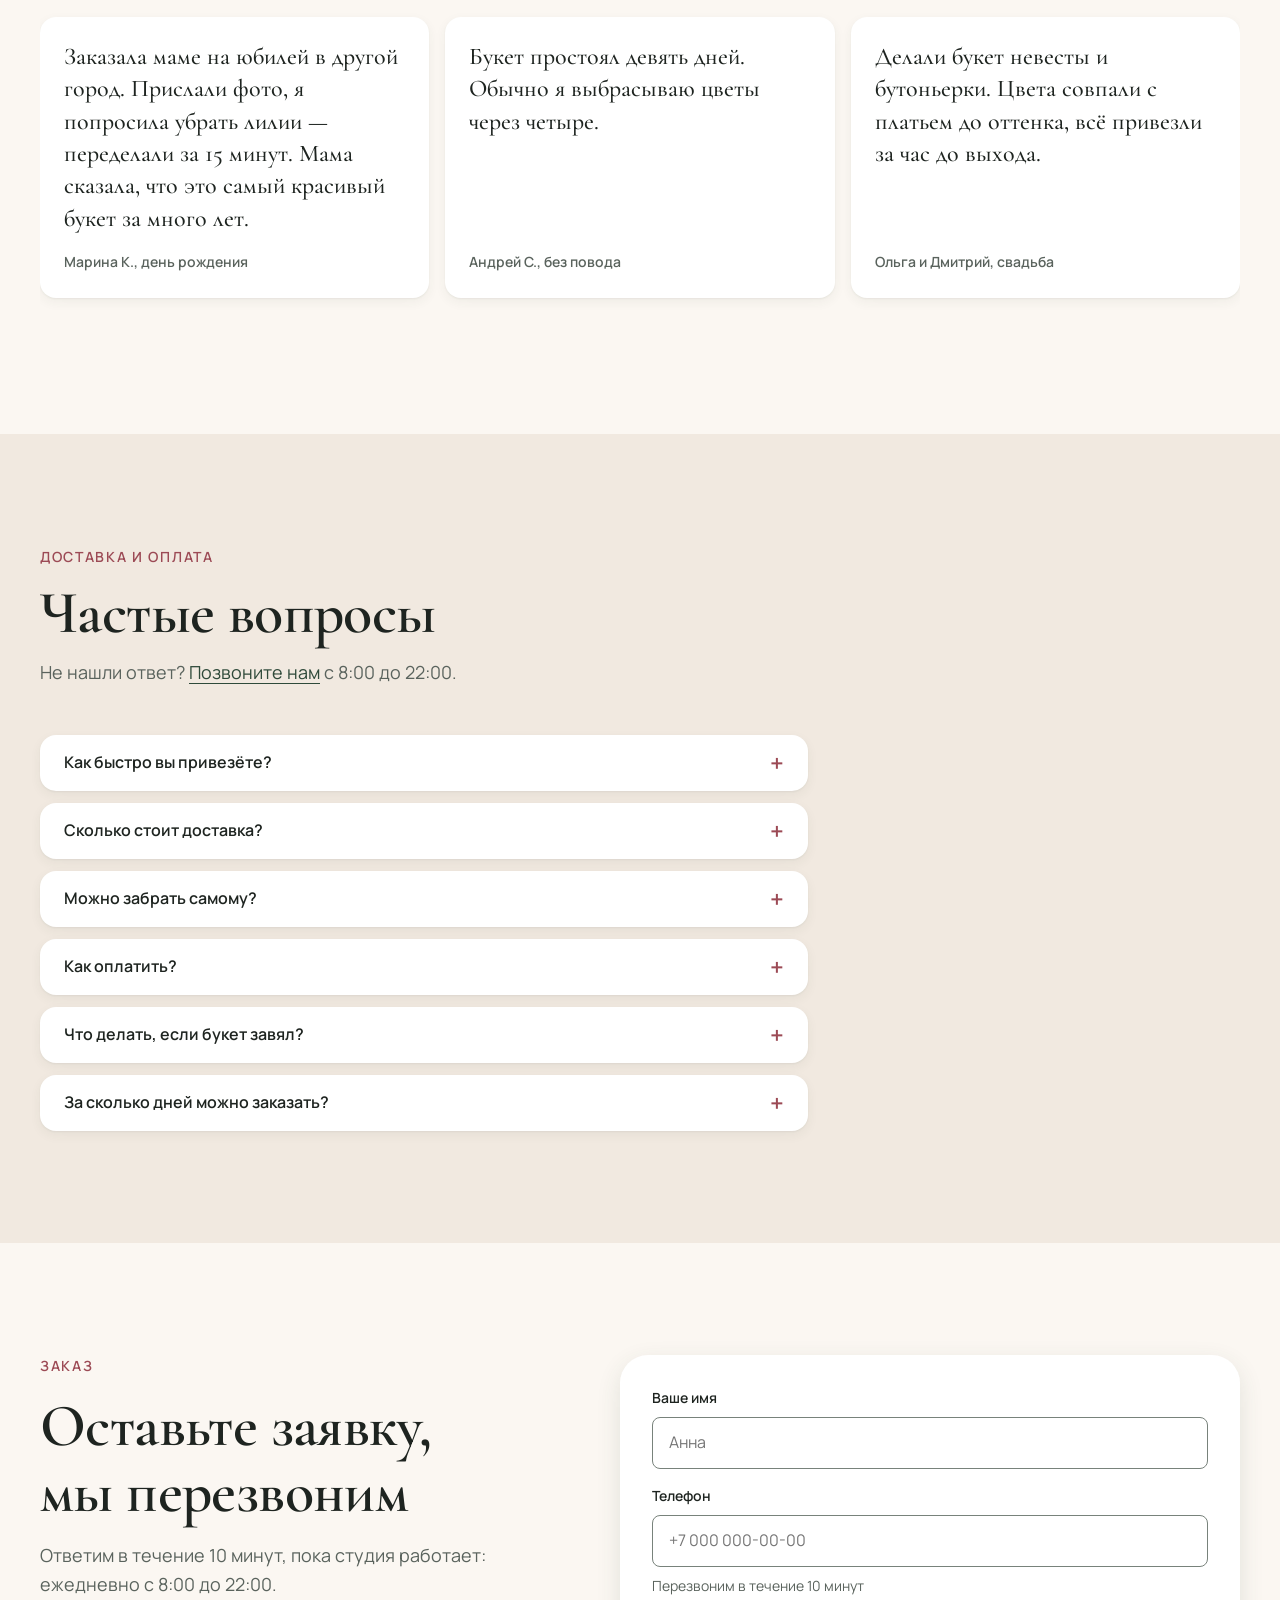
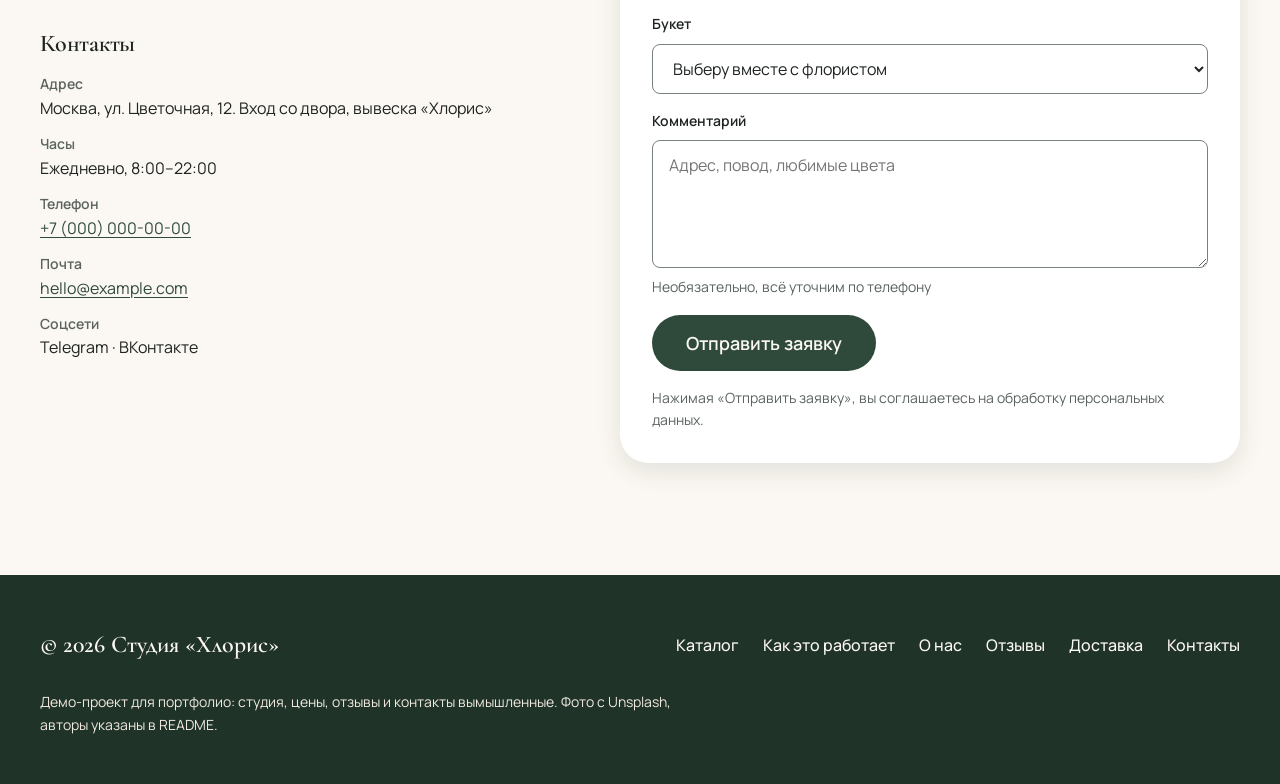
==== commit 0644b55e: "Этап 7: проверка доступности, производительности и дизайна Исправлено по итогам: каталог вылезал за " ====
--- a/index.html
+++ b/index.html
@@ -80,7 +80,7 @@
             <li class="badge">Свежесть 7 дней</li>
           </ul>
         </div>
-        <img class="hero__image" src="img/hero-1200.webp" srcset="img/hero-640.webp 640w, img/hero-1200.webp 1200w" sizes="(min-width: 1024px) 540px, 100vw" width="1200" height="1500" fetchpriority="high" alt="Букет из розовых роз и мелких белых и оранжевых цветов в светлой упаковке">
+        <img class="hero__image" src="img/hero-1200.webp" srcset="img/hero-640.webp 640w, img/hero-800.webp 800w, img/hero-1200.webp 1200w" sizes="(min-width: 1024px) 540px, 100vw" width="1200" height="1500" fetchpriority="high" alt="Букет из розовых роз и мелких белых и оранжевых цветов в светлой упаковке">
       </div>
     </section>
 
@@ -132,7 +132,7 @@
                 <h3 class="card__title">Нежное утро</h3>
                 <p class="card__text">Пионы, зелень</p>
                 <p class="card__price">3&nbsp;900&nbsp;₽</p>
-                <a class="btn btn--primary" href="#order" data-bouquet="Нежное утро" aria-label="Заказать букет «Нежное утро»">Заказать</a>
+                <a class="btn btn--secondary" href="#order" data-bouquet="Нежное утро" aria-label="Заказать букет «Нежное утро»">Заказать</a>
               </div>
             </article>
           </li>
@@ -144,7 +144,7 @@
                 <h3 class="card__title">Летний луг</h3>
                 <p class="card__text">Ромашки, полевые травы</p>
                 <p class="card__price">2&nbsp;900&nbsp;₽</p>
-                <a class="btn btn--primary" href="#order" data-bouquet="Летний луг" aria-label="Заказать букет «Летний луг»">Заказать</a>
+                <a class="btn btn--secondary" href="#order" data-bouquet="Летний луг" aria-label="Заказать букет «Летний луг»">Заказать</a>
               </div>
             </article>
           </li>
@@ -156,7 +156,7 @@
                 <h3 class="card__title">Белое облако</h3>
                 <p class="card__text">Белая гортензия</p>
                 <p class="card__price">6&nbsp;500&nbsp;₽</p>
-                <a class="btn btn--primary" href="#order" data-bouquet="Белое облако" aria-label="Заказать букет «Белое облако»">Заказать</a>
+                <a class="btn btn--secondary" href="#order" data-bouquet="Белое облако" aria-label="Заказать букет «Белое облако»">Заказать</a>
               </div>
             </article>
           </li>
@@ -168,7 +168,7 @@
                 <h3 class="card__title">Сливочный закат</h3>
                 <p class="card__text">Пионовидные розы, белые розы, гладиолус</p>
                 <p class="card__price">4&nbsp;600&nbsp;₽</p>
-                <a class="btn btn--primary" href="#order" data-bouquet="Сливочный закат" aria-label="Заказать букет «Сливочный закат»">Заказать</a>
+                <a class="btn btn--secondary" href="#order" data-bouquet="Сливочный закат" aria-label="Заказать букет «Сливочный закат»">Заказать</a>
               </div>
             </article>
           </li>
@@ -180,7 +180,7 @@
                 <h3 class="card__title">Тёмная вишня</h3>
                 <p class="card__text">Красные розы</p>
                 <p class="card__price">5&nbsp;200&nbsp;₽</p>
-                <a class="btn btn--primary" href="#order" data-bouquet="Тёмная вишня" aria-label="Заказать букет «Тёмная вишня»">Заказать</a>
+                <a class="btn btn--secondary" href="#order" data-bouquet="Тёмная вишня" aria-label="Заказать букет «Тёмная вишня»">Заказать</a>
               </div>
             </article>
           </li>
@@ -192,7 +192,7 @@
                 <h3 class="card__title">Первый снег</h3>
                 <p class="card__text">Белые розы, зелень, каскад</p>
                 <p class="card__price">7&nbsp;800&nbsp;₽</p>
-                <a class="btn btn--primary" href="#order" data-bouquet="Первый снег" aria-label="Заказать букет «Первый снег»">Заказать</a>
+                <a class="btn btn--secondary" href="#order" data-bouquet="Первый снег" aria-label="Заказать букет «Первый снег»">Заказать</a>
               </div>
             </article>
           </li>
@@ -204,7 +204,7 @@
                 <h3 class="card__title">Лимонный чай</h3>
                 <p class="card__text">Кремовые розы, зелень, коробка</p>
                 <p class="card__price">2&nbsp;400&nbsp;₽</p>
-                <a class="btn btn--primary" href="#order" data-bouquet="Лимонный чай" aria-label="Заказать букет «Лимонный чай»">Заказать</a>
+                <a class="btn btn--secondary" href="#order" data-bouquet="Лимонный чай" aria-label="Заказать букет «Лимонный чай»">Заказать</a>
               </div>
             </article>
           </li>
@@ -216,12 +216,13 @@
                 <h3 class="card__title">Пудровый вечер</h3>
                 <p class="card__text">Розовые розы, гипсофила</p>
                 <p class="card__price">3&nbsp;400&nbsp;₽</p>
-                <a class="btn btn--primary" href="#order" data-bouquet="Пудровый вечер" aria-label="Заказать букет «Пудровый вечер»">Заказать</a>
+                <a class="btn btn--secondary" href="#order" data-bouquet="Пудровый вечер" aria-label="Заказать букет «Пудровый вечер»">Заказать</a>
               </div>
             </article>
           </li>
         </ul>
-        <p class="catalog__empty" role="status" hidden>В этом разделе пока нет букетов. Посмотрите «Все» или опишите, что хотите, в заявке.</p>
+        <p class="sr-only" role="status" data-catalog-status></p>
+        <p class="catalog__empty" hidden>В этом разделе пока нет букетов. Посмотрите «Все» или опишите, что хотите, в заявке.</p>
 
         <div class="catalog__custom">
           <p class="catalog__custom-text">Не нашли свой? Соберём букет по вашему описанию.</p>
@@ -358,7 +359,7 @@
             <p><span class="contacts__label">Часы</span> Ежедневно, 8:00–22:00</p>
             <p><span class="contacts__label">Телефон</span> <a href="tel:+70000000000">+7 (000) 000-00-00</a></p>
             <p><span class="contacts__label">Почта</span> <a href="mailto:hello@example.com">hello@example.com</a></p>
-            <p><span class="contacts__label">Соцсети</span> <a href="#">Telegram</a> · <a href="#">ВКонтакте</a></p>
+            <p><span class="contacts__label">Соцсети</span> Telegram · ВКонтакте</p>
           </address>
         </div>
 
--- a/css/style.css
+++ b/css/style.css
@@ -249,6 +249,10 @@
   width: 100%; height: auto; aspect-ratio: 1; object-fit: cover;
   border-radius: var(--radius-lg); box-shadow: var(--shadow-lg);
 }
+@media (max-width: 479px) {
+  /* обе кнопки в один ряд, чтобы фото букета попало на первый экран */
+  .hero__actions .btn { flex: 1 1 auto; min-height: 3rem; padding-inline: var(--space-4); font-size: var(--text-base); }
+}
 @media (min-width: 768px) {
   .hero { padding-block: var(--space-8) var(--section-y); }
   .hero__image { aspect-ratio: 3 / 2; }
@@ -288,7 +292,7 @@
   .filter__btn:hover, .reviews__btn:hover:not(:disabled) { background: var(--color-accent-soft); }
   .filter__btn[aria-pressed="true"]:hover { background: var(--color-primary-hover); }
 }
-.catalog { display: grid; grid-template-columns: repeat(2, 1fr); gap: var(--space-3); margin: 0; padding: 0; list-style: none; }
+.catalog { display: grid; grid-template-columns: repeat(2, minmax(0, 1fr)); gap: var(--space-3); margin: 0; padding: 0; list-style: none; }
 .catalog__item > .card { height: 100%; }
 .catalog .card__body { padding: var(--space-3) var(--space-3) var(--space-4); }
 .card { position: relative; }
@@ -296,7 +300,7 @@
 .card .badge--solid { position: absolute; top: var(--space-3); left: var(--space-3); } /* «Хит» поверх фото */
 .card__text { font-size: var(--text-sm); color: var(--color-muted); }
 .card__price { margin-top: auto; padding-top: var(--space-2); font-size: var(--text-lg); }
-.card__body .btn { width: 100%; margin-top: var(--space-2); }
+.card__body .btn { width: 100%; margin-top: var(--space-2); padding-inline: var(--space-3); }
 .catalog__empty { padding: var(--space-6); text-align: center; color: var(--color-muted); }
 .catalog__custom {
   display: flex; flex-direction: column; align-items: center; gap: var(--space-4);
@@ -309,11 +313,11 @@
   .catalog .card__body { padding: var(--space-4) var(--space-4) var(--space-5); }
 }
 @media (min-width: 768px) {
-  .catalog { grid-template-columns: repeat(3, 1fr); gap: var(--space-5); }
+  .catalog { grid-template-columns: repeat(3, minmax(0, 1fr)); gap: var(--space-5); }
   .catalog__custom { flex-direction: row; justify-content: center; gap: var(--space-6); }
 }
 @media (min-width: 1024px) {
-  .catalog { grid-template-columns: repeat(4, 1fr); }
+  .catalog { grid-template-columns: repeat(4, minmax(0, 1fr)); }
 }
 
 /* Шаги */
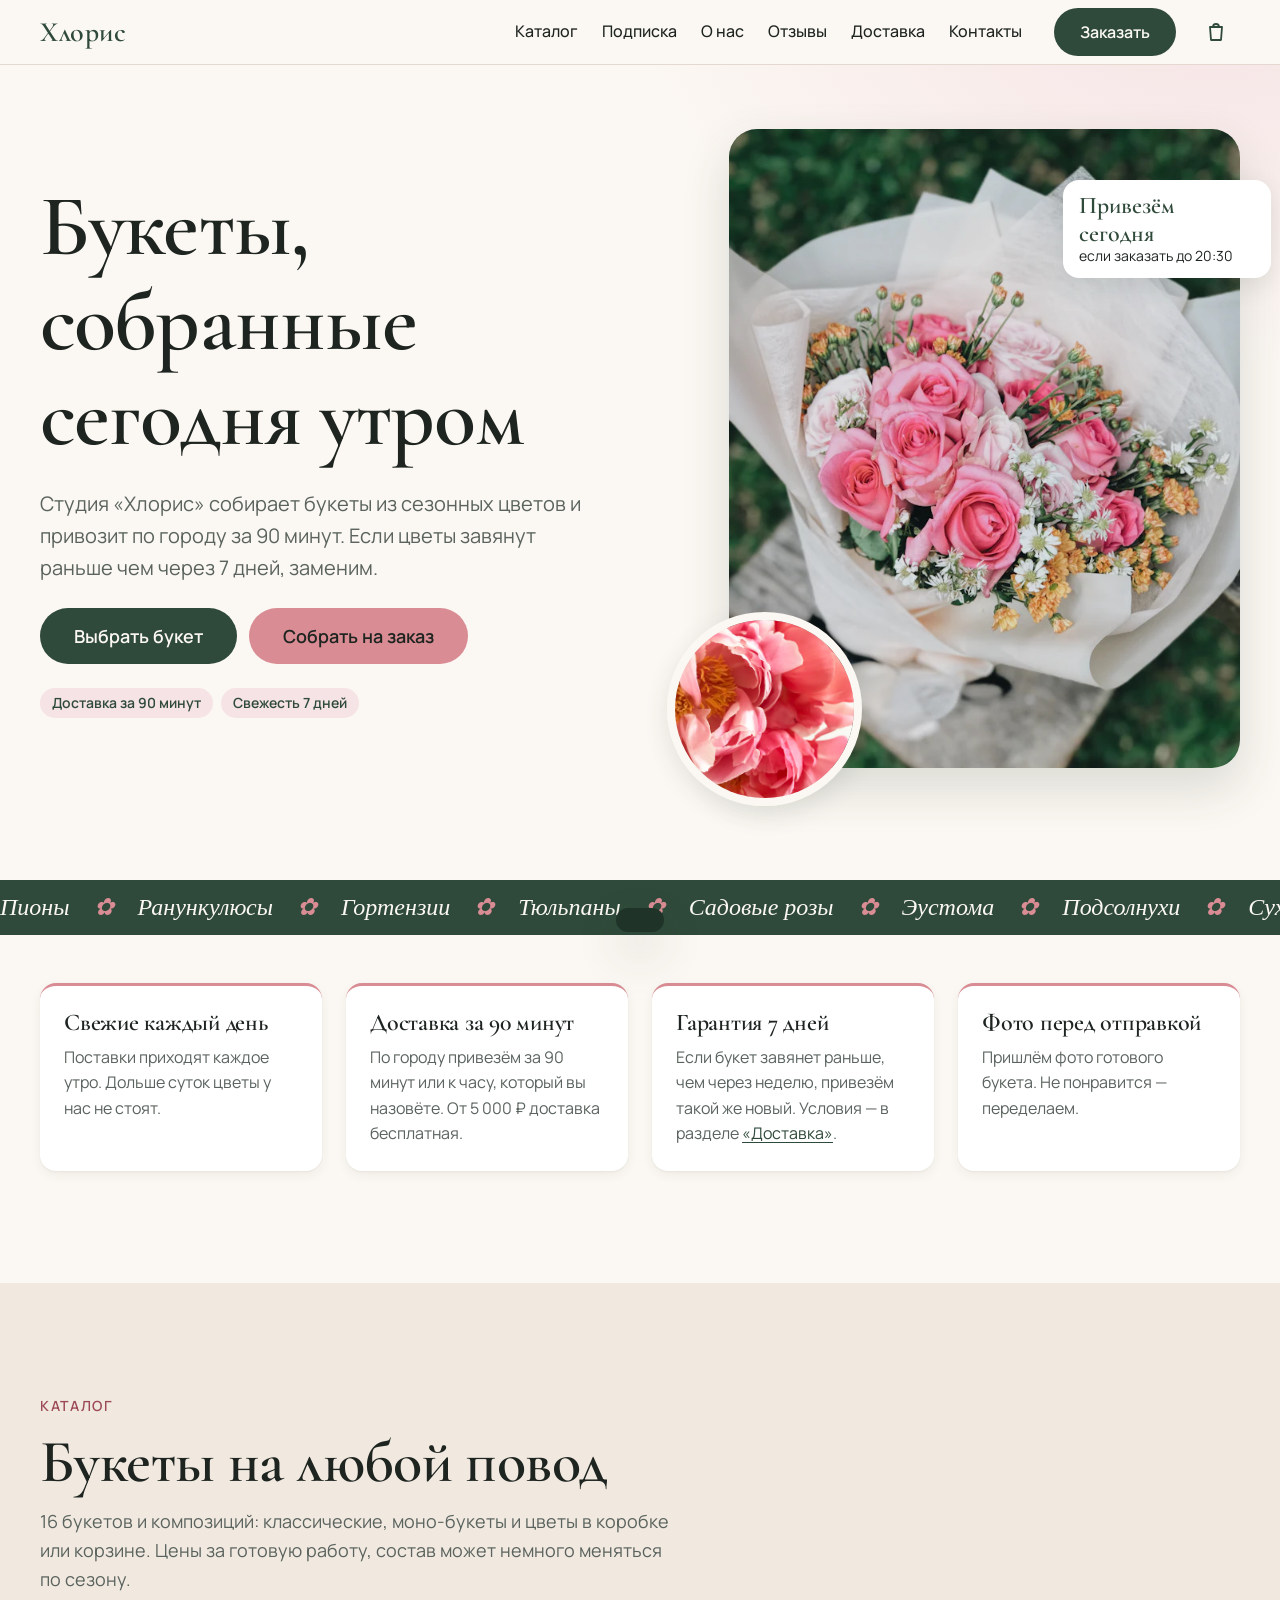
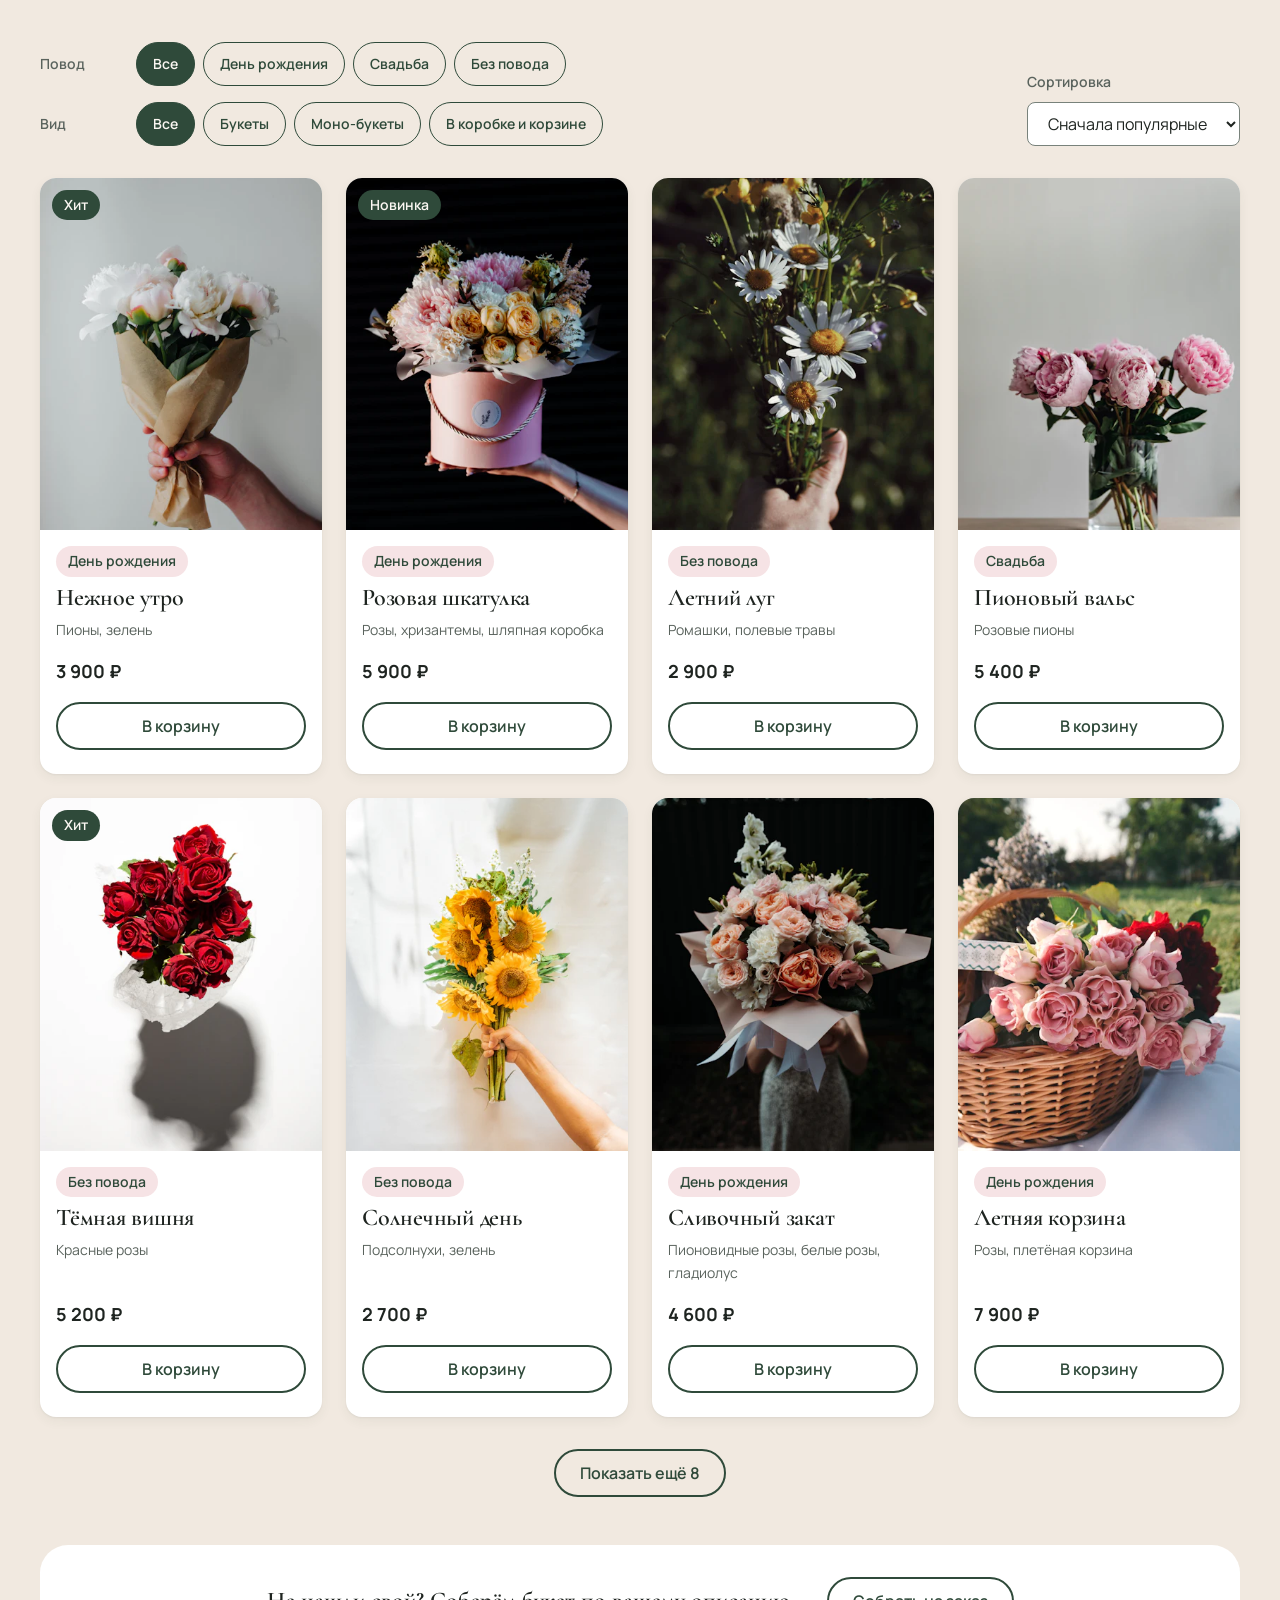
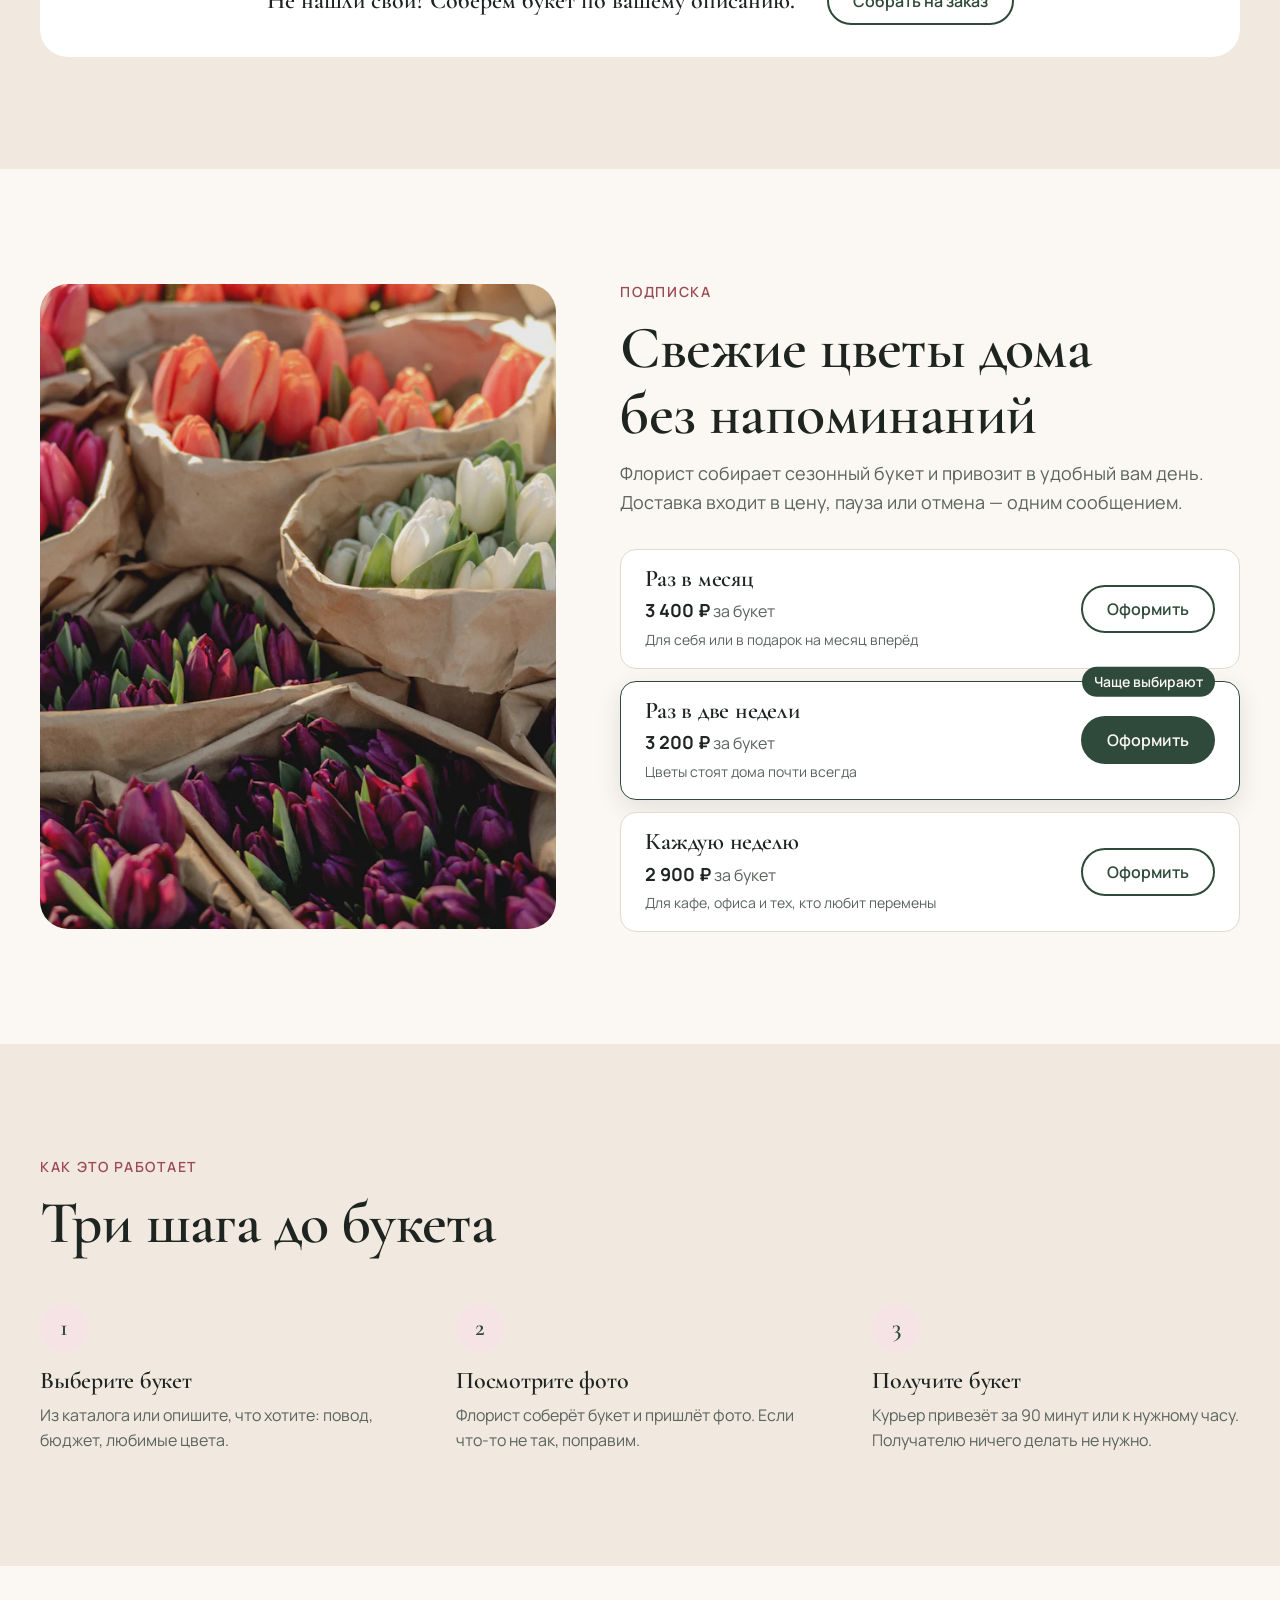
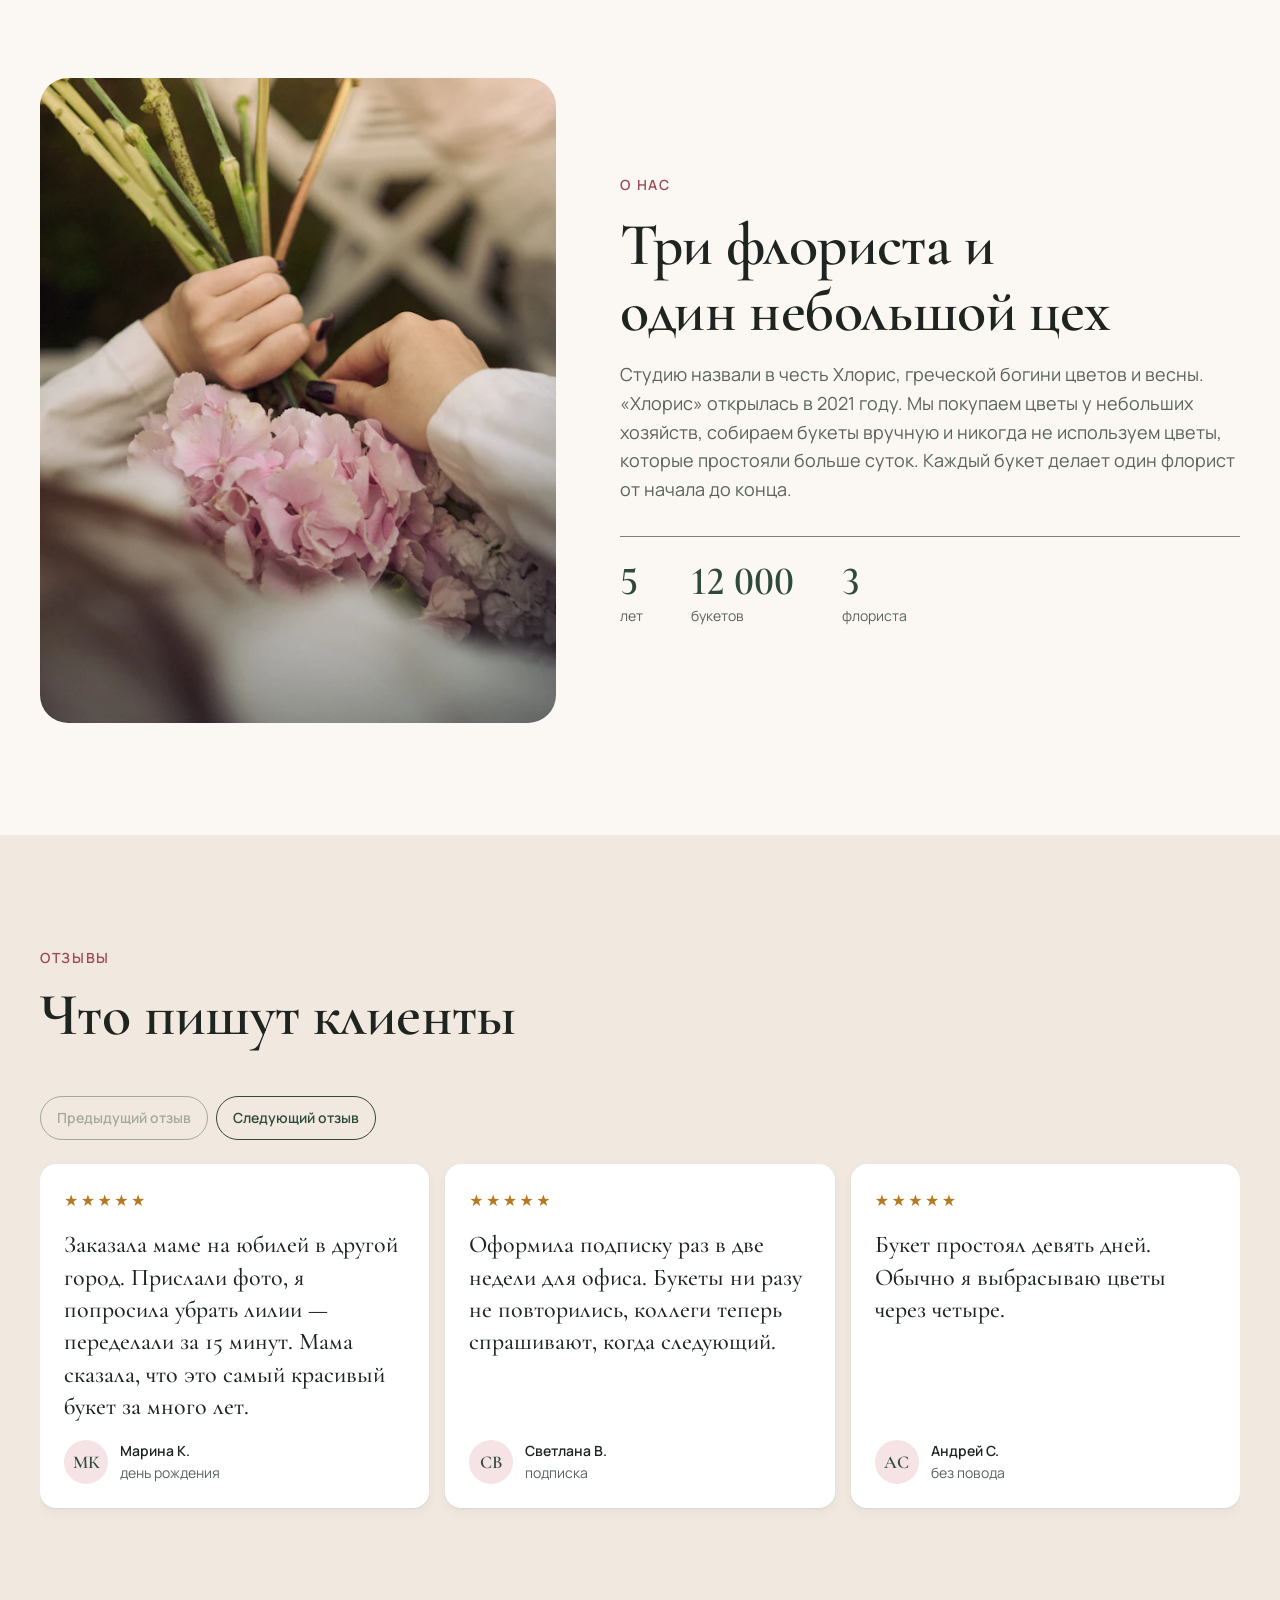
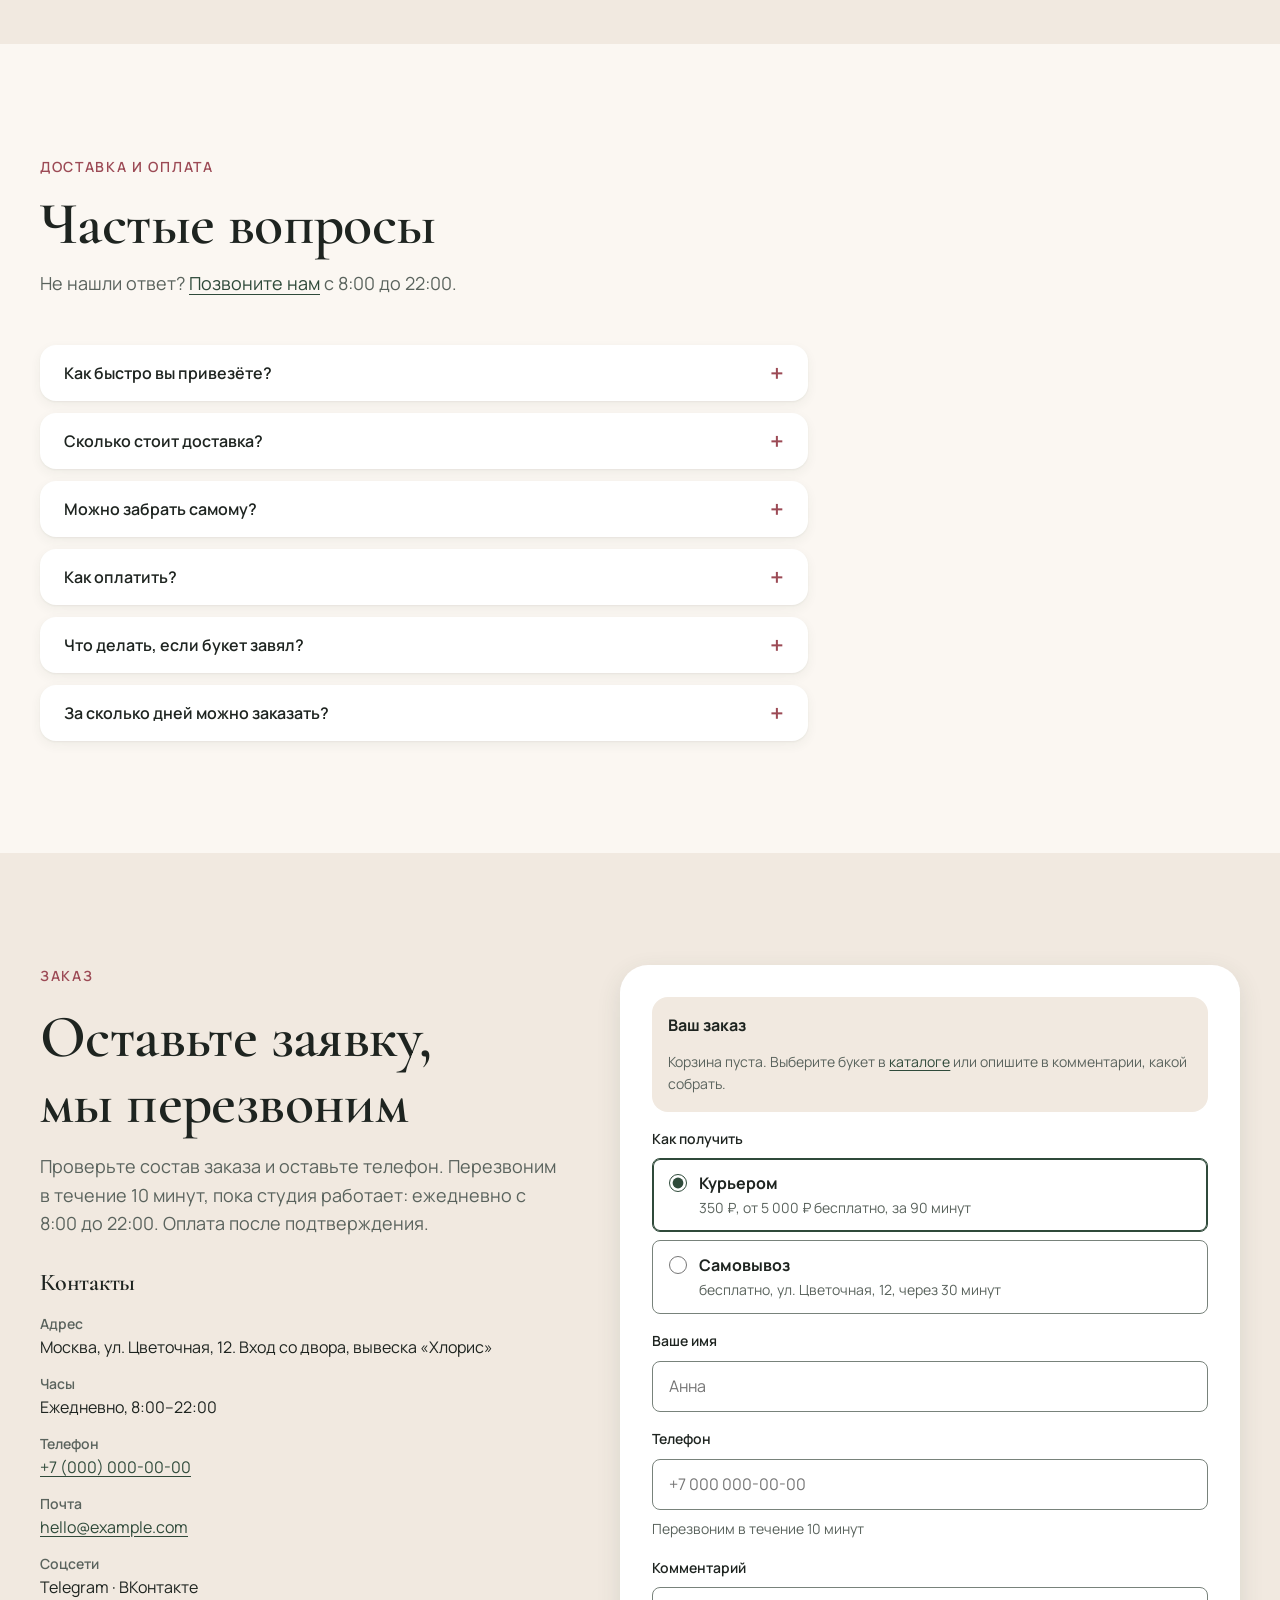
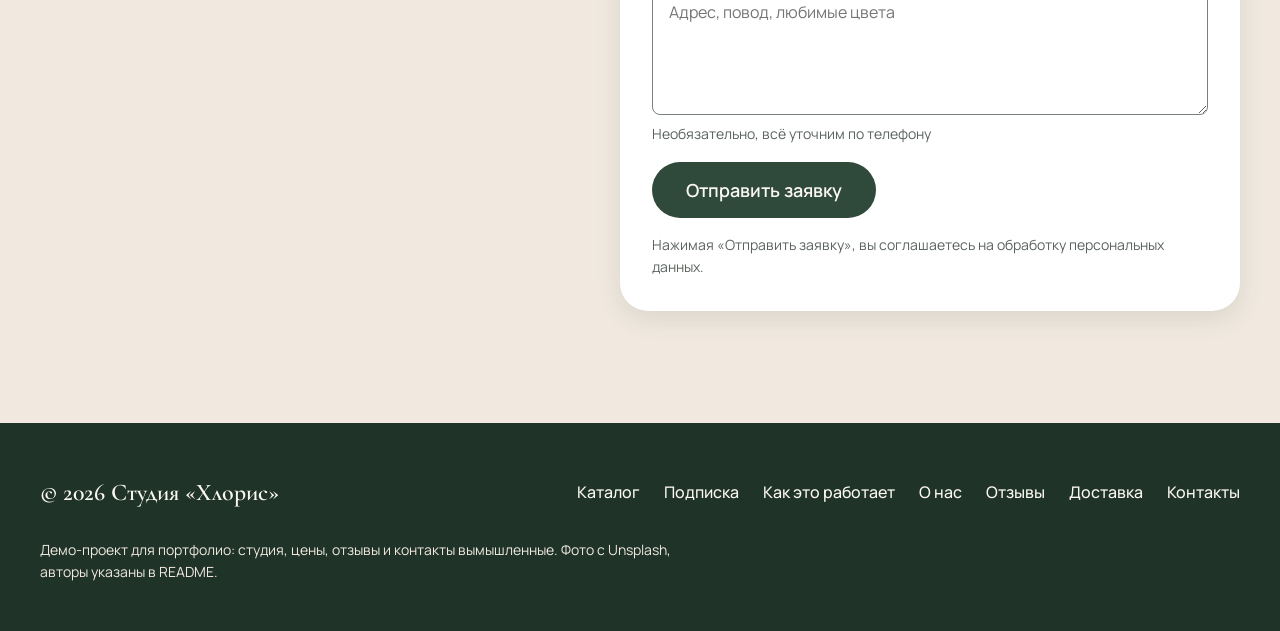
==== commit 47985bc9: "Доработка: ассортимент 16 позиций, корзина, подписка, новый главный экран - Каталог: 8 новых букетов" ====
--- a/index.html
+++ b/index.html
@@ -10,8 +10,8 @@
   <meta property="og:locale" content="ru_RU">
   <meta property="og:title" content="Хлорис — свежие букеты с доставкой за 90 минут">
   <meta property="og:description" content="Букеты из сезонных цветов, доставка за 90 минут, гарантия свежести 7 дней.">
-  <!-- shortcut: адрес GitHub Pages ожидаемый, проверить после выкладки на этапе 8 -->
-  <meta property="og:image" content="https://grozeser.github.io/flower-shop-landing/img/og.jpg">
+  <meta property="og:url" content="https://grozeser.github.io/chloris-flower-landing/">
+  <meta property="og:image" content="https://grozeser.github.io/chloris-flower-landing/img/og.jpg">
   <meta property="og:image:width" content="1200">
   <meta property="og:image:height" content="630">
   <meta property="og:image:alt" content="Букет из розовых роз в светлой упаковке">
@@ -37,7 +37,7 @@
     "telephone": "+7-000-000-00-00",
     "email": "hello@example.com",
     "openingHours": "Mo-Su 08:00-22:00",
-    "priceRange": "2400–7800 ₽"
+    "priceRange": "2200–7900 ₽"
   }
   </script>
 </head>
@@ -54,7 +54,7 @@
       <nav class="nav" id="menu" aria-label="Основное меню">
         <ul class="nav__list">
           <li><a href="#catalog">Каталог</a></li>
-          <li><a href="#how">Как это работает</a></li>
+          <li><a href="#subscription">Подписка</a></li>
           <li><a href="#about">О нас</a></li>
           <li><a href="#reviews">Отзывы</a></li>
           <li><a href="#delivery">Доставка</a></li>
@@ -62,6 +62,10 @@
         </ul>
         <a class="btn btn--primary nav__cta" href="#order">Заказать</a>
       </nav>
+      <button class="cart-btn js-only" type="button" aria-haspopup="dialog" aria-controls="cart" aria-label="Корзина, пусто" data-open-cart>
+        <svg viewBox="0 0 24 24" width="24" height="24" fill="none" stroke="currentColor" stroke-width="1.8" stroke-linecap="round" stroke-linejoin="round" aria-hidden="true"><path d="M6 7h12l-1 13H7L6 7Z"/><path d="M9 7a3 3 0 0 1 6 0"/></svg>
+        <span class="cart-btn__count" data-cart-count hidden>0</span>
+      </button>
     </div>
   </header>
 
@@ -80,9 +84,20 @@
             <li class="badge">Свежесть 7 дней</li>
           </ul>
         </div>
-        <img class="hero__image" src="img/hero-1200.webp" srcset="img/hero-640.webp 640w, img/hero-800.webp 800w, img/hero-1200.webp 1200w" sizes="(min-width: 1024px) 540px, 100vw" width="1200" height="1500" fetchpriority="high" alt="Букет из розовых роз и мелких белых и оранжевых цветов в светлой упаковке">
-      </div>
-    </section>
+        <div class="hero__media">
+          <img class="hero__image" src="img/hero-1200.webp" srcset="img/hero-640.webp 640w, img/hero-800.webp 800w, img/hero-1200.webp 1200w" sizes="(min-width: 1024px) 540px, 100vw" width="1200" height="1500" fetchpriority="high" alt="Букет из розовых роз и мелких белых и оранжевых цветов в светлой упаковке">
+          <img class="hero__inset" src="img/hero-inset-400.webp" width="400" height="400" alt="">
+          <p class="hero__note"><strong>Привезём сегодня</strong> если заказать до 20:30</p>
+        </div>
+      </div>
+    </section>
+
+    <div class="ticker" aria-hidden="true">
+      <div class="ticker__track">
+        <span>Пионы</span><span>Ранункулюсы</span><span>Гортензии</span><span>Тюльпаны</span><span>Садовые розы</span><span>Эустома</span><span>Подсолнухи</span><span>Сухоцветы</span>
+        <span>Пионы</span><span>Ранункулюсы</span><span>Гортензии</span><span>Тюльпаны</span><span>Садовые розы</span><span>Эустома</span><span>Подсолнухи</span><span>Сухоцветы</span>
+      </div>
+    </div>
 
     <section class="section" id="benefits" aria-labelledby="benefits-title">
       <div class="container">
@@ -113,18 +128,36 @@
         <div class="section__head">
           <p class="eyebrow">Каталог</p>
           <h2 id="catalog-title">Букеты на любой повод</h2>
-          <p class="lead">Цены указаны за готовый букет. Состав может немного меняться по сезону, цвет и размер остаются прежними.</p>
-        </div>
-
-        <div class="filter js-only" role="group" aria-label="Повод">
-          <button class="filter__btn" type="button" data-filter="all" aria-pressed="true">Все</button>
-          <button class="filter__btn" type="button" data-filter="birthday" aria-pressed="false">День рождения</button>
-          <button class="filter__btn" type="button" data-filter="wedding" aria-pressed="false">Свадьба</button>
-          <button class="filter__btn" type="button" data-filter="anytime" aria-pressed="false">Без повода</button>
+          <p class="lead">16 букетов и композиций: классические, моно-букеты и цветы в коробке или корзине. Цены за готовую работу, состав может немного меняться по сезону.</p>
+        </div>
+
+        <div class="catalog__tools js-only">
+          <div class="filter" role="group" aria-labelledby="filter-occasion">
+            <span class="filter__label" id="filter-occasion">Повод</span>
+            <button class="filter__btn" type="button" data-group="occasion" data-value="all" aria-pressed="true">Все</button>
+            <button class="filter__btn" type="button" data-group="occasion" data-value="birthday" aria-pressed="false">День рождения</button>
+            <button class="filter__btn" type="button" data-group="occasion" data-value="wedding" aria-pressed="false">Свадьба</button>
+            <button class="filter__btn" type="button" data-group="occasion" data-value="anytime" aria-pressed="false">Без повода</button>
+          </div>
+          <div class="filter" role="group" aria-labelledby="filter-type">
+            <span class="filter__label" id="filter-type">Вид</span>
+            <button class="filter__btn" type="button" data-group="type" data-value="all" aria-pressed="true">Все</button>
+            <button class="filter__btn" type="button" data-group="type" data-value="bouquet" aria-pressed="false">Букеты</button>
+            <button class="filter__btn" type="button" data-group="type" data-value="mono" aria-pressed="false">Моно-букеты</button>
+            <button class="filter__btn" type="button" data-group="type" data-value="box" aria-pressed="false">В коробке и корзине</button>
+          </div>
+          <label class="sort">
+            <span class="filter__label">Сортировка</span>
+            <select class="field__input sort__select" data-sort>
+              <option value="popular">Сначала популярные</option>
+              <option value="asc">Сначала дешевле</option>
+              <option value="desc">Сначала дороже</option>
+            </select>
+          </label>
         </div>
 
         <ul class="catalog">
-          <li class="catalog__item" data-occasion="birthday">
+          <li class="catalog__item" data-product="nezhnoe-utro" data-name="Нежное утро" data-price="3900" data-occasion="birthday" data-type="mono">
             <article class="card card--lift">
               <img class="card__media" src="img/bouquet-1-800.webp" srcset="img/bouquet-1-400.webp 400w, img/bouquet-1-800.webp 800w" sizes="(min-width: 1024px) 290px, (min-width: 768px) 33vw, 50vw" width="800" height="1000" loading="lazy" alt="Букет «Нежное утро»: белые пионы в крафтовой бумаге">
               <div class="card__body">
@@ -132,11 +165,25 @@
                 <h3 class="card__title">Нежное утро</h3>
                 <p class="card__text">Пионы, зелень</p>
                 <p class="card__price">3&nbsp;900&nbsp;₽</p>
-                <a class="btn btn--secondary" href="#order" data-bouquet="Нежное утро" aria-label="Заказать букет «Нежное утро»">Заказать</a>
-              </div>
-            </article>
-          </li>
-          <li class="catalog__item" data-occasion="anytime">
+                <button class="btn btn--secondary js-only" type="button" data-add aria-label="В корзину: «Нежное утро»">В корзину</button>
+                <a class="btn btn--secondary nojs-only" href="#order">Заказать</a>
+              </div>
+            </article>
+          </li>
+          <li class="catalog__item" data-product="rozovaya-shkatulka" data-name="Розовая шкатулка" data-price="5900" data-occasion="birthday" data-type="box">
+            <article class="card card--lift">
+              <img class="card__media" src="img/bouquet-9-800.webp" srcset="img/bouquet-9-400.webp 400w, img/bouquet-9-800.webp 800w" sizes="(min-width: 1024px) 290px, (min-width: 768px) 33vw, 50vw" width="800" height="1000" loading="lazy" alt="Композиция «Розовая шкатулка»: кремовые и розовые розы в розовой шляпной коробке">
+              <div class="card__body">
+                <p class="card__badges"><span class="badge">День рождения</span> <span class="badge badge--solid">Новинка</span></p>
+                <h3 class="card__title">Розовая шкатулка</h3>
+                <p class="card__text">Розы, хризантемы, шляпная коробка</p>
+                <p class="card__price">5&nbsp;900&nbsp;₽</p>
+                <button class="btn btn--secondary js-only" type="button" data-add aria-label="В корзину: «Розовая шкатулка»">В корзину</button>
+                <a class="btn btn--secondary nojs-only" href="#order">Заказать</a>
+              </div>
+            </article>
+          </li>
+          <li class="catalog__item" data-product="letniy-lug" data-name="Летний луг" data-price="2900" data-occasion="anytime" data-type="bouquet">
             <article class="card card--lift">
               <img class="card__media" src="img/bouquet-2-800.webp" srcset="img/bouquet-2-400.webp 400w, img/bouquet-2-800.webp 800w" sizes="(min-width: 1024px) 290px, (min-width: 768px) 33vw, 50vw" width="800" height="1000" loading="lazy" alt="Букет «Летний луг»: ромашки и полевые травы">
               <div class="card__body">
@@ -144,11 +191,103 @@
                 <h3 class="card__title">Летний луг</h3>
                 <p class="card__text">Ромашки, полевые травы</p>
                 <p class="card__price">2&nbsp;900&nbsp;₽</p>
-                <a class="btn btn--secondary" href="#order" data-bouquet="Летний луг" aria-label="Заказать букет «Летний луг»">Заказать</a>
-              </div>
-            </article>
-          </li>
-          <li class="catalog__item" data-occasion="wedding">
+                <button class="btn btn--secondary js-only" type="button" data-add aria-label="В корзину: «Летний луг»">В корзину</button>
+                <a class="btn btn--secondary nojs-only" href="#order">Заказать</a>
+              </div>
+            </article>
+          </li>
+          <li class="catalog__item" data-product="pionovy-vals" data-name="Пионовый вальс" data-price="5400" data-occasion="wedding" data-type="mono">
+            <article class="card card--lift">
+              <img class="card__media" src="img/bouquet-13-800.webp" srcset="img/bouquet-13-400.webp 400w, img/bouquet-13-800.webp 800w" sizes="(min-width: 1024px) 290px, (min-width: 768px) 33vw, 50vw" width="800" height="1000" loading="lazy" alt="Букет «Пионовый вальс»: розовые пионы в стеклянной вазе">
+              <div class="card__body">
+                <p class="card__badges"><span class="badge">Свадьба</span></p>
+                <h3 class="card__title">Пионовый вальс</h3>
+                <p class="card__text">Розовые пионы</p>
+                <p class="card__price">5&nbsp;400&nbsp;₽</p>
+                <button class="btn btn--secondary js-only" type="button" data-add aria-label="В корзину: «Пионовый вальс»">В корзину</button>
+                <a class="btn btn--secondary nojs-only" href="#order">Заказать</a>
+              </div>
+            </article>
+          </li>
+          <li class="catalog__item" data-product="temnaya-vishnya" data-name="Тёмная вишня" data-price="5200" data-occasion="anytime" data-type="mono">
+            <article class="card card--lift">
+              <img class="card__media" src="img/bouquet-5-800.webp" srcset="img/bouquet-5-400.webp 400w, img/bouquet-5-800.webp 800w" sizes="(min-width: 1024px) 290px, (min-width: 768px) 33vw, 50vw" width="800" height="1000" loading="lazy" alt="Букет «Тёмная вишня»: тёмно-красные розы в прозрачной упаковке">
+              <div class="card__body">
+                <p class="card__badges"><span class="badge">Без повода</span> <span class="badge badge--solid">Хит</span></p>
+                <h3 class="card__title">Тёмная вишня</h3>
+                <p class="card__text">Красные розы</p>
+                <p class="card__price">5&nbsp;200&nbsp;₽</p>
+                <button class="btn btn--secondary js-only" type="button" data-add aria-label="В корзину: «Тёмная вишня»">В корзину</button>
+                <a class="btn btn--secondary nojs-only" href="#order">Заказать</a>
+              </div>
+            </article>
+          </li>
+          <li class="catalog__item" data-product="solnechny-den" data-name="Солнечный день" data-price="2700" data-occasion="anytime" data-type="mono">
+            <article class="card card--lift">
+              <img class="card__media" src="img/bouquet-11-800.webp" srcset="img/bouquet-11-400.webp 400w, img/bouquet-11-800.webp 800w" sizes="(min-width: 1024px) 290px, (min-width: 768px) 33vw, 50vw" width="800" height="1000" loading="lazy" alt="Букет «Солнечный день»: подсолнухи с зеленью в руке">
+              <div class="card__body">
+                <p class="card__badges"><span class="badge">Без повода</span></p>
+                <h3 class="card__title">Солнечный день</h3>
+                <p class="card__text">Подсолнухи, зелень</p>
+                <p class="card__price">2&nbsp;700&nbsp;₽</p>
+                <button class="btn btn--secondary js-only" type="button" data-add aria-label="В корзину: «Солнечный день»">В корзину</button>
+                <a class="btn btn--secondary nojs-only" href="#order">Заказать</a>
+              </div>
+            </article>
+          </li>
+          <li class="catalog__item" data-product="slivochny-zakat" data-name="Сливочный закат" data-price="4600" data-occasion="birthday" data-type="bouquet">
+            <article class="card card--lift">
+              <img class="card__media" src="img/bouquet-4-800.webp" srcset="img/bouquet-4-400.webp 400w, img/bouquet-4-800.webp 800w" sizes="(min-width: 1024px) 290px, (min-width: 768px) 33vw, 50vw" width="800" height="1000" loading="lazy" alt="Букет «Сливочный закат»: персиковые пионовидные розы, белые розы и гладиолусы">
+              <div class="card__body">
+                <p class="card__badges"><span class="badge">День рождения</span></p>
+                <h3 class="card__title">Сливочный закат</h3>
+                <p class="card__text">Пионовидные розы, белые розы, гладиолус</p>
+                <p class="card__price">4&nbsp;600&nbsp;₽</p>
+                <button class="btn btn--secondary js-only" type="button" data-add aria-label="В корзину: «Сливочный закат»">В корзину</button>
+                <a class="btn btn--secondary nojs-only" href="#order">Заказать</a>
+              </div>
+            </article>
+          </li>
+          <li class="catalog__item" data-product="letnyaya-korzina" data-name="Летняя корзина" data-price="7900" data-occasion="birthday" data-type="box">
+            <article class="card card--lift">
+              <img class="card__media" src="img/bouquet-14-800.webp" srcset="img/bouquet-14-400.webp 400w, img/bouquet-14-800.webp 800w" sizes="(min-width: 1024px) 290px, (min-width: 768px) 33vw, 50vw" width="800" height="1000" loading="lazy" alt="Корзина «Летняя корзина»: розовые и красные розы в плетёной корзине">
+              <div class="card__body">
+                <p class="card__badges"><span class="badge">День рождения</span></p>
+                <h3 class="card__title">Летняя корзина</h3>
+                <p class="card__text">Розы, плетёная корзина</p>
+                <p class="card__price">7&nbsp;900&nbsp;₽</p>
+                <button class="btn btn--secondary js-only" type="button" data-add aria-label="В корзину: «Летняя корзина»">В корзину</button>
+                <a class="btn btn--secondary nojs-only" href="#order">Заказать</a>
+              </div>
+            </article>
+          </li>
+          <li class="catalog__item" data-product="pudrovy-vecher" data-name="Пудровый вечер" data-price="3400" data-occasion="birthday" data-type="bouquet">
+            <article class="card card--lift">
+              <img class="card__media" src="img/bouquet-8-800.webp" srcset="img/bouquet-8-400.webp 400w, img/bouquet-8-800.webp 800w" sizes="(min-width: 1024px) 290px, (min-width: 768px) 33vw, 50vw" width="800" height="1000" loading="lazy" alt="Букет «Пудровый вечер»: розовые розы с гипсофилой в розовой упаковке">
+              <div class="card__body">
+                <p class="card__badges"><span class="badge">День рождения</span></p>
+                <h3 class="card__title">Пудровый вечер</h3>
+                <p class="card__text">Розовые розы, гипсофила</p>
+                <p class="card__price">3&nbsp;400&nbsp;₽</p>
+                <button class="btn btn--secondary js-only" type="button" data-add aria-label="В корзину: «Пудровый вечер»">В корзину</button>
+                <a class="btn btn--secondary nojs-only" href="#order">Заказать</a>
+              </div>
+            </article>
+          </li>
+          <li class="catalog__item" data-product="vesennie-tyulpany" data-name="Весенние тюльпаны" data-price="2200" data-occasion="anytime" data-type="mono">
+            <article class="card card--lift">
+              <img class="card__media" src="img/bouquet-12-800.webp" srcset="img/bouquet-12-400.webp 400w, img/bouquet-12-800.webp 800w" sizes="(min-width: 1024px) 290px, (min-width: 768px) 33vw, 50vw" width="800" height="1000" loading="lazy" alt="Букет «Весенние тюльпаны»: розовые тюльпаны в стеклянной вазе">
+              <div class="card__body">
+                <p class="card__badges"><span class="badge">Без повода</span></p>
+                <h3 class="card__title">Весенние тюльпаны</h3>
+                <p class="card__text">15 розовых тюльпанов</p>
+                <p class="card__price">2&nbsp;200&nbsp;₽</p>
+                <button class="btn btn--secondary js-only" type="button" data-add aria-label="В корзину: «Весенние тюльпаны»">В корзину</button>
+                <a class="btn btn--secondary nojs-only" href="#order">Заказать</a>
+              </div>
+            </article>
+          </li>
+          <li class="catalog__item" data-product="beloe-oblako" data-name="Белое облако" data-price="6500" data-occasion="wedding" data-type="mono">
             <article class="card card--lift">
               <img class="card__media" src="img/bouquet-3-800.webp" srcset="img/bouquet-3-400.webp 400w, img/bouquet-3-800.webp 800w" sizes="(min-width: 1024px) 290px, (min-width: 768px) 33vw, 50vw" width="800" height="1000" loading="lazy" alt="Букет «Белое облако»: белая гортензия в жестяной кружке">
               <div class="card__body">
@@ -156,35 +295,25 @@
                 <h3 class="card__title">Белое облако</h3>
                 <p class="card__text">Белая гортензия</p>
                 <p class="card__price">6&nbsp;500&nbsp;₽</p>
-                <a class="btn btn--secondary" href="#order" data-bouquet="Белое облако" aria-label="Заказать букет «Белое облако»">Заказать</a>
-              </div>
-            </article>
-          </li>
-          <li class="catalog__item" data-occasion="birthday">
-            <article class="card card--lift">
-              <img class="card__media" src="img/bouquet-4-800.webp" srcset="img/bouquet-4-400.webp 400w, img/bouquet-4-800.webp 800w" sizes="(min-width: 1024px) 290px, (min-width: 768px) 33vw, 50vw" width="800" height="1000" loading="lazy" alt="Букет «Сливочный закат»: персиковые пионовидные розы, белые розы и гладиолусы">
-              <div class="card__body">
-                <p class="card__badges"><span class="badge">День рождения</span></p>
-                <h3 class="card__title">Сливочный закат</h3>
-                <p class="card__text">Пионовидные розы, белые розы, гладиолус</p>
-                <p class="card__price">4&nbsp;600&nbsp;₽</p>
-                <a class="btn btn--secondary" href="#order" data-bouquet="Сливочный закат" aria-label="Заказать букет «Сливочный закат»">Заказать</a>
-              </div>
-            </article>
-          </li>
-          <li class="catalog__item" data-occasion="anytime">
-            <article class="card card--lift">
-              <img class="card__media" src="img/bouquet-5-800.webp" srcset="img/bouquet-5-400.webp 400w, img/bouquet-5-800.webp 800w" sizes="(min-width: 1024px) 290px, (min-width: 768px) 33vw, 50vw" width="800" height="1000" loading="lazy" alt="Букет «Тёмная вишня»: тёмно-красные розы в прозрачной упаковке">
-              <div class="card__body">
-                <p class="card__badges"><span class="badge">Без повода</span> <span class="badge badge--solid">Хит</span></p>
-                <h3 class="card__title">Тёмная вишня</h3>
-                <p class="card__text">Красные розы</p>
-                <p class="card__price">5&nbsp;200&nbsp;₽</p>
-                <a class="btn btn--secondary" href="#order" data-bouquet="Тёмная вишня" aria-label="Заказать букет «Тёмная вишня»">Заказать</a>
-              </div>
-            </article>
-          </li>
-          <li class="catalog__item" data-occasion="wedding">
+                <button class="btn btn--secondary js-only" type="button" data-add aria-label="В корзину: «Белое облако»">В корзину</button>
+                <a class="btn btn--secondary nojs-only" href="#order">Заказать</a>
+              </div>
+            </article>
+          </li>
+          <li class="catalog__item" data-product="sad-v-korobke" data-name="Сад в коробке" data-price="6800" data-occasion="anytime" data-type="box">
+            <article class="card card--lift">
+              <img class="card__media" src="img/bouquet-10-800.webp" srcset="img/bouquet-10-400.webp 400w, img/bouquet-10-800.webp 800w" sizes="(min-width: 1024px) 290px, (min-width: 768px) 33vw, 50vw" width="800" height="1000" loading="lazy" alt="Композиция «Сад в коробке»: лиловые и розовые садовые розы с зеленью в чёрной коробке">
+              <div class="card__body">
+                <p class="card__badges"><span class="badge">Без повода</span></p>
+                <h3 class="card__title">Сад в коробке</h3>
+                <p class="card__text">Садовые розы, эвкалипт, коробка</p>
+                <p class="card__price">6&nbsp;800&nbsp;₽</p>
+                <button class="btn btn--secondary js-only" type="button" data-add aria-label="В корзину: «Сад в коробке»">В корзину</button>
+                <a class="btn btn--secondary nojs-only" href="#order">Заказать</a>
+              </div>
+            </article>
+          </li>
+          <li class="catalog__item" data-product="perviy-sneg" data-name="Первый снег" data-price="7800" data-occasion="wedding" data-type="bouquet">
             <article class="card card--lift">
               <img class="card__media" src="img/bouquet-6-800.webp" srcset="img/bouquet-6-400.webp 400w, img/bouquet-6-800.webp 800w" sizes="(min-width: 1024px) 290px, (min-width: 768px) 33vw, 50vw" width="800" height="1000" loading="lazy" alt="Букет «Первый снег»: каскадный свадебный букет из белых роз и зелени">
               <div class="card__body">
@@ -192,37 +321,56 @@
                 <h3 class="card__title">Первый снег</h3>
                 <p class="card__text">Белые розы, зелень, каскад</p>
                 <p class="card__price">7&nbsp;800&nbsp;₽</p>
-                <a class="btn btn--secondary" href="#order" data-bouquet="Первый снег" aria-label="Заказать букет «Первый снег»">Заказать</a>
-              </div>
-            </article>
-          </li>
-          <li class="catalog__item" data-occasion="anytime">
-            <article class="card card--lift">
-              <img class="card__media" src="img/bouquet-7-800.webp" srcset="img/bouquet-7-400.webp 400w, img/bouquet-7-800.webp 800w" sizes="(min-width: 1024px) 290px, (min-width: 768px) 33vw, 50vw" width="800" height="1000" loading="lazy" alt="Букет «Лимонный чай»: кремовые розы с зеленью в шляпной коробке">
+                <button class="btn btn--secondary js-only" type="button" data-add aria-label="В корзину: «Первый снег»">В корзину</button>
+                <a class="btn btn--secondary nojs-only" href="#order">Заказать</a>
+              </div>
+            </article>
+          </li>
+          <li class="catalog__item" data-product="vechny-iyul" data-name="Вечный июль" data-price="3200" data-occasion="anytime" data-type="bouquet">
+            <article class="card card--lift">
+              <img class="card__media" src="img/bouquet-15-800.webp" srcset="img/bouquet-15-400.webp 400w, img/bouquet-15-800.webp 800w" sizes="(min-width: 1024px) 290px, (min-width: 768px) 33vw, 50vw" width="800" height="1000" loading="lazy" alt="Букет «Вечный июль»: сухоцветы в белой бумаге с лентой">
+              <div class="card__body">
+                <p class="card__badges"><span class="badge">Без повода</span> <span class="badge badge--solid">Новинка</span></p>
+                <h3 class="card__title">Вечный июль</h3>
+                <p class="card__text">Сухоцветы, стоит до года</p>
+                <p class="card__price">3&nbsp;200&nbsp;₽</p>
+                <button class="btn btn--secondary js-only" type="button" data-add aria-label="В корзину: «Вечный июль»">В корзину</button>
+                <a class="btn btn--secondary nojs-only" href="#order">Заказать</a>
+              </div>
+            </article>
+          </li>
+          <li class="catalog__item" data-product="limonny-chay" data-name="Лимонный чай" data-price="4300" data-occasion="anytime" data-type="box">
+            <article class="card card--lift">
+              <img class="card__media" src="img/bouquet-7-800.webp" srcset="img/bouquet-7-400.webp 400w, img/bouquet-7-800.webp 800w" sizes="(min-width: 1024px) 290px, (min-width: 768px) 33vw, 50vw" width="800" height="1000" loading="lazy" alt="Композиция «Лимонный чай»: кремовые розы с зеленью в шляпной коробке">
               <div class="card__body">
                 <p class="card__badges"><span class="badge">Без повода</span></p>
                 <h3 class="card__title">Лимонный чай</h3>
                 <p class="card__text">Кремовые розы, зелень, коробка</p>
-                <p class="card__price">2&nbsp;400&nbsp;₽</p>
-                <a class="btn btn--secondary" href="#order" data-bouquet="Лимонный чай" aria-label="Заказать букет «Лимонный чай»">Заказать</a>
-              </div>
-            </article>
-          </li>
-          <li class="catalog__item" data-occasion="birthday">
-            <article class="card card--lift">
-              <img class="card__media" src="img/bouquet-8-800.webp" srcset="img/bouquet-8-400.webp 400w, img/bouquet-8-800.webp 800w" sizes="(min-width: 1024px) 290px, (min-width: 768px) 33vw, 50vw" width="800" height="1000" loading="lazy" alt="Букет «Пудровый вечер»: розовые розы с гипсофилой в розовой упаковке">
-              <div class="card__body">
-                <p class="card__badges"><span class="badge">День рождения</span></p>
-                <h3 class="card__title">Пудровый вечер</h3>
-                <p class="card__text">Розовые розы, гипсофила</p>
-                <p class="card__price">3&nbsp;400&nbsp;₽</p>
-                <a class="btn btn--secondary" href="#order" data-bouquet="Пудровый вечер" aria-label="Заказать букет «Пудровый вечер»">Заказать</a>
+                <p class="card__price">4&nbsp;300&nbsp;₽</p>
+                <button class="btn btn--secondary js-only" type="button" data-add aria-label="В корзину: «Лимонный чай»">В корзину</button>
+                <a class="btn btn--secondary nojs-only" href="#order">Заказать</a>
+              </div>
+            </article>
+          </li>
+          <li class="catalog__item" data-product="utrenniy-tuman" data-name="Утренний туман" data-price="4900" data-occasion="wedding" data-type="bouquet">
+            <article class="card card--lift">
+              <img class="card__media" src="img/bouquet-16-800.webp" srcset="img/bouquet-16-400.webp 400w, img/bouquet-16-800.webp 800w" sizes="(min-width: 1024px) 290px, (min-width: 768px) 33vw, 50vw" width="800" height="1000" loading="lazy" alt="Букет «Утренний туман»: белые розы с зеленью в руках">
+              <div class="card__body">
+                <p class="card__badges"><span class="badge">Свадьба</span></p>
+                <h3 class="card__title">Утренний туман</h3>
+                <p class="card__text">Белые розы, зелень</p>
+                <p class="card__price">4&nbsp;900&nbsp;₽</p>
+                <button class="btn btn--secondary js-only" type="button" data-add aria-label="В корзину: «Утренний туман»">В корзину</button>
+                <a class="btn btn--secondary nojs-only" href="#order">Заказать</a>
               </div>
             </article>
           </li>
         </ul>
         <p class="sr-only" role="status" data-catalog-status></p>
-        <p class="catalog__empty" hidden>В этом разделе пока нет букетов. Посмотрите «Все» или опишите, что хотите, в заявке.</p>
+        <p class="catalog__empty" hidden>С такими условиями букетов пока нет. Снимите один из фильтров или опишите, что хотите, в заявке.</p>
+        <div class="catalog__more js-only">
+          <button class="btn btn--secondary" type="button" data-more hidden>Показать ещё</button>
+        </div>
 
         <div class="catalog__custom">
           <p class="catalog__custom-text">Не нашли свой? Соберём букет по вашему описанию.</p>
@@ -231,7 +379,41 @@
       </div>
     </section>
 
-    <section class="section" id="how" aria-labelledby="how-title">
+    <section class="section" id="subscription" aria-labelledby="subscription-title">
+      <div class="container subscription">
+        <img class="subscription__image" src="img/subscription-1000.webp" srcset="img/subscription-600.webp 600w, img/subscription-1000.webp 1000w" sizes="(min-width: 1024px) 40vw, 100vw" width="1000" height="1250" loading="lazy" alt="Тюльпаны разных цветов в крафтовых пакетах на цветочном рынке">
+        <div class="subscription__content">
+          <div class="section__head">
+            <p class="eyebrow">Подписка</p>
+            <h2 id="subscription-title">Свежие цветы дома без напоминаний</h2>
+            <p class="lead">Флорист собирает сезонный букет и привозит в удобный вам день. Доставка входит в цену, пауза или отмена — одним сообщением.</p>
+          </div>
+          <ul class="plans">
+            <li class="plan">
+              <h3 class="plan__title">Раз в месяц</h3>
+              <p class="plan__price"><strong>3&nbsp;400&nbsp;₽</strong> за букет</p>
+              <p class="plan__text">Для себя или в подарок на месяц вперёд</p>
+              <a class="btn btn--secondary" href="#order" data-plan="Раз в месяц — 3 400 ₽ за букет" aria-label="Оформить подписку «Раз в месяц»">Оформить</a>
+            </li>
+            <li class="plan plan--featured">
+              <span class="badge badge--solid plan__badge">Чаще выбирают</span>
+              <h3 class="plan__title">Раз в две недели</h3>
+              <p class="plan__price"><strong>3&nbsp;200&nbsp;₽</strong> за букет</p>
+              <p class="plan__text">Цветы стоят дома почти всегда</p>
+              <a class="btn btn--primary" href="#order" data-plan="Раз в две недели — 3 200 ₽ за букет" aria-label="Оформить подписку «Раз в две недели»">Оформить</a>
+            </li>
+            <li class="plan">
+              <h3 class="plan__title">Каждую неделю</h3>
+              <p class="plan__price"><strong>2&nbsp;900&nbsp;₽</strong> за букет</p>
+              <p class="plan__text">Для кафе, офиса и тех, кто любит перемены</p>
+              <a class="btn btn--secondary" href="#order" data-plan="Каждую неделю — 2 900 ₽ за букет" aria-label="Оформить подписку «Каждую неделю»">Оформить</a>
+            </li>
+          </ul>
+        </div>
+      </div>
+    </section>
+
+    <section class="section section--alt" id="how" aria-labelledby="how-title">
       <div class="container">
         <div class="section__head">
           <p class="eyebrow">Как это работает</p>
@@ -254,7 +436,7 @@
       </div>
     </section>
 
-    <section class="section section--alt" id="about" aria-labelledby="about-title">
+    <section class="section" id="about" aria-labelledby="about-title">
       <div class="container about">
         <img class="about__image" src="img/about-1000.webp" srcset="img/about-600.webp 600w, img/about-1000.webp 1000w" sizes="(min-width: 768px) 45vw, 100vw" width="1000" height="1250" loading="lazy" alt="Флорист собирает букет с розовой гортензией">
         <div class="about__content">
@@ -270,7 +452,7 @@
       </div>
     </section>
 
-    <section class="section" id="reviews" aria-labelledby="reviews-title">
+    <section class="section section--alt" id="reviews" aria-labelledby="reviews-title">
       <div class="container">
         <div class="section__head">
           <p class="eyebrow">Отзывы</p>
@@ -284,26 +466,44 @@
           <ul class="reviews__list">
             <li class="reviews__item">
               <figure class="review">
+                <p class="review__rating"><span aria-hidden="true">★★★★★</span><span class="sr-only">Оценка 5 из 5</span></p>
                 <blockquote><p>Заказала маме на юбилей в другой город. Прислали фото, я попросила убрать лилии — переделали за 15 минут. Мама сказала, что это самый красивый букет за много лет.</p></blockquote>
-                <figcaption>Марина К., день рождения</figcaption>
+                <figcaption class="review__author"><span class="avatar" aria-hidden="true">МК</span><span>Марина К.<span class="review__meta">день рождения</span></span></figcaption>
               </figure>
             </li>
             <li class="reviews__item">
               <figure class="review">
-                <blockquote><p>Букет простоял девять дней. Обычно я выбрасываю цветы через четыре.</p></blockquote>
-                <figcaption>Андрей С., без повода</figcaption>
+                <p class="review__rating"><span aria-hidden="true">★★★★★</span><span class="sr-only">Оценка 5 из 5</span></p>
+                <blockquote><p>Оформила подписку раз в две недели для офиса. Букеты ни разу не повторились, коллеги теперь спрашивают, когда следующий.</p></blockquote>
+                <figcaption class="review__author"><span class="avatar" aria-hidden="true">СВ</span><span>Светлана В.<span class="review__meta">подписка</span></span></figcaption>
               </figure>
             </li>
             <li class="reviews__item">
               <figure class="review">
-                <blockquote><p>Делали букет невесты и бутоньерки. Цвета совпали с платьем до оттенка, всё привезли за час до выхода.</p></blockquote>
-                <figcaption>Ольга и Дмитрий, свадьба</figcaption>
+                <p class="review__rating"><span aria-hidden="true">★★★★★</span><span class="sr-only">Оценка 5 из 5</span></p>
+                <blockquote><p>Букет простоял девять дней. Обычно я выбрасываю цветы через четыре.</p></blockquote>
+                <figcaption class="review__author"><span class="avatar" aria-hidden="true">АС</span><span>Андрей С.<span class="review__meta">без повода</span></span></figcaption>
               </figure>
             </li>
             <li class="reviews__item">
               <figure class="review">
+                <p class="review__rating"><span aria-hidden="true">★★★★★</span><span class="sr-only">Оценка 5 из 5</span></p>
+                <blockquote><p>Делали букет невесты и бутоньерки. Цвета совпали с платьем до оттенка, всё привезли за час до выхода.</p></blockquote>
+                <figcaption class="review__author"><span class="avatar" aria-hidden="true">ОД</span><span>Ольга и Дмитрий<span class="review__meta">свадьба</span></span></figcaption>
+              </figure>
+            </li>
+            <li class="reviews__item">
+              <figure class="review">
+                <p class="review__rating"><span aria-hidden="true">★★★★★</span><span class="sr-only">Оценка 5 из 5</span></p>
+                <blockquote><p>Брал «Розовую шкатулку» на годовщину. Розы стояли больше недели, а коробку жена оставила для мелочей.</p></blockquote>
+                <figcaption class="review__author"><span class="avatar" aria-hidden="true">ПН</span><span>Павел Н.<span class="review__meta">годовщина</span></span></figcaption>
+              </figure>
+            </li>
+            <li class="reviews__item">
+              <figure class="review">
+                <p class="review__rating"><span aria-hidden="true">★★★★★</span><span class="sr-only">Оценка 5 из 5</span></p>
                 <blockquote><p>Курьер приехал за 70 минут и позвонил за пять минут до этого. Получатель был дома, сюрприз удался.</p></blockquote>
-                <figcaption>Игорь П., без повода</figcaption>
+                <figcaption class="review__author"><span class="avatar" aria-hidden="true">ИП</span><span>Игорь П.<span class="review__meta">без повода</span></span></figcaption>
               </figure>
             </li>
           </ul>
@@ -311,7 +511,7 @@
       </div>
     </section>
 
-    <section class="section section--alt" id="delivery" aria-labelledby="delivery-title">
+    <section class="section" id="delivery" aria-labelledby="delivery-title">
       <div class="container">
         <div class="section__head">
           <p class="eyebrow">Доставка и оплата</p>
@@ -347,12 +547,12 @@
       </div>
     </section>
 
-    <section class="section" id="contacts" aria-labelledby="contacts-title">
+    <section class="section section--alt" id="contacts" aria-labelledby="contacts-title">
       <div class="container contacts">
         <div class="contacts__info">
           <p class="eyebrow">Заказ</p>
           <h2 id="contacts-title">Оставьте заявку, мы перезвоним</h2>
-          <p class="lead">Ответим в течение 10 минут, пока студия работает: ежедневно с 8:00 до 22:00.</p>
+          <p class="lead">Проверьте состав заказа и оставьте телефон. Перезвоним в течение 10 минут, пока студия работает: ежедневно с 8:00 до 22:00. Оплата после подтверждения.</p>
           <h3 class="contacts__heading">Контакты</h3>
           <address class="contacts__list">
             <p><span class="contacts__label">Адрес</span> Москва, ул. Цветочная, 12. Вход со двора, вывеска «Хлорис»</p>
@@ -365,6 +565,22 @@
 
         <div class="contacts__form">
           <form class="order-form" id="order" method="post">
+            <div class="order-summary js-only" data-order-summary>
+              <p class="order-summary__title">Ваш заказ</p>
+              <ul class="order-summary__list" data-summary-list></ul>
+              <p class="order-summary__empty" data-summary-empty>Корзина пуста. Выберите букет в <a href="#catalog">каталоге</a> или опишите в комментарии, какой собрать.</p>
+              <dl class="totals" data-summary-totals>
+                <div><dt>Букеты и дополнения</dt><dd data-summary-subtotal></dd></div>
+                <div><dt>Доставка</dt><dd data-summary-delivery></dd></div>
+                <div class="totals__total"><dt>Итого</dt><dd data-summary-total></dd></div>
+              </dl>
+              <button class="link-btn" type="button" data-open-cart>Изменить заказ</button>
+            </div>
+            <fieldset class="choice-group">
+              <legend class="field__label">Как получить</legend>
+              <label class="choice"><input type="radio" name="delivery" value="delivery" checked> <span><strong>Курьером</strong> <small>350 ₽, от 5 000 ₽ бесплатно, за 90 минут</small></span></label>
+              <label class="choice"><input type="radio" name="delivery" value="pickup"> <span><strong>Самовывоз</strong> <small>бесплатно, ул. Цветочная, 12, через 30 минут</small></span></label>
+            </fieldset>
             <div class="field">
               <label class="field__label" for="order-name">Ваше имя</label>
               <input class="field__input" id="order-name" name="name" type="text" autocomplete="name" placeholder="Анна" required aria-describedby="order-name-error">
@@ -377,20 +593,6 @@
               <p class="field__error" id="order-phone-error" hidden></p>
             </div>
             <div class="field">
-              <label class="field__label" for="order-bouquet">Букет</label>
-              <select class="field__input" id="order-bouquet" name="bouquet">
-                <option value="">Выберу вместе с флористом</option>
-                <option>Нежное утро</option>
-                <option>Летний луг</option>
-                <option>Белое облако</option>
-                <option>Сливочный закат</option>
-                <option>Тёмная вишня</option>
-                <option>Первый снег</option>
-                <option>Лимонный чай</option>
-                <option>Пудровый вечер</option>
-              </select>
-            </div>
-            <div class="field">
               <label class="field__label" for="order-comment">Комментарий</label>
               <textarea class="field__input" id="order-comment" name="comment" rows="4" placeholder="Адрес, повод, любимые цвета" aria-describedby="order-comment-hint order-comment-error"></textarea>
               <p class="field__hint" id="order-comment-hint">Необязательно, всё уточним по телефону</p>
@@ -401,8 +603,9 @@
             <p class="field__error order-form__fail" role="alert" hidden>Не получилось отправить заявку. Проверьте интернет и попробуйте ещё раз или позвоните нам: <a href="tel:+70000000000">+7 (000) 000-00-00</a>.</p>
           </form>
           <div class="order-success" role="status" tabindex="-1" hidden>
-            <h3 class="order-success__title">Заявка принята</h3>
+            <h3 class="order-success__title" data-success-title>Заявка принята</h3>
             <p>Спасибо, <span data-name></span>! Перезвоним на <span data-phone></span> в течение 10 минут. Если вы написали ночью, перезвоним утром после 8:00.</p>
+            <p data-success-total hidden></p>
           </div>
         </div>
       </div>
@@ -415,6 +618,7 @@
       <nav aria-label="Меню в подвале">
         <ul class="nav__list">
           <li><a href="#catalog">Каталог</a></li>
+          <li><a href="#subscription">Подписка</a></li>
           <li><a href="#how">Как это работает</a></li>
           <li><a href="#about">О нас</a></li>
           <li><a href="#reviews">Отзывы</a></li>
@@ -426,7 +630,62 @@
     </div>
   </footer>
 
+  <dialog class="cart" id="cart" aria-labelledby="cart-title">
+    <div class="cart__inner">
+      <div class="cart__head">
+        <h2 class="cart__title" id="cart-title">Корзина</h2>
+        <button class="cart__close" type="button" data-close-cart aria-label="Закрыть корзину">
+          <svg viewBox="0 0 24 24" width="22" height="22" fill="none" stroke="currentColor" stroke-width="2" stroke-linecap="round" aria-hidden="true"><path d="M6 6l12 12M18 6L6 18"/></svg>
+        </button>
+      </div>
+      <div class="cart__body">
+        <div class="cart__empty" data-cart-empty>
+          <p>В корзине пока пусто. В каталоге 16 букетов и композиций — выберите свой или опишите, какой собрать, в заявке.</p>
+          <a class="btn btn--secondary" href="#catalog" data-close-cart>В каталог</a>
+        </div>
+        <ul class="cart__list" data-cart-list></ul>
+        <fieldset class="cart__addons" data-cart-filled>
+          <legend>Добавить к заказу</legend>
+          <label class="addon"><input type="checkbox" data-product="addon-card" data-name="Открытка с вашим текстом" data-price="150"> <span>Открытка с вашим текстом</span> <span class="addon__price">150&nbsp;₽</span></label>
+          <label class="addon"><input type="checkbox" data-product="addon-vase" data-name="Стеклянная ваза" data-price="900"> <span>Стеклянная ваза</span> <span class="addon__price">900&nbsp;₽</span></label>
+          <label class="addon"><input type="checkbox" data-product="addon-sweets" data-name="Конфеты ручной работы" data-price="650"> <span>Конфеты ручной работы</span> <span class="addon__price">650&nbsp;₽</span></label>
+        </fieldset>
+      </div>
+      <div class="cart__foot" data-cart-filled>
+        <p class="cart__free" data-cart-free></p>
+        <div class="progress" aria-hidden="true"><span data-cart-progress></span></div>
+        <dl class="totals">
+          <div><dt>Букеты и дополнения</dt><dd data-cart-subtotal></dd></div>
+          <div><dt>Доставка курьером</dt><dd data-cart-delivery></dd></div>
+          <div class="totals__total"><dt>Итого</dt><dd data-cart-total></dd></div>
+        </dl>
+        <a class="btn btn--primary btn--lg" href="#order" data-close-cart>Оформить заказ</a>
+      </div>
+    </div>
+  </dialog>
+
+  <template id="cart-row">
+    <li class="cart-row">
+      <img class="cart-row__img" width="64" height="80" alt="">
+      <div class="cart-row__info">
+        <p class="cart-row__name"></p>
+        <p class="cart-row__price"></p>
+      </div>
+      <div class="cart-row__controls">
+        <div class="qty" role="group">
+          <button class="qty__btn" type="button" data-step="-1">−</button>
+          <span class="qty__value"></span>
+          <button class="qty__btn" type="button" data-step="1">+</button>
+        </div>
+        <button class="cart-row__remove" type="button">Удалить</button>
+      </div>
+    </li>
+  </template>
+
+  <div class="toast" role="status" data-toast></div>
+
   <script src="js/validate.js" defer></script>
+  <script src="js/cart.js" defer></script>
   <script src="js/main.js" defer></script>
 </body>
 </html>
--- a/css/style.css
+++ b/css/style.css
@@ -21,6 +21,7 @@
   --color-border-strong: #78827B; /* границы полей, 3:1 и выше */
   --color-error: #B3261E;
   --color-success: #2F6B3F;
+  --color-star: #B7791F; /* декоративные звёзды оценки */
   --color-focus: var(--color-primary);
 
   /* Типографика */
@@ -105,8 +106,9 @@
   background: var(--color-primary); color: var(--color-on-primary);
 }
 .skip-link:focus { top: var(--space-4); }
-/* Элементы, которые работают только с JS: без него скрыты */
+/* Элементы, которые работают только с JS: без него скрыты; .nojs-only — наоборот */
 html:not(.js) .js-only { display: none; }
+.js .nojs-only { display: none; }
 
 /* Раскладка */
 .container { width: min(100% - 2 * var(--gutter), var(--container)); margin-inline: auto; }
@@ -227,9 +229,26 @@
   }
   .js .nav-toggle[aria-expanded="true"] + .nav { display: flex; flex-direction: column; }
 }
+.site-header { transition: box-shadow var(--dur) var(--ease); }
+.site-header.is-scrolled { box-shadow: var(--shadow-sm); }
+.nav-toggle { margin-left: auto; }
+.cart-btn {
+  position: relative; display: grid; place-items: center; width: 3rem; height: 3rem; padding: 0;
+  border: 0; border-radius: 50%; background: transparent; color: var(--color-primary); cursor: pointer;
+}
+.cart-btn__count {
+  position: absolute; top: 2px; right: 0; min-width: 1.25rem; height: 1.25rem; padding-inline: 4px;
+  border-radius: var(--radius-pill); background: var(--color-accent); color: var(--color-text);
+  font: 700 0.75rem/1.25rem var(--font-body); text-align: center;
+}
+.cart-btn.is-bumped { animation: bump 0.4s var(--ease); }
+@keyframes bump { 50% { transform: scale(1.18); } }
+@media (hover: hover) {
+  .cart-btn:hover, .nav-toggle:hover { background: var(--color-accent-soft); }
+}
 @media (min-width: 1024px) {
   .nav-toggle { display: none; }
-  .nav { display: flex; flex-basis: auto; align-items: center; gap: var(--space-6); }
+  .nav { display: flex; flex-basis: auto; align-items: center; gap: var(--space-6); margin-left: auto; }
   .nav__list { flex-direction: row; gap: var(--space-5); }
   .nav__list a { padding: var(--space-2) 0; }
   .nav__cta { margin-top: 0; }
@@ -264,7 +283,7 @@
 }
 
 /* Преимущества */
-.hero + .section { padding-top: 0; }
+.ticker + .section { padding-top: var(--space-7); }
 .benefits { display: grid; gap: var(--space-4); margin: 0; padding: 0; list-style: none; }
 .benefit {
   padding: var(--space-5); border-top: 3px solid var(--color-accent);
@@ -280,7 +299,28 @@
 }
 
 /* Каталог: два столбца уже на телефоне, карточки там компактнее */
-.filter { display: flex; flex-wrap: wrap; gap: var(--space-2); margin-bottom: var(--space-6); }
+.catalog__tools { display: grid; gap: var(--space-4); margin-bottom: var(--space-6); }
+.filter { display: flex; flex-wrap: wrap; align-items: center; gap: var(--space-2); }
+.filter__label { flex-basis: 100%; font-size: var(--text-sm); font-weight: 600; color: var(--color-muted); }
+.sort { display: grid; gap: var(--space-2); justify-items: start; }
+.sort__select { width: auto; min-height: 2.75rem; padding-block: 0; }
+.catalog__more { display: flex; justify-content: center; margin-top: var(--space-6); }
+@media (max-width: 767px) {
+  /* на телефоне каждая группа — одна строка чипов с горизонтальной прокруткой до краёв экрана */
+  .filter {
+    flex-wrap: nowrap; overflow-x: auto; scrollbar-width: none;
+    margin-inline: calc(-1 * var(--gutter)); padding: 2px var(--gutter);
+  }
+  .filter::-webkit-scrollbar { display: none; }
+  .filter__label { flex: none; }
+  .filter__btn { flex: none; }
+}
+@media (min-width: 1024px) {
+  .catalog__tools { grid-template-columns: 1fr auto; align-items: end; }
+  .filter { grid-column: 1; }
+  .filter__label { flex-basis: 5.5rem; }
+  .sort { grid-column: 2; grid-row: 1 / 3; }
+}
 .filter__btn, .reviews__btn {
   min-height: 2.75rem; padding: 0 var(--space-4);
   border: 1.5px solid var(--color-primary); border-radius: var(--radius-pill);
@@ -354,6 +394,7 @@
 .reviews__btn:disabled { opacity: 0.4; cursor: not-allowed; }
 .reviews__controls { display: flex; flex-wrap: wrap; gap: var(--space-2); margin-bottom: var(--space-4); }
 .reviews {
+  position: relative; /* иначе абсолютные .sr-only внутри карточек вылезают за ленту и дают горизонтальный скролл */
   overflow-x: auto; scroll-snap-type: x mandatory; scrollbar-width: thin;
   padding-block: var(--space-2) var(--space-5);
 }
@@ -425,6 +466,148 @@
   .site-footer__note { grid-column: 1 / -1; }
 }
 
+/* Главный экран: коллаж и плашка «Привезём сегодня» */
+.hero__media { position: relative; }
+.hero__inset {
+  position: absolute; left: var(--space-3); bottom: var(--space-3); width: 28%; height: auto; aspect-ratio: 1;
+  object-fit: cover; border: 5px solid var(--color-bg); border-radius: 50%; box-shadow: var(--shadow-md);
+}
+.hero__note {
+  position: absolute; top: var(--space-4); right: var(--space-4); display: grid; max-width: 13rem;
+  padding: var(--space-3) var(--space-4); border-radius: var(--radius-md);
+  background: var(--color-surface); box-shadow: var(--shadow-md); font-size: var(--text-sm); line-height: 1.35;
+}
+.hero__note strong { font: 600 var(--text-xl)/1.15 var(--font-display); color: var(--color-primary); }
+@media (min-width: 1024px) {
+  .hero__inset { left: -12%; bottom: -6%; width: 38%; border-width: 8px; }
+  .hero__note { top: 8%; right: -6%; }
+}
+
+/* Бегущая строка: сдвигает её main.js при прокрутке */
+.ticker { overflow: hidden; padding-block: var(--space-3); background: var(--color-primary); color: var(--color-on-primary); }
+.ticker__track { display: flex; width: max-content; font: italic 500 var(--text-xl)/1.3 var(--font-display); white-space: nowrap; will-change: transform; }
+.ticker__track span { padding-right: var(--space-5); }
+.ticker__track span::after { content: "✿"; content: "✿" / ""; padding-left: var(--space-5); color: var(--color-accent); }
+
+/* Фото в карточке слегка приближается при наведении */
+.card__media { transition: transform var(--dur-slow) var(--ease); }
+@media (hover: hover) {
+  .card--lift:hover .card__media { transform: scale(1.04); }
+}
+
+/* Подписка */
+.subscription { display: grid; gap: var(--space-6); align-items: center; }
+.subscription__image { width: 100%; height: auto; aspect-ratio: 4 / 3; object-fit: cover; border-radius: var(--radius-lg); }
+.subscription .section__head { margin-bottom: var(--space-6); }
+.plans { display: grid; gap: var(--space-3); margin: 0; padding: 0; list-style: none; }
+.plan {
+  position: relative; display: grid; grid-template-columns: 1fr auto; gap: var(--space-1) var(--space-4); align-items: center;
+  padding: var(--space-4) var(--space-5); border: 1.5px solid var(--color-border); border-radius: var(--radius-md); background: var(--color-surface);
+}
+.plan--featured { border-color: var(--color-primary); box-shadow: var(--shadow-md); }
+.plan__badge { position: absolute; top: 0; right: var(--space-5); transform: translateY(-50%); }
+.plan__title { grid-column: 1; font-size: var(--text-xl); }
+.plan__price { grid-column: 1; color: var(--color-muted); }
+.plan__price strong { font-size: var(--text-lg); color: var(--color-text); }
+.plan__text { grid-column: 1; font-size: var(--text-sm); color: var(--color-muted); }
+.plan .btn { grid-column: 2; grid-row: 1 / 4; }
+@media (min-width: 1024px) {
+  .subscription { grid-template-columns: 5fr 6fr; gap: var(--space-8); }
+  .subscription__image { aspect-ratio: 4 / 5; }
+}
+
+/* Отзывы: оценка и аватар */
+.review__rating { color: var(--color-star); letter-spacing: 0.15em; } /* оценку читалкам даёт .sr-only */
+.review__author { display: flex; align-items: center; gap: var(--space-3); }
+.review__author > span:last-child { display: grid; color: var(--color-text); }
+.review__meta { font-weight: 400; color: var(--color-muted); }
+.avatar {
+  display: grid; place-items: center; flex: none; width: 2.75rem; height: 2.75rem; border-radius: 50%;
+  background: var(--color-accent-soft); color: var(--color-primary); font: 600 1.125rem/1 var(--font-display);
+}
+
+/* Суммы: корзина и состав заказа в форме */
+.totals { display: grid; gap: var(--space-1); margin: 0; }
+.totals div { display: flex; justify-content: space-between; gap: var(--space-4); }
+.totals dd { margin: 0; font-weight: 600; white-space: nowrap; }
+.totals__total { padding-top: var(--space-2); border-top: 1px solid var(--color-border); font-size: var(--text-lg); }
+.link-btn {
+  justify-self: start; min-height: 2.75rem; padding: 0; border: 0; background: none; cursor: pointer;
+  color: var(--color-primary); font: 600 var(--text-sm) var(--font-body); text-decoration: underline; text-underline-offset: 0.2em;
+}
+.order-summary { display: grid; gap: var(--space-3); padding: var(--space-4); border-radius: var(--radius-md); background: var(--color-surface-2); }
+.order-summary__title { font-weight: 700; }
+.order-summary__list { display: grid; gap: var(--space-1); margin: 0; padding: 0; list-style: none; font-size: var(--text-sm); }
+.order-summary__list li { display: flex; justify-content: space-between; gap: var(--space-4); }
+.order-summary__empty { font-size: var(--text-sm); color: var(--color-muted); }
+.choice-group { display: grid; gap: var(--space-2); margin: 0; padding: 0; border: 0; }
+.choice-group legend { margin-bottom: var(--space-2); padding: 0; }
+.choice {
+  display: flex; align-items: flex-start; gap: var(--space-3); padding: var(--space-3) var(--space-4);
+  border: 1.5px solid var(--color-border-strong); border-radius: var(--radius-sm); background: var(--color-surface); cursor: pointer;
+}
+.choice:has(input:checked) { border-color: var(--color-primary); box-shadow: inset 0 0 0 1px var(--color-primary); }
+.choice input { flex: none; width: 1.125rem; height: 1.125rem; margin: 0.2rem 0 0; accent-color: var(--color-primary); }
+.choice span { display: grid; }
+.choice small { font-size: var(--text-sm); color: var(--color-muted); }
+
+/* Корзина: выезжающая справа панель на <dialog> */
+.cart {
+  width: min(100%, 26rem); max-width: none; height: 100dvh; max-height: none; margin: 0 0 0 auto; padding: 0;
+  border: 0; background: var(--color-bg); color: var(--color-text); box-shadow: var(--shadow-lg);
+}
+.cart::backdrop { background: rgb(30 36 32 / 0.45); }
+.cart[open] { animation: cart-in var(--dur) var(--ease); }
+@keyframes cart-in { from { transform: translateX(100%); } }
+.cart__inner { display: flex; flex-direction: column; height: 100%; }
+.cart__head { display: flex; align-items: center; justify-content: space-between; padding: var(--space-3) var(--space-3) var(--space-3) var(--space-5); border-bottom: 1px solid var(--color-border); }
+.cart__title { font-size: var(--text-2xl); }
+.cart__close, .qty__btn {
+  display: grid; place-items: center; width: 2.75rem; height: 2.75rem; padding: 0;
+  border: 0; border-radius: 50%; background: transparent; color: inherit; cursor: pointer;
+}
+.cart__body { display: grid; flex: 1; align-content: start; gap: var(--space-5); padding: var(--space-4) var(--space-5); overflow-y: auto; }
+.cart__empty { display: grid; gap: var(--space-4); justify-items: start; color: var(--color-muted); }
+.cart__list { display: grid; gap: var(--space-4); margin: 0; padding: 0; list-style: none; }
+.cart-row { display: grid; grid-template-columns: 4rem 1fr; gap: var(--space-1) var(--space-3); align-items: center; }
+.cart-row__img { grid-row: span 2; width: 4rem; height: 5rem; object-fit: cover; border-radius: var(--radius-sm); }
+.cart-row__name { font-weight: 600; line-height: 1.3; }
+.cart-row__price { font-size: var(--text-sm); color: var(--color-muted); }
+.cart-row__controls { grid-column: 2; display: flex; align-items: center; justify-content: space-between; gap: var(--space-2); }
+.qty { display: inline-flex; align-items: center; border: 1.5px solid var(--color-border-strong); border-radius: var(--radius-pill); }
+.qty__btn { font-size: 1.25rem; }
+.qty__btn:disabled { opacity: 0.4; cursor: not-allowed; }
+.qty__value { min-width: 2ch; font-weight: 600; text-align: center; }
+.cart-row__remove {
+  min-height: 2.75rem; padding: 0; border: 0; background: none; cursor: pointer;
+  color: var(--color-muted); font: inherit; font-size: var(--text-sm); text-decoration: underline;
+}
+.cart__addons { display: grid; gap: var(--space-2); margin: 0; padding: 0; border: 0; }
+.cart__addons legend { margin-bottom: var(--space-2); padding: 0; font-weight: 600; }
+.addon {
+  display: flex; align-items: center; gap: var(--space-3); min-height: 2.75rem; padding: var(--space-2) var(--space-3);
+  border: 1px solid var(--color-border); border-radius: var(--radius-sm); background: var(--color-surface); cursor: pointer; font-size: var(--text-sm);
+}
+.addon input { flex: none; width: 1.125rem; height: 1.125rem; margin: 0; accent-color: var(--color-primary); }
+.addon__price { margin-left: auto; color: var(--color-muted); white-space: nowrap; }
+.cart__foot { display: grid; gap: var(--space-3); padding: var(--space-4) var(--space-5) var(--space-5); border-top: 1px solid var(--color-border); background: var(--color-surface); }
+.cart__free { font-size: var(--text-sm); font-weight: 600; color: var(--color-primary); }
+.progress { height: 6px; overflow: hidden; border-radius: var(--radius-pill); background: var(--color-accent-soft); }
+.progress span { display: block; width: 0; height: 100%; background: var(--color-primary); transition: width var(--dur) var(--ease); }
+@media (hover: hover) {
+  .cart__close:hover, .qty__btn:hover:not(:disabled) { background: var(--color-accent-soft); }
+}
+
+/* Уведомление «в корзине» */
+.toast {
+  position: fixed; left: 50%; bottom: var(--space-5); z-index: 60; max-width: calc(100% - 2 * var(--gutter));
+  padding: var(--space-3) var(--space-5); border-radius: var(--radius-pill);
+  background: var(--color-primary-hover); color: var(--color-on-primary); box-shadow: var(--shadow-lg);
+  font-weight: 600; text-align: center; pointer-events: none;
+  transform: translate(-50%, calc(100% + var(--space-6))); transition: transform var(--dur) var(--ease);
+}
+.toast.is-visible { transform: translate(-50%, 0); }
+
 /* Появление при прокрутке: класс .reveal ставит JS */
 .reveal {
   opacity: 0; transform: translateY(24px);
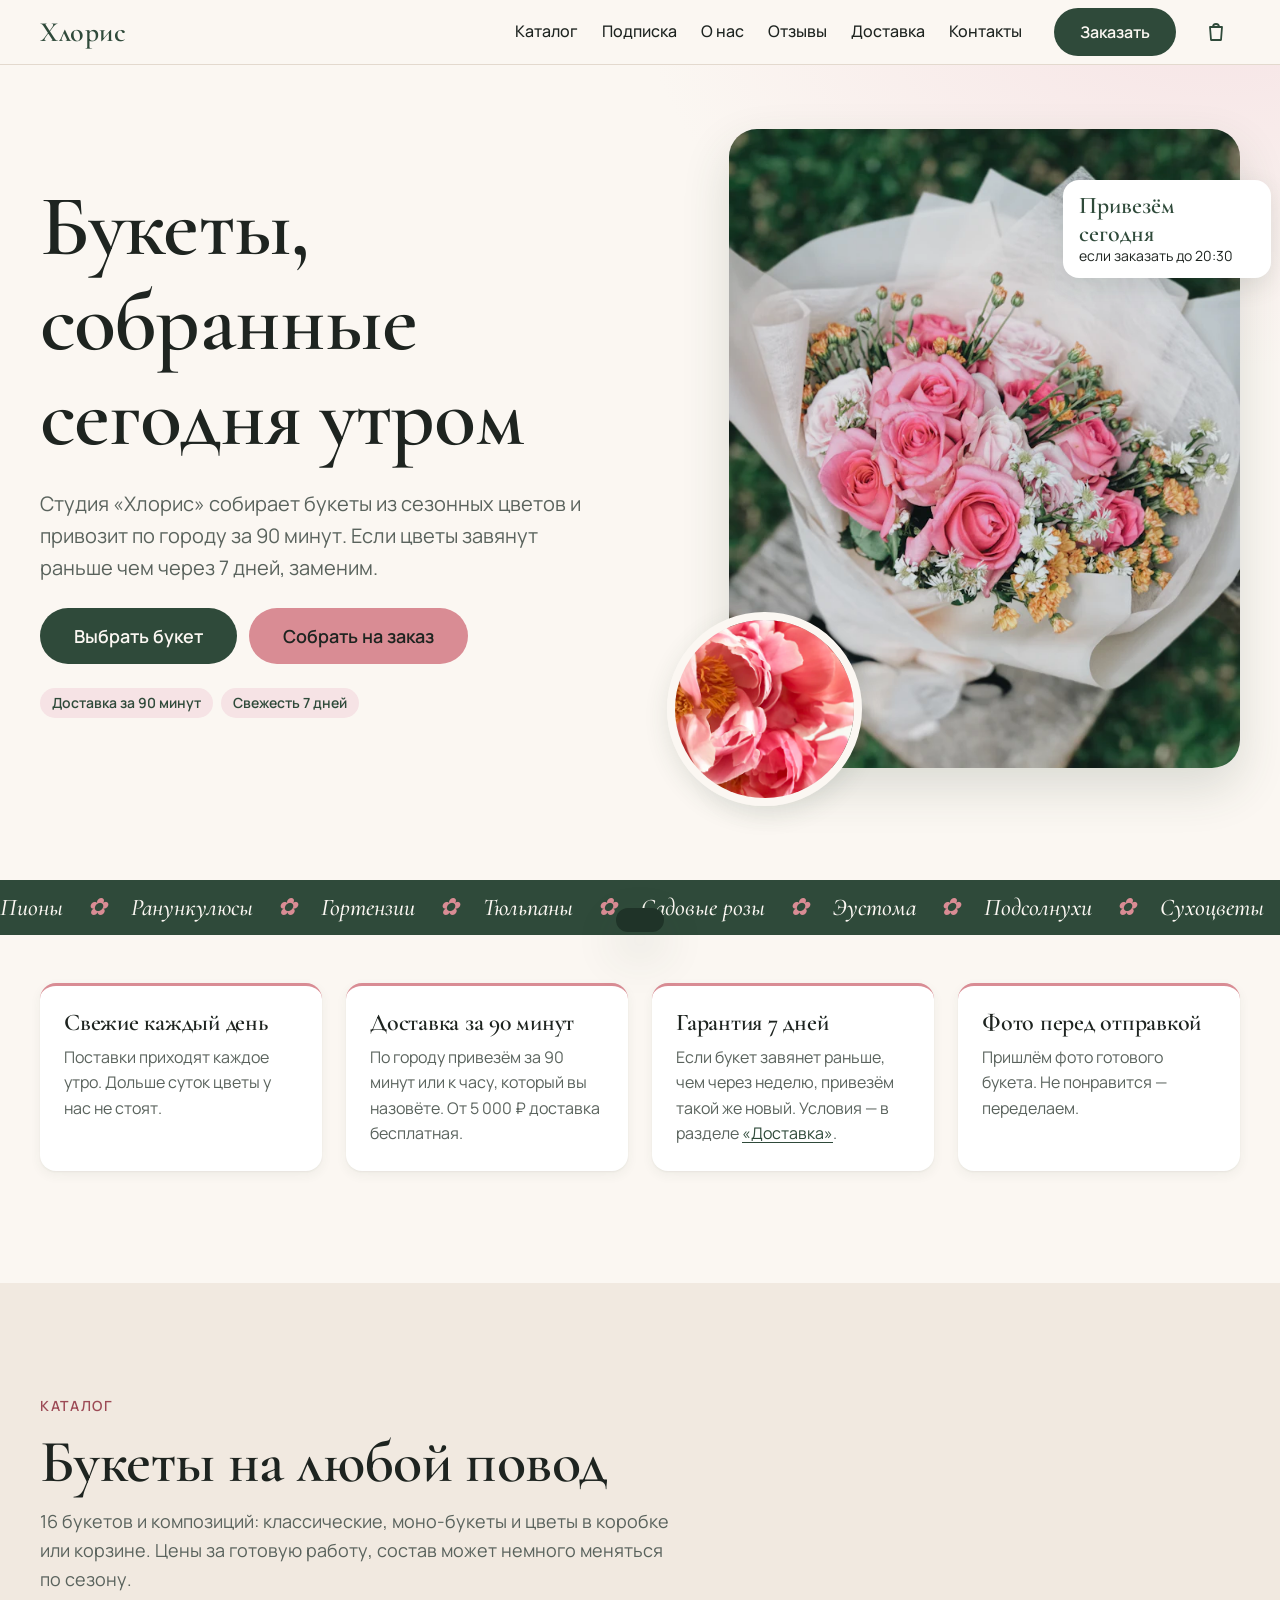
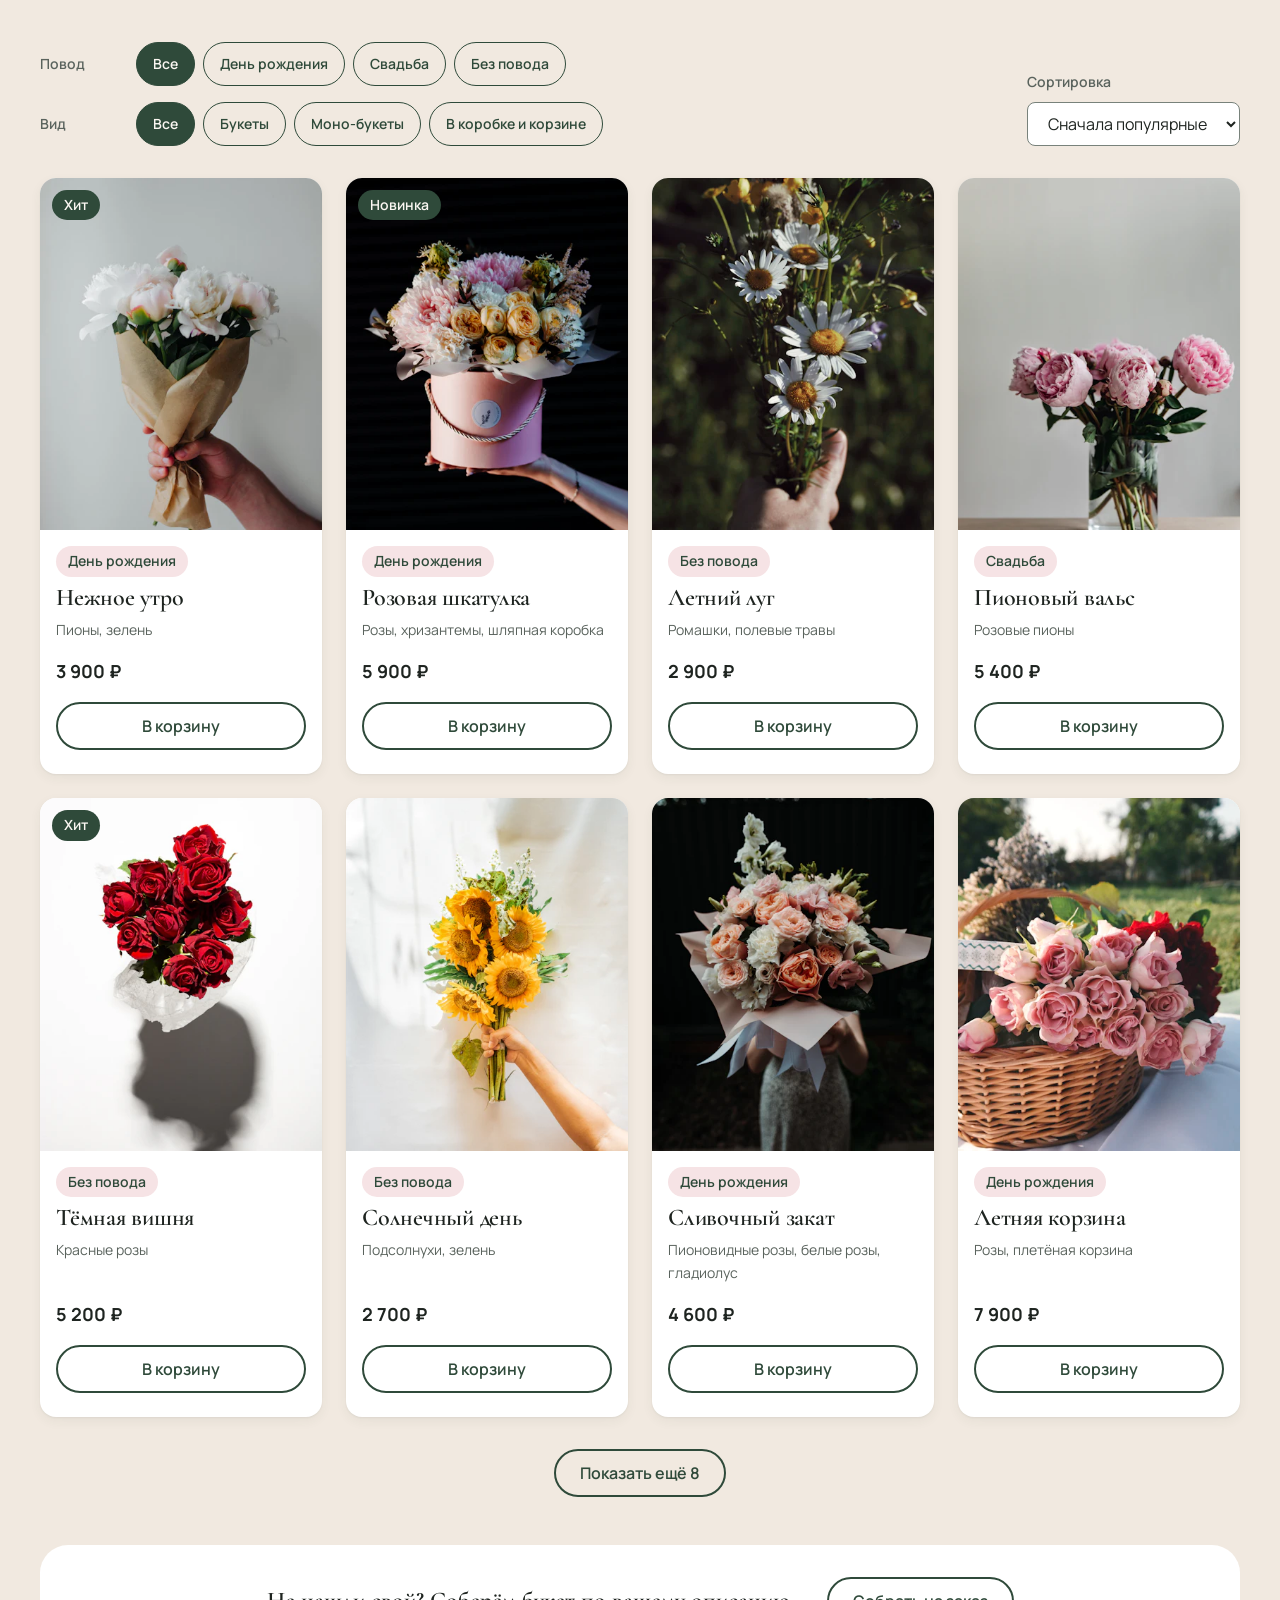
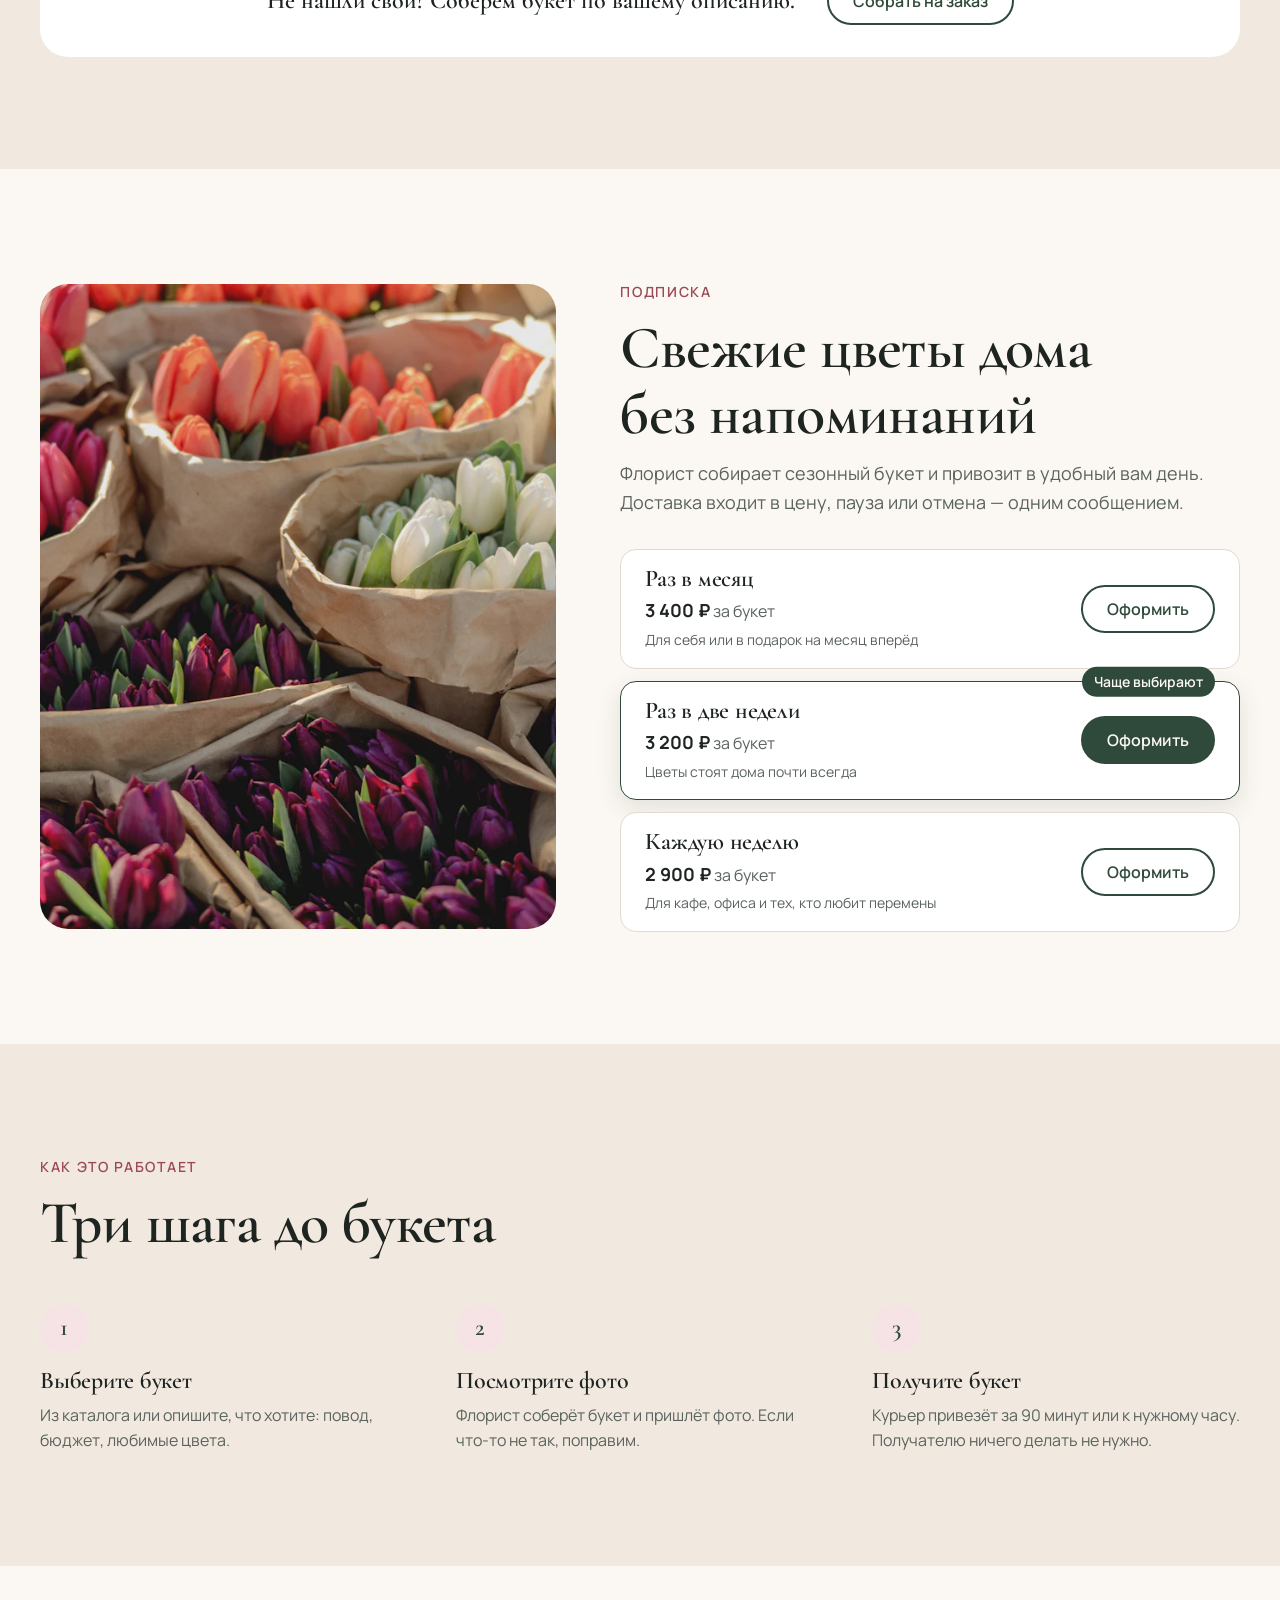
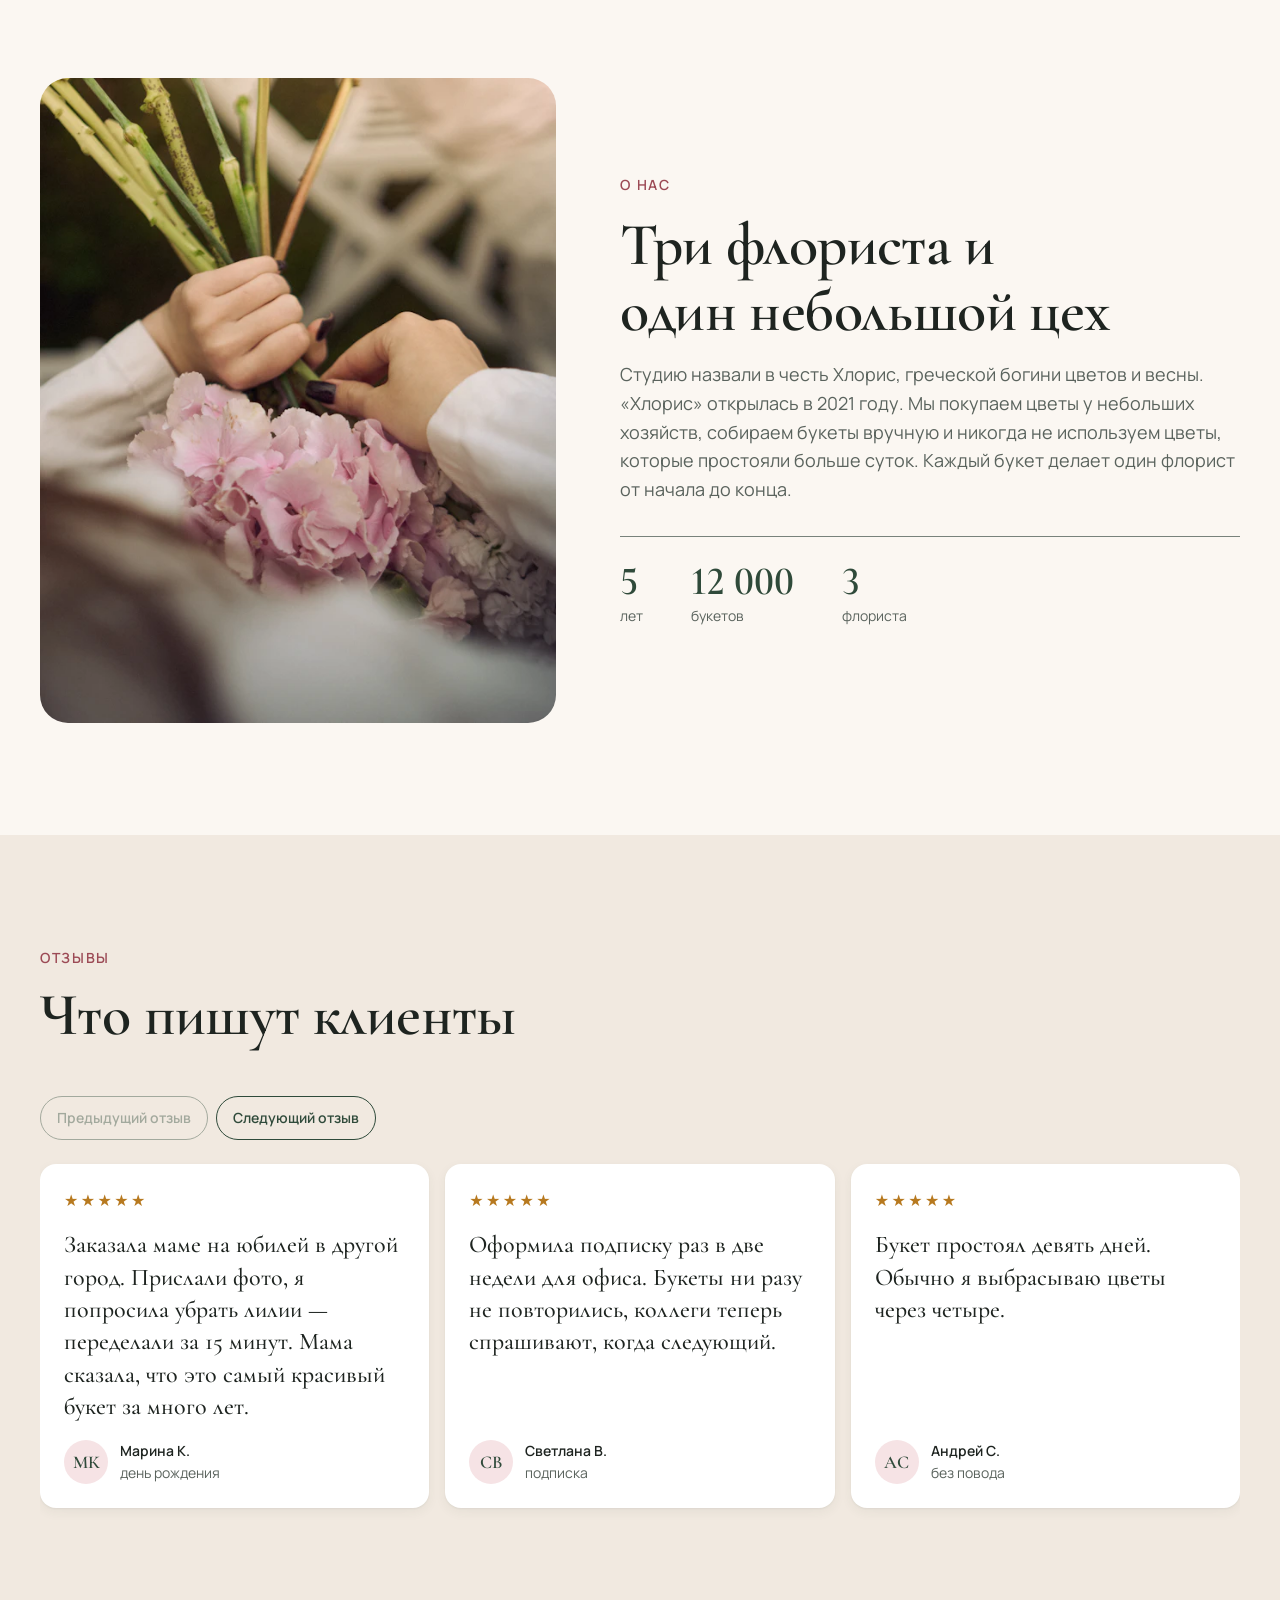
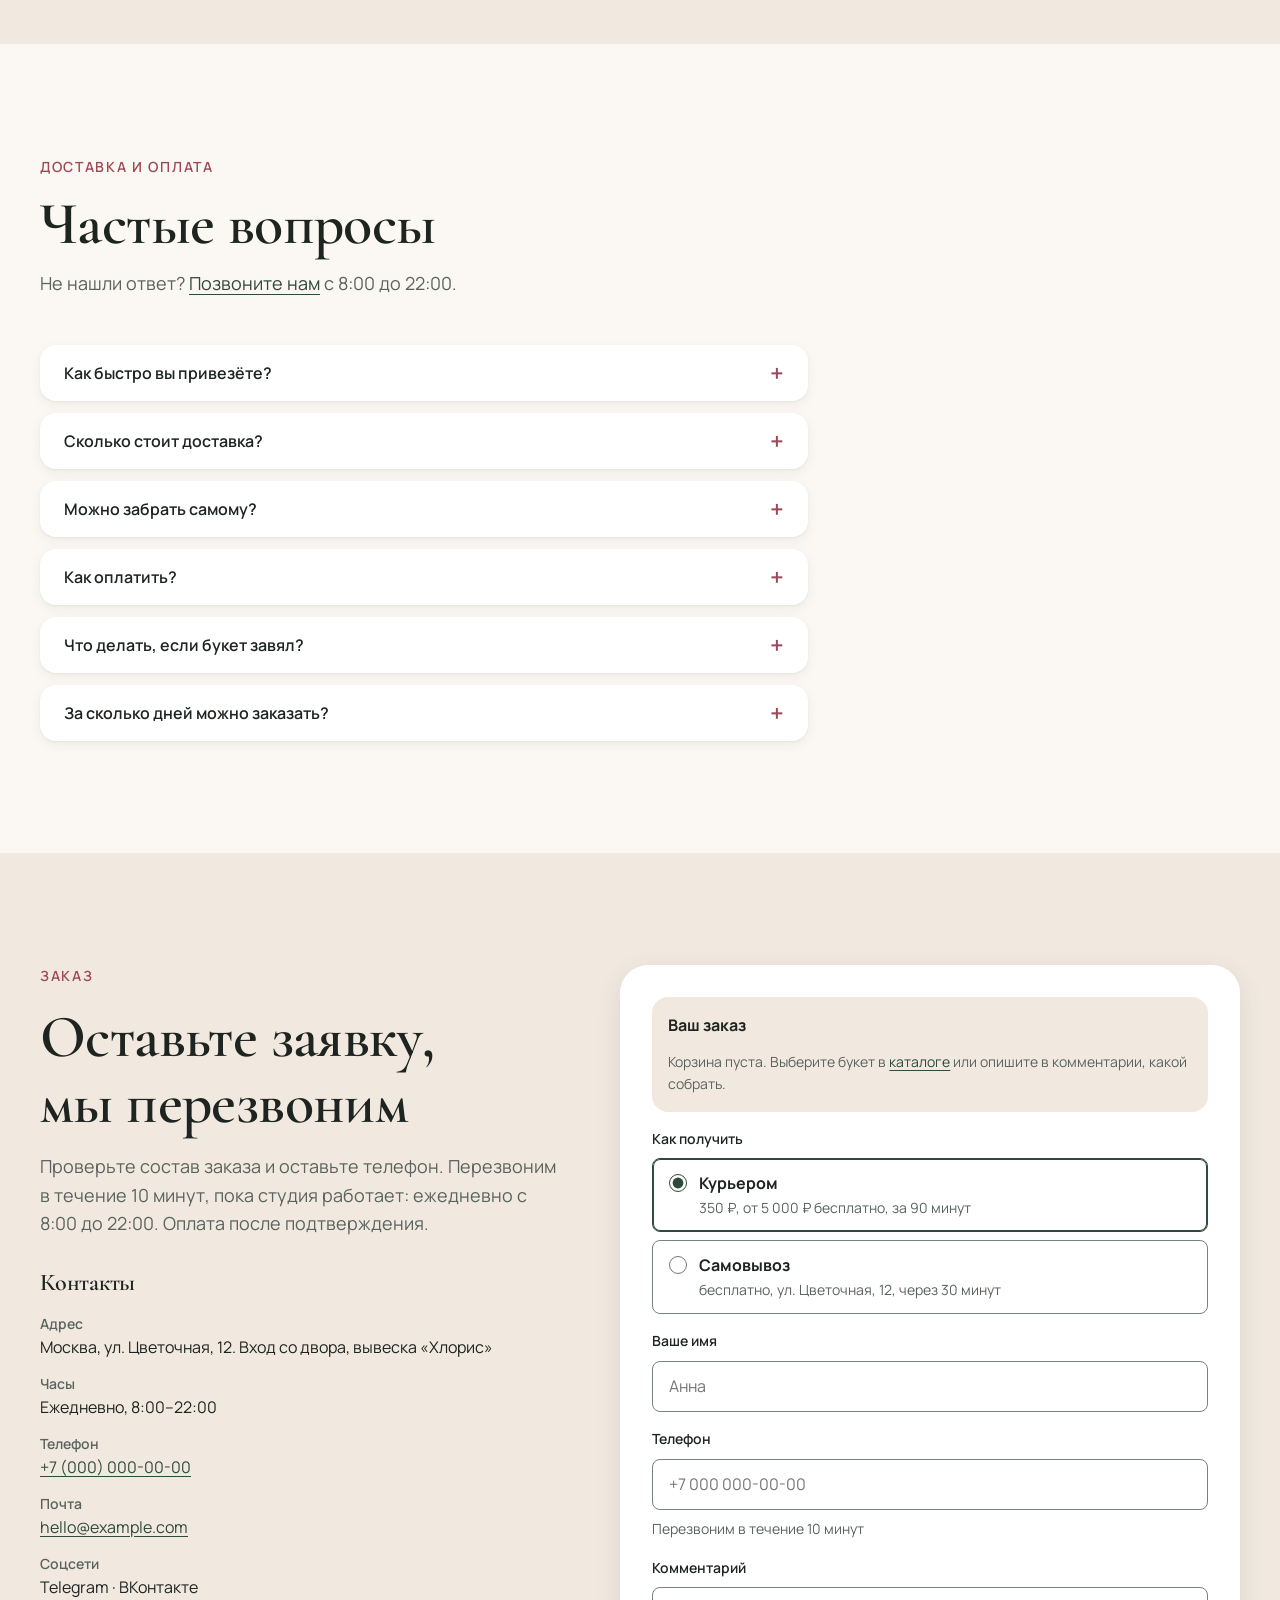
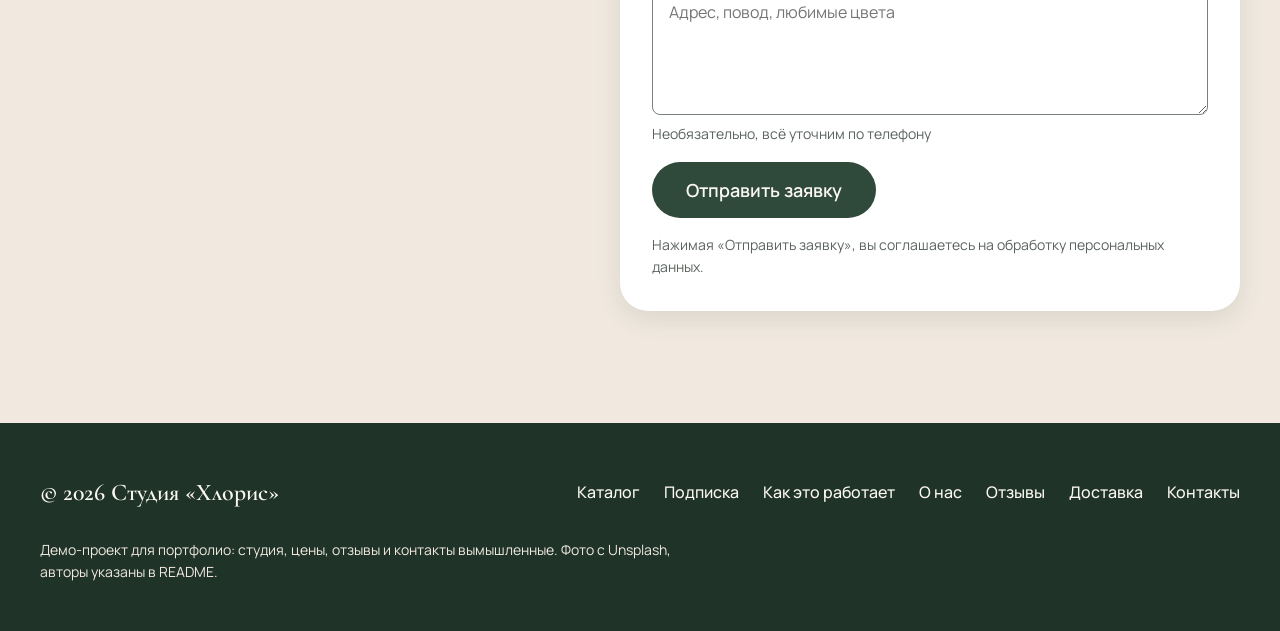
==== commit 8bebb834: "Производительность по Lighthouse: свои шрифты, без пересчётов раскладки, легче hero - Шрифты Cormora" ====
--- a/index.html
+++ b/index.html
@@ -18,9 +18,8 @@
   <meta name="twitter:card" content="summary_large_image">
   <link rel="icon" href="data:image/svg+xml,%3Csvg xmlns='http://www.w3.org/2000/svg' viewBox='0 0 100 100'%3E%3Ctext y='.9em' font-size='90'%3E%F0%9F%8C%B8%3C/text%3E%3C/svg%3E">
   <script>document.documentElement.classList.add('js')</script>
-  <link rel="preconnect" href="https://fonts.googleapis.com">
-  <link rel="preconnect" href="https://fonts.gstatic.com" crossorigin>
-  <link rel="stylesheet" href="https://fonts.googleapis.com/css2?family=Cormorant+Garamond:ital,wght@0,500;0,600;1,500&family=Manrope:wght@400;500;600;700&display=swap">
+  <link rel="preload" href="fonts/cormorant-cyrillic.woff2" as="font" type="font/woff2" crossorigin>
+  <link rel="preload" href="fonts/manrope-cyrillic.woff2" as="font" type="font/woff2" crossorigin>
   <link rel="stylesheet" href="css/style.css">
   <script type="application/ld+json">
   {
@@ -85,8 +84,12 @@
           </ul>
         </div>
         <div class="hero__media">
-          <img class="hero__image" src="img/hero-1200.webp" srcset="img/hero-640.webp 640w, img/hero-800.webp 800w, img/hero-1200.webp 1200w" sizes="(min-width: 1024px) 540px, 100vw" width="1200" height="1500" fetchpriority="high" alt="Букет из розовых роз и мелких белых и оранжевых цветов в светлой упаковке">
-          <img class="hero__inset" src="img/hero-inset-400.webp" width="400" height="400" alt="">
+          <picture>
+            <!-- на телефоне фото квадратное: отдаём уже обрезанный файл, а не 4:5 -->
+            <source media="(max-width: 767px)" srcset="img/hero-sq-480.webp 480w, img/hero-sq-720.webp 720w" sizes="calc(100vw - 32px)">
+            <img class="hero__image" src="img/hero-1200.webp" srcset="img/hero-640.webp 640w, img/hero-800.webp 800w, img/hero-1200.webp 1200w" sizes="(min-width: 1024px) 540px, 100vw" width="1200" height="1500" fetchpriority="high" alt="Букет из розовых роз и мелких белых и оранжевых цветов в светлой упаковке">
+          </picture>
+          <img class="hero__inset" src="img/hero-inset-400.webp" srcset="img/hero-inset-200.webp 200w, img/hero-inset-400.webp 400w" sizes="(min-width: 1024px) 210px, 28vw" width="400" height="400" alt="">
           <p class="hero__note"><strong>Привезём сегодня</strong> если заказать до 20:30</p>
         </div>
       </div>
--- a/css/style.css
+++ b/css/style.css
@@ -2,6 +2,48 @@
   Хлорис — дизайн-система. Подробности и примеры: styleguide.html
   Брейкпоинты (в @media переменные недоступны), mobile-first: 480 / 768 / 1024 / 1280 px.
 */
+
+/* Шрифты лежат на своём сервере (SIL OFL): без цепочки запросов к Google и с предзагрузкой из index.html */
+@font-face {
+  font-family: "Cormorant Garamond"; font-style: italic; font-weight: 500; font-display: swap;
+  src: url("../fonts/cormorant-italic-cyrillic.woff2") format("woff2");
+  unicode-range: U+0301, U+0400-045F, U+0490-0491, U+04B0-04B1, U+2116;
+}
+@font-face {
+  font-family: "Cormorant Garamond"; font-style: italic; font-weight: 500; font-display: swap;
+  src: url("../fonts/cormorant-italic-latin.woff2") format("woff2");
+  unicode-range: U+0000-00FF, U+0131, U+0152-0153, U+02BB-02BC, U+02C6, U+02DA, U+02DC, U+0304, U+0308, U+0329, U+2000-206F, U+20AC, U+2122, U+2191, U+2193, U+2212, U+2215, U+FEFF, U+FFFD;
+}
+@font-face {
+  font-family: "Cormorant Garamond"; font-style: normal; font-weight: 500 600; font-display: swap;
+  src: url("../fonts/cormorant-cyrillic.woff2") format("woff2");
+  unicode-range: U+0301, U+0400-045F, U+0490-0491, U+04B0-04B1, U+2116;
+}
+@font-face {
+  font-family: "Cormorant Garamond"; font-style: normal; font-weight: 500 600; font-display: swap;
+  src: url("../fonts/cormorant-latin.woff2") format("woff2");
+  unicode-range: U+0000-00FF, U+0131, U+0152-0153, U+02BB-02BC, U+02C6, U+02DA, U+02DC, U+0304, U+0308, U+0329, U+2000-206F, U+20AC, U+2122, U+2191, U+2193, U+2212, U+2215, U+FEFF, U+FFFD;
+}
+@font-face {
+  font-family: "Manrope"; font-style: normal; font-weight: 400 700; font-display: swap;
+  src: url("../fonts/manrope-cyrillic.woff2") format("woff2");
+  unicode-range: U+0301, U+0400-045F, U+0490-0491, U+04B0-04B1, U+2116;
+}
+@font-face {
+  font-family: "Manrope"; font-style: normal; font-weight: 400 700; font-display: swap;
+  src: url("../fonts/manrope-latin.woff2") format("woff2");
+  unicode-range: U+0000-00FF, U+0131, U+0152-0153, U+02BB-02BC, U+02C6, U+02DA, U+02DC, U+0304, U+0308, U+0329, U+2000-206F, U+20AC, U+2122, U+2191, U+2193, U+2212, U+2215, U+FEFF, U+FFFD;
+}
+@font-face {
+  font-family: "Manrope"; font-style: normal; font-weight: 400 700; font-display: swap;
+  src: url("../fonts/manrope-latin-ext.woff2") format("woff2");
+  unicode-range: U+0100-02BA, U+02BD-02C5, U+02C7-02CC, U+02CE-02D7, U+02DD-02FF, U+1E00-1E9F, U+2020, U+20A0-20AB, U+20AD-20C4, U+2113;
+}
+/* Запасные шрифты с подогнанными метриками: пока грузятся настоящие, текст занимает столько же места и не прыгает (CLS) */
+@font-face { font-family: "Cormorant Fallback"; font-weight: 400 500; src: local("Georgia"); size-adjust: 86.11%; ascent-override: 106.84%; descent-override: 33.68%; line-gap-override: 0%; }
+@font-face { font-family: "Cormorant Fallback"; font-weight: 600 700; src: local("Georgia Bold"), local("Georgia-Bold"); size-adjust: 75.03%; ascent-override: 122.61%; descent-override: 38.65%; line-gap-override: 0%; }
+@font-face { font-family: "Manrope Fallback"; font-weight: 400 500; src: local("Arial"); size-adjust: 102.09%; ascent-override: 104.81%; descent-override: 29.38%; line-gap-override: 0%; }
+@font-face { font-family: "Manrope Fallback"; font-weight: 600 700; src: local("Arial Bold"), local("Arial-BoldMT"); size-adjust: 97.87%; ascent-override: 109.33%; descent-override: 30.65%; line-gap-override: 0%; }
 
 :root {
   /* Цвет. Пары «текст/фон» проверены на WCAG AA, значения контраста — в styleguide.html */
@@ -25,8 +67,8 @@
   --color-focus: var(--color-primary);
 
   /* Типографика */
-  --font-display: "Cormorant Garamond", Georgia, serif;
-  --font-body: "Manrope", system-ui, sans-serif;
+  --font-display: "Cormorant Garamond", "Cormorant Fallback", Georgia, serif;
+  --font-body: "Manrope", "Manrope Fallback", system-ui, sans-serif;
   --text-sm: 0.875rem;
   --text-base: 1rem;
   --text-lg: 1.125rem;
@@ -468,6 +510,7 @@
 
 /* Главный экран: коллаж и плашка «Привезём сегодня» */
 .hero__media { position: relative; }
+.hero__media picture { display: block; }
 .hero__inset {
   position: absolute; left: var(--space-3); bottom: var(--space-3); width: 28%; height: auto; aspect-ratio: 1;
   object-fit: cover; border: 5px solid var(--color-bg); border-radius: 50%; box-shadow: var(--shadow-md);
